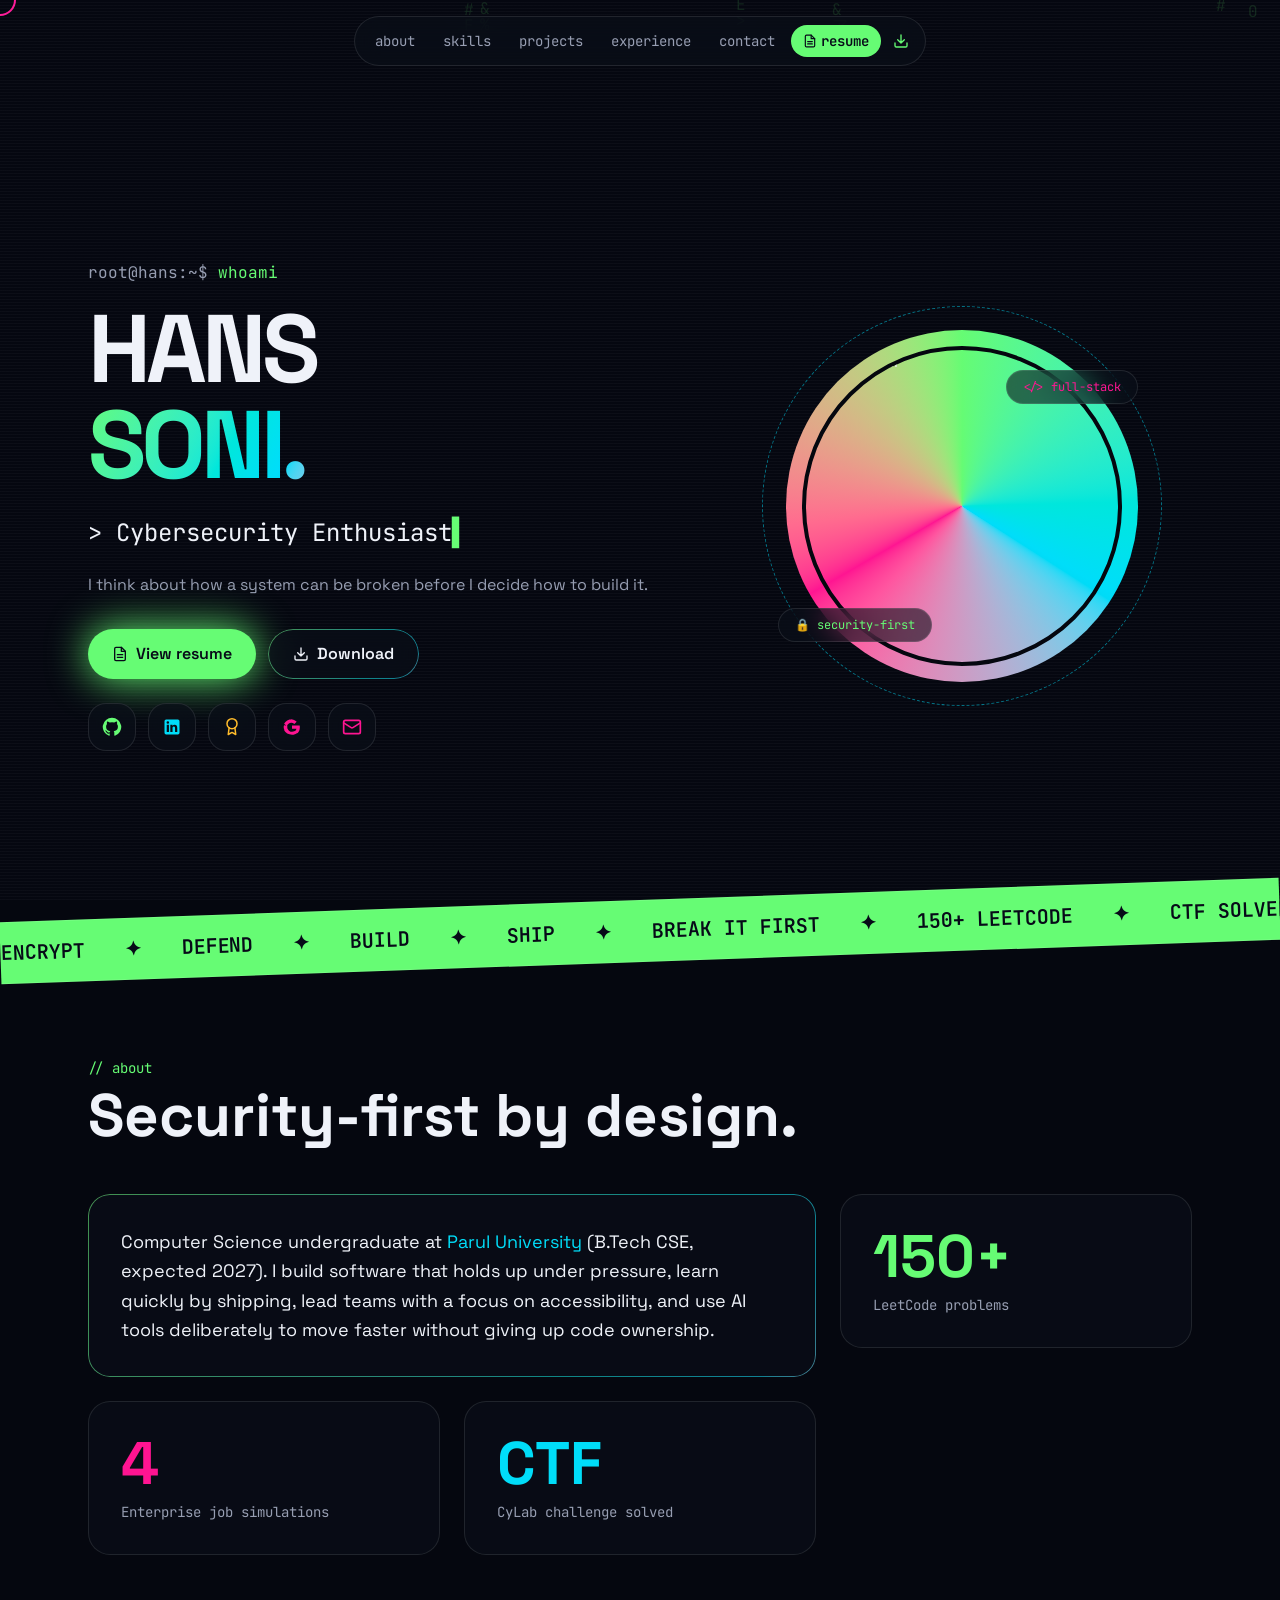
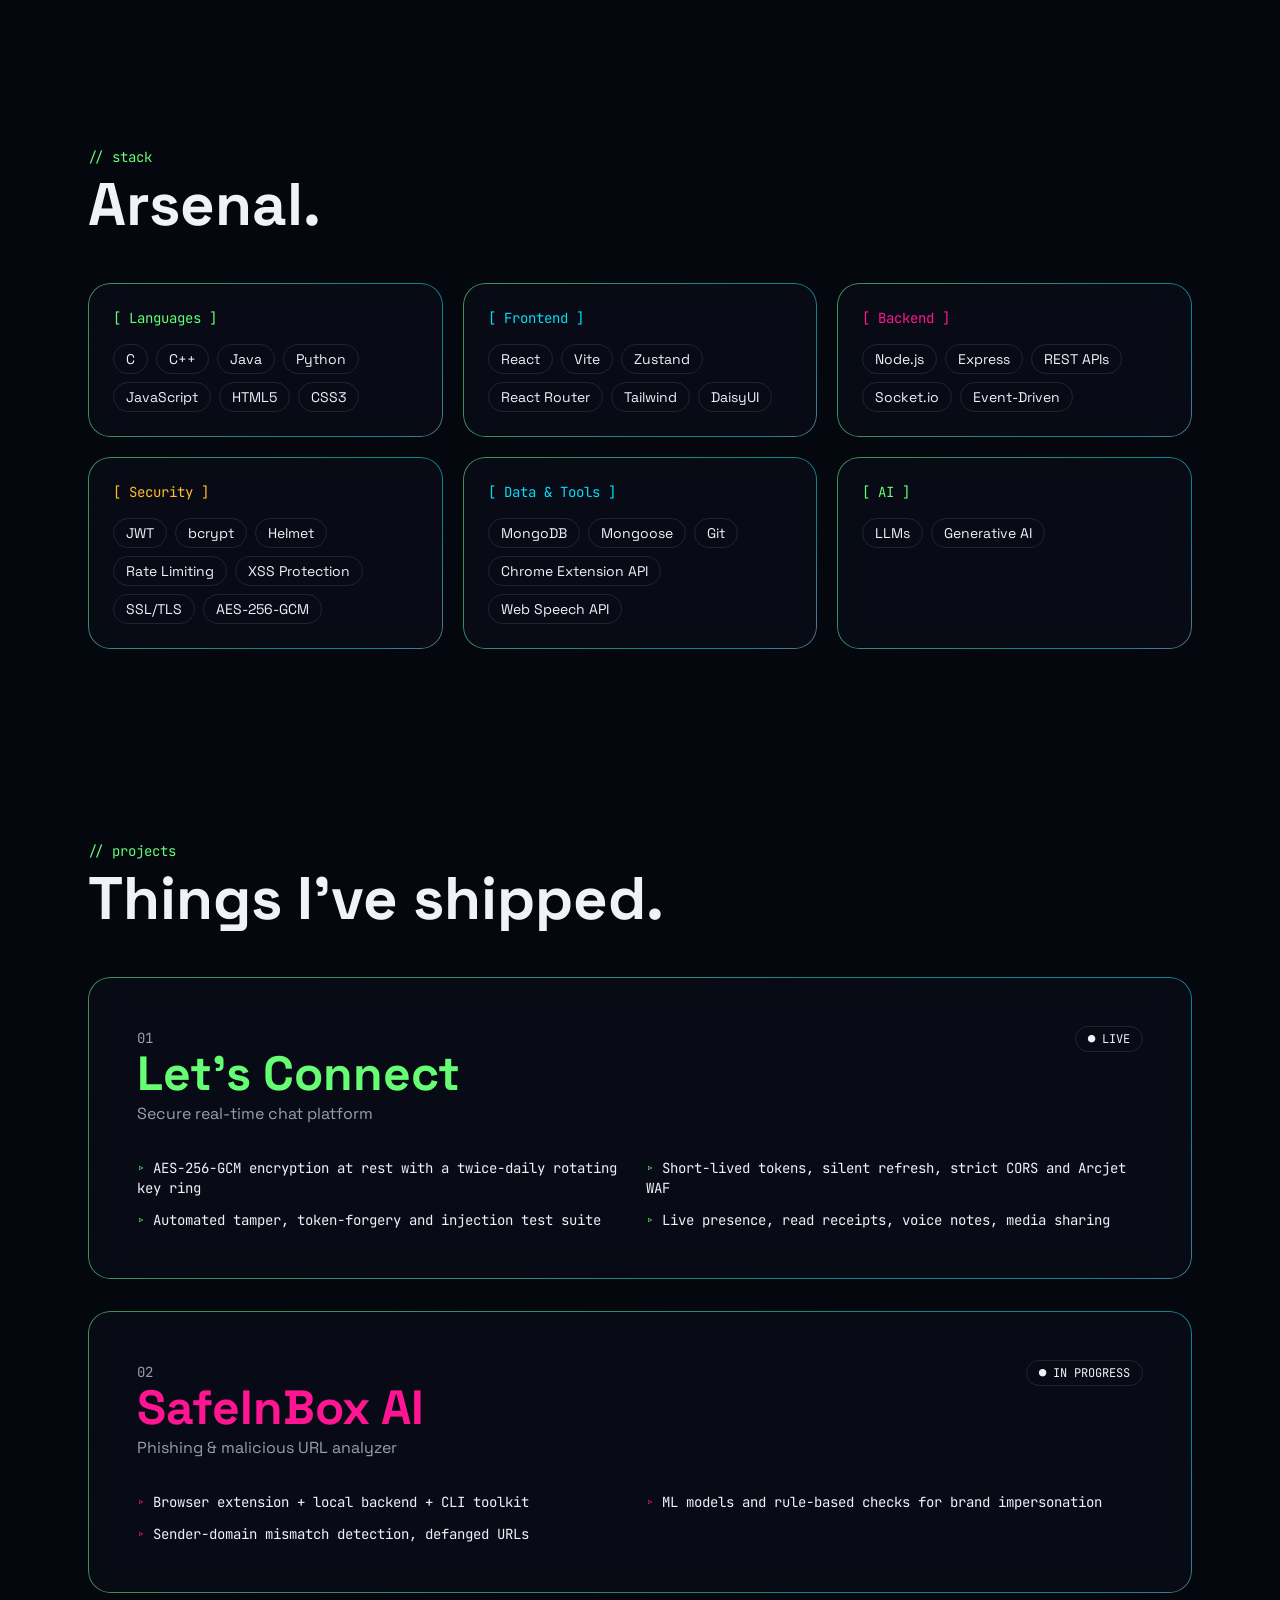
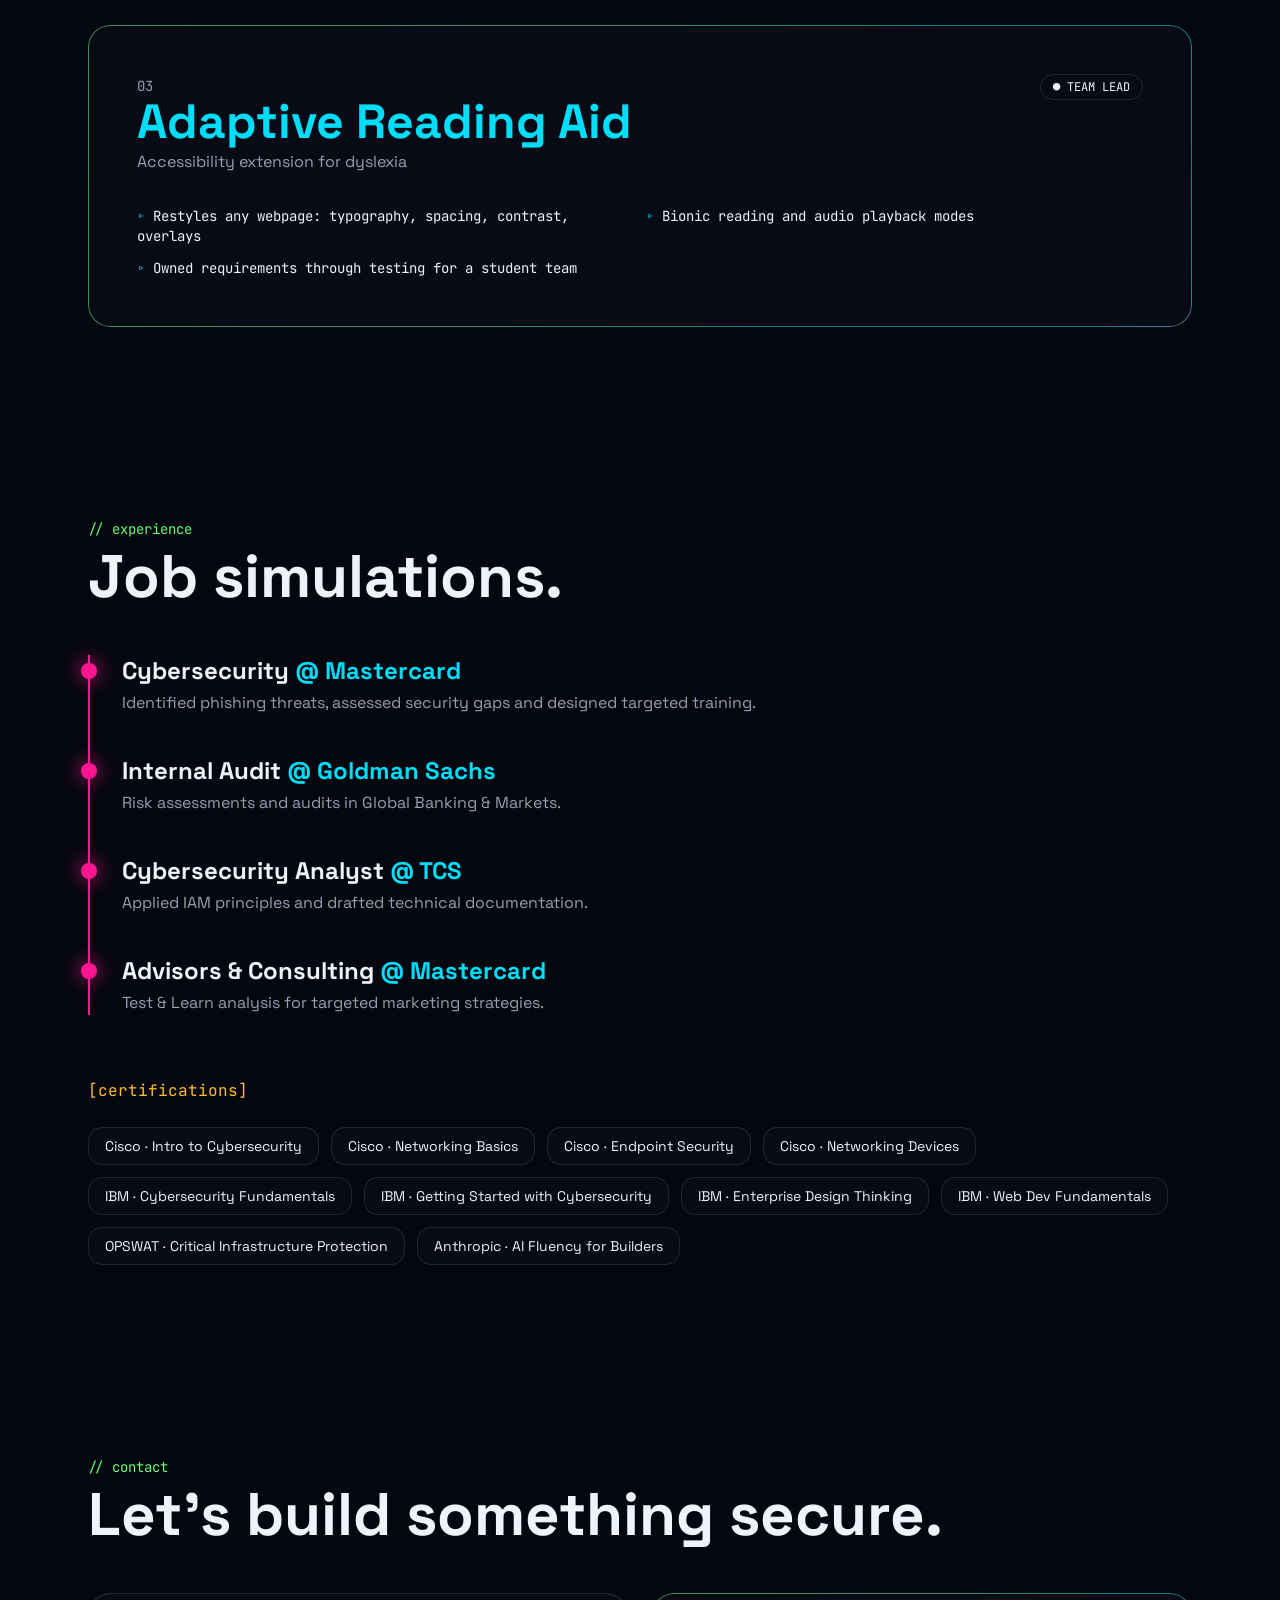
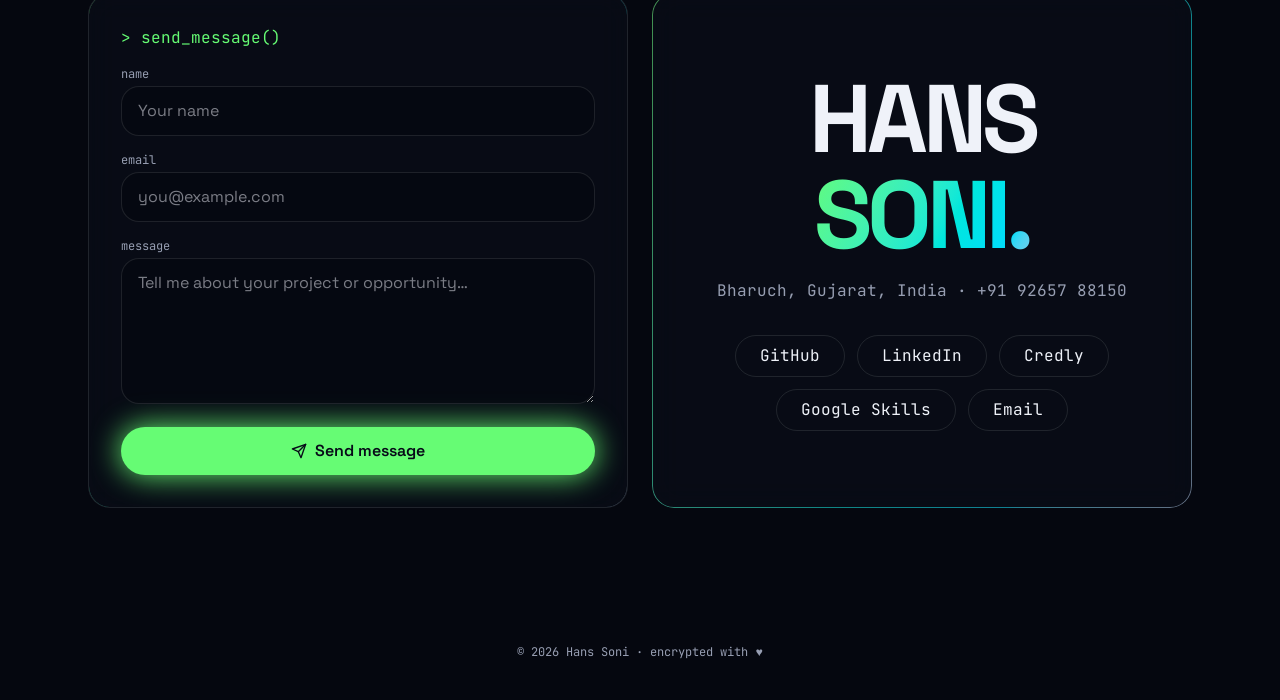
==== index.html @ f594a71a "Update portfolio and profile links Co-authored-by: Copilot <223556219+Copilot@users.noreply.github.c" ====
<!DOCTYPE html>
<html lang="en" class="dark">
<head>
  <meta charset="UTF-8">
  <meta name="viewport" content="width=device-width, initial-scale=1">
  <title>Hans Soni — Cybersecurity &amp; Software Engineer</title>
  <meta name="description" content="Hans Soni: security-first software engineer building secure real-time apps, phishing analyzers and accessibility tools.">
  <meta name="author" content="Hans Soni">
  <meta property="og:type" content="website">
  <meta property="og:url" content="https://hans-soni.github.io/">
  <meta property="og:title" content="Hans Soni — Cybersecurity &amp; Software Engineer">
  <meta property="og:description" content="Security-first software engineering portfolio of Hans Soni.">
  <meta property="og:image" content="assets/og-preview.jpg">
  <link rel="canonical" href="https://hans-soni.github.io/">
  <link rel="icon" href="data:image/svg+xml,%3Csvg xmlns='http://www.w3.org/2000/svg' viewBox='0 0 64 64'%3E%3Crect width='64' height='64' rx='8' fill='%23090b0f'/%3E%3Ctext x='32' y='43' text-anchor='middle' font-family='monospace' font-size='30' font-weight='700' fill='%23b7ff32'%3EHS%3C/text%3E%3C/svg%3E">
  <link rel="preconnect" href="https://fonts.googleapis.com">
  <link rel="preconnect" href="https://fonts.gstatic.com" crossorigin>
  <link href="https://fonts.googleapis.com/css2?family=JetBrains+Mono:wght@400;600&amp;family=Space+Grotesk:wght@400;500;700&amp;display=swap" rel="stylesheet">
  <link rel="stylesheet" href="styles.css">
  <link rel="stylesheet" href="custom.css">
</head>
<body>
  <div class="relative min-h-screen">
    <canvas id="matrix-canvas" aria-hidden="true" class="pointer-events-none fixed inset-0 -z-10 opacity-40"></canvas>
    <div aria-hidden="true" class="scanlines pointer-events-none fixed inset-0 -z-10"></div>
    <div id="scroll-progress" aria-hidden="true" class="fixed inset-x-0 top-0 z-50 h-1 origin-left" style="transform: scaleX(0); background: var(--gradient-neon)"></div>

    <nav aria-label="Primary navigation" class="glass fixed left-1/2 top-4 z-40 flex -translate-x-1/2 gap-1 rounded-full px-2 py-2 font-mono text-xs md:text-sm">
      <a class="hidden rounded-full px-3 py-1.5 text-muted-foreground transition hover:bg-primary hover:text-primary-foreground sm:block" href="#about">about</a>
      <a class="hidden rounded-full px-3 py-1.5 text-muted-foreground transition hover:bg-primary hover:text-primary-foreground sm:block" href="#skills">skills</a>
      <a class="hidden rounded-full px-3 py-1.5 text-muted-foreground transition hover:bg-primary hover:text-primary-foreground sm:block" href="#projects">projects</a>
      <a class="hidden rounded-full px-3 py-1.5 text-muted-foreground transition hover:bg-primary hover:text-primary-foreground sm:block" href="#experience">experience</a>
      <a class="hidden rounded-full px-3 py-1.5 text-muted-foreground transition hover:bg-primary hover:text-primary-foreground sm:block" href="#contact">contact</a>
      <a href="assets/Hans_Soni_Resume.pdf" target="_blank" rel="noreferrer" class="flex items-center gap-1 rounded-full bg-primary px-3 py-1.5 font-semibold text-primary-foreground">
        <svg aria-hidden="true" viewBox="0 0 24 24" class="h-3.5 w-3.5" fill="none" stroke="currentColor" stroke-width="2" stroke-linecap="round" stroke-linejoin="round"><path d="M14 2H6a2 2 0 0 0-2 2v16a2 2 0 0 0 2 2h12a2 2 0 0 0 2-2V8z"></path><path d="M14 2v6h6M8 13h8M8 17h8"></path></svg>
        resume
      </a>
      <a href="assets/Hans_Soni_Resume.pdf" download="Hans_Soni_Resume.pdf" aria-label="Download resume" class="grid place-items-center rounded-full px-2 text-neon-lime">
        <svg aria-hidden="true" viewBox="0 0 24 24" class="h-4 w-4" fill="none" stroke="currentColor" stroke-width="2" stroke-linecap="round" stroke-linejoin="round"><path d="M21 15v4a2 2 0 0 1-2 2H5a2 2 0 0 1-2-2v-4"></path><path d="m7 10 5 5 5-5M12 15V3"></path></svg>
      </a>
    </nav>

    <header id="home" class="relative mx-auto grid min-h-screen max-w-6xl items-center gap-12 px-6 pt-28 md:grid-cols-[1.3fr_1fr]">
      <div class="relative order-2 md:order-1">
        <p class="font-mono text-neon-lime"><span class="text-muted-foreground">root@hans:~$</span> whoami</p>
        <h1 class="animate-glitch mt-4 text-6xl font-bold leading-none tracking-tighter md:text-8xl">HANS<br><span class="text-neon"><span id="scramble-name">SONI.</span></span></h1>
        <p class="mt-6 font-mono text-lg md:text-2xl">&gt; <span id="typed-role"></span><span class="animate-blink text-neon-lime">▌</span></p>
        <p class="mt-6 max-w-xl text-muted-foreground">I think about how a system can be broken before I decide how to build it.</p>
        <div class="mt-8 flex flex-wrap gap-3">
          <a href="assets/Hans_Soni_Resume.pdf" target="_blank" rel="noreferrer" class="inline-flex items-center gap-2 rounded-full bg-primary px-6 py-3 font-semibold text-primary-foreground shadow-[0_0_40px_var(--neon-lime)] transition hover:scale-105">
            <svg aria-hidden="true" viewBox="0 0 24 24" class="h-4 w-4" fill="none" stroke="currentColor" stroke-width="2" stroke-linecap="round" stroke-linejoin="round"><path d="M14 2H6a2 2 0 0 0-2 2v16a2 2 0 0 0 2 2h12a2 2 0 0 0 2-2V8z"></path><path d="M14 2v6h6M8 13h8M8 17h8"></path></svg>
            View resume
          </a>
          <a href="assets/Hans_Soni_Resume.pdf" download="Hans_Soni_Resume.pdf" class="neon-border glass inline-flex items-center gap-2 rounded-full px-6 py-3 font-semibold transition hover:scale-105">
            <svg aria-hidden="true" viewBox="0 0 24 24" class="h-4 w-4" fill="none" stroke="currentColor" stroke-width="2" stroke-linecap="round" stroke-linejoin="round"><path d="M21 15v4a2 2 0 0 1-2 2H5a2 2 0 0 1-2-2v-4"></path><path d="m7 10 5 5 5-5M12 15V3"></path></svg>
            Download
          </a>
        </div>
        <div class="mt-6 flex gap-3" aria-label="Social links">
          <a href="https://github.com/Hans-Soni" target="_blank" rel="noopener noreferrer" aria-label="GitHub" class="glass grid h-12 w-12 place-items-center rounded-2xl transition hover:shadow-[0_0_25px_currentColor] text-neon-lime">
            <svg aria-hidden="true" viewBox="0 0 24 24" class="h-5 w-5" fill="currentColor"><path d="M12 .9a11.1 11.1 0 0 0-3.51 21.63c.56.1.76-.24.76-.54v-2.08c-3.1.67-3.76-1.32-3.76-1.32-.5-1.28-1.23-1.62-1.23-1.62-1.01-.7.08-.69.08-.69 1.12.08 1.71 1.15 1.71 1.15.99 1.7 2.6 1.21 3.23.93.1-.72.39-1.21.7-1.49-2.47-.28-5.06-1.23-5.06-5.5 0-1.22.44-2.22 1.15-3-.12-.28-.5-1.42.11-2.96 0 0 .94-.3 3.05 1.15a10.6 10.6 0 0 1 5.55 0c2.11-1.45 3.04-1.15 3.04-1.15.61 1.54.23 2.68.12 2.96.72.78 1.15 1.78 1.15 3.01 0 4.28-2.6 5.21-5.08 5.49.4.35.75 1.02.75 2.06v3.06c0 .3.2.65.77.54A11.1 11.1 0 0 0 12 .9Z"></path></svg>
          </a>
          <a href="https://www.linkedin.com/in/hans-soni-59b294352" target="_blank" rel="noopener noreferrer" aria-label="LinkedIn" class="glass grid h-12 w-12 place-items-center rounded-2xl transition hover:shadow-[0_0_25px_currentColor] text-neon-cyan">
            <svg aria-hidden="true" viewBox="0 0 24 24" class="h-5 w-5" fill="currentColor"><path d="M19 3H5a2 2 0 0 0-2 2v14a2 2 0 0 0 2 2h14a2 2 0 0 0 2-2V5a2 2 0 0 0-2-2ZM8.34 18H5.67V9.4h2.67ZM7 8.23a1.55 1.55 0 1 1 0-3.1 1.55 1.55 0 0 1 0 3.1ZM18.34 18h-2.67v-4.18c0-1-.02-2.3-1.4-2.3-1.4 0-1.62 1.1-1.62 2.23V18H9.98V9.4h2.56v1.17h.04a2.8 2.8 0 0 1 2.52-1.39c2.7 0 3.2 1.78 3.2 4.1Z"></path></svg>
          </a>
          <a href="https://www.credly.com/users/hans-soni/badges/credly" target="_blank" rel="noopener noreferrer" aria-label="Credly" class="glass grid h-12 w-12 place-items-center rounded-2xl transition hover:shadow-[0_0_25px_currentColor] text-neon-amber">
            <svg aria-hidden="true" viewBox="0 0 24 24" class="h-5 w-5" fill="none" stroke="currentColor" stroke-width="1.8" stroke-linecap="round" stroke-linejoin="round"><circle cx="12" cy="8" r="6"></circle><path d="m8.5 13-1 8 4.5-2.5 4.5 2.5-1-8"></path></svg>
          </a>
          <a href="https://www.skills.google/public_profiles/e68808c6-c66b-4b9d-bb3f-3aa6d3e7564f" target="_blank" rel="noopener noreferrer" aria-label="Google Skills" class="glass grid h-12 w-12 place-items-center rounded-2xl transition hover:shadow-[0_0_25px_currentColor] text-neon-pink">
            <svg aria-hidden="true" viewBox="0 0 24 24" class="h-5 w-5" fill="currentColor"><path d="M12 10.2v3.9h5.4c-.2 1.2-.9 2.2-1.9 2.9l3.1 2.4c1.8-1.7 2.8-4.2 2.8-7.2 0-.7-.1-1.4-.2-2H12Zm-6.1 3.2-.7.5-2.7 2.1C4.2 19.1 7.8 21.3 12 21.3c2.5 0 4.6-.8 6.2-2.1l-3.1-2.4c-.9.6-1.9 1-3.1 1-2.4 0-4.5-1.6-5.2-3.8l-.9-.6Zm-3.4-3.4A9.2 9.2 0 0 0 2 12c0 1.5.4 2.9 1.1 4.1l3.4-2.6a5.5 5.5 0 0 1 0-3L2.5 10Zm9.5-7.3c-4.2 0-7.8 2.2-9.5 5.5l3.4 2.6c.8-2.2 2.8-3.8 5.2-3.8 1.4 0 2.7.5 3.7 1.5l2.8-2.8c-1.8-1.8-4.2-3-7.1-3Z"></path></svg>
          </a>
          <a href="mailto:hanssureshsoni@gmail.com" aria-label="Email" class="glass grid h-12 w-12 place-items-center rounded-2xl transition hover:shadow-[0_0_25px_currentColor] text-neon-pink">
            <svg aria-hidden="true" viewBox="0 0 24 24" class="h-5 w-5" fill="none" stroke="currentColor" stroke-width="2" stroke-linecap="round" stroke-linejoin="round"><path d="m22 7-8.99 5.73a2 2 0 0 1-2.01 0L2 7"></path><rect x="2" y="4" width="20" height="16" rx="2"></rect></svg>
          </a>
        </div>
      </div>

      <div class="relative order-1 mx-auto md:order-2">
        <div aria-hidden="true" class="absolute -inset-4 rounded-full" style="background: conic-gradient(var(--neon-lime), var(--neon-cyan), var(--neon-pink), var(--neon-lime))"></div>
        <div aria-hidden="true" class="absolute -inset-10 rounded-full border border-dashed border-neon-cyan opacity-50"></div>
        <img src="assets/hans-soni.png" alt="Hans Soni" width="460" height="460" class="relative h-60 w-60 rounded-full border-4 border-background object-cover md:h-80 md:w-80">
        <span class="glass absolute -left-6 bottom-6 rounded-full px-4 py-2 font-mono text-xs text-neon-lime">🔒 security-first</span>
        <span class="glass absolute -right-4 top-6 rounded-full px-4 py-2 font-mono text-xs text-neon-pink">&lt;/&gt; full-stack</span>
      </div>
    </header>

    <div aria-label="Skills ticker" class="-rotate-2 overflow-hidden border-y border-border bg-primary py-4 text-primary-foreground">
      <div class="animate-marquee flex w-max gap-10 whitespace-nowrap font-mono text-xl font-semibold">
        <span>ENCRYPT</span><span>✦</span><span>DEFEND</span><span>✦</span><span>BUILD</span><span>✦</span><span>SHIP</span><span>✦</span><span>BREAK IT FIRST</span><span>✦</span><span>150+ LEETCODE</span><span>✦</span><span>CTF SOLVER</span><span>✦</span>
        <span>ENCRYPT</span><span>✦</span><span>DEFEND</span><span>✦</span><span>BUILD</span><span>✦</span><span>SHIP</span><span>✦</span><span>BREAK IT FIRST</span><span>✦</span><span>150+ LEETCODE</span><span>✦</span><span>CTF SOLVER</span><span>✦</span>
      </div>
    </div>

    <section id="about" class="mx-auto max-w-6xl px-6 py-24">
      <div class="reveal"><p class="font-mono text-sm text-neon-lime">// about</p><h2 class="mt-2 text-4xl font-bold md:text-6xl">Security-first by design.</h2></div>
      <div class="mt-12 grid gap-6 md:grid-cols-3">
        <div class="reveal md:col-span-2"><div class="glass neon-border h-full rounded-3xl p-8 text-lg leading-relaxed">Computer Science undergraduate at <span class="text-neon-cyan">Parul University</span> (B.Tech CSE, expected 2027). I build software that holds up under pressure, learn quickly by shipping, lead teams with a focus on accessibility, and use AI tools deliberately to move faster without giving up code ownership.</div></div>
        <div class="reveal"><div class="glass rounded-3xl p-8"><div class="text-6xl font-bold text-neon-lime">150+</div><div class="mt-2 font-mono text-sm text-muted-foreground">LeetCode problems</div></div></div>
        <div class="reveal"><div class="glass rounded-3xl p-8"><div class="text-6xl font-bold text-neon-pink">4</div><div class="mt-2 font-mono text-sm text-muted-foreground">Enterprise job simulations</div></div></div>
        <div class="reveal"><div class="glass rounded-3xl p-8"><div class="text-6xl font-bold text-neon-cyan">CTF</div><div class="mt-2 font-mono text-sm text-muted-foreground">CyLab challenge solved</div></div></div>
      </div>
    </section>

    <section id="skills" class="mx-auto max-w-6xl px-6 py-24">
      <div class="reveal"><p class="font-mono text-sm text-neon-lime">// stack</p><h2 class="mt-2 text-4xl font-bold md:text-6xl">Arsenal.</h2></div>
      <div class="mt-12 grid gap-5 md:grid-cols-2 lg:grid-cols-3">
        <article class="reveal glass neon-border h-full rounded-3xl p-6"><h3 class="font-mono text-sm text-neon-lime">[ Languages ]</h3><div class="mt-4 flex flex-wrap gap-2"><span class="rounded-full border border-border px-3 py-1 text-sm">C</span><span class="rounded-full border border-border px-3 py-1 text-sm">C++</span><span class="rounded-full border border-border px-3 py-1 text-sm">Java</span><span class="rounded-full border border-border px-3 py-1 text-sm">Python</span><span class="rounded-full border border-border px-3 py-1 text-sm">JavaScript</span><span class="rounded-full border border-border px-3 py-1 text-sm">HTML5</span><span class="rounded-full border border-border px-3 py-1 text-sm">CSS3</span></div></article>
        <article class="reveal glass neon-border h-full rounded-3xl p-6"><h3 class="font-mono text-sm text-neon-cyan">[ Frontend ]</h3><div class="mt-4 flex flex-wrap gap-2"><span class="rounded-full border border-border px-3 py-1 text-sm">React</span><span class="rounded-full border border-border px-3 py-1 text-sm">Vite</span><span class="rounded-full border border-border px-3 py-1 text-sm">Zustand</span><span class="rounded-full border border-border px-3 py-1 text-sm">React Router</span><span class="rounded-full border border-border px-3 py-1 text-sm">Tailwind</span><span class="rounded-full border border-border px-3 py-1 text-sm">DaisyUI</span></div></article>
        <article class="reveal glass neon-border h-full rounded-3xl p-6"><h3 class="font-mono text-sm text-neon-pink">[ Backend ]</h3><div class="mt-4 flex flex-wrap gap-2"><span class="rounded-full border border-border px-3 py-1 text-sm">Node.js</span><span class="rounded-full border border-border px-3 py-1 text-sm">Express</span><span class="rounded-full border border-border px-3 py-1 text-sm">REST APIs</span><span class="rounded-full border border-border px-3 py-1 text-sm">Socket.io</span><span class="rounded-full border border-border px-3 py-1 text-sm">Event-Driven</span></div></article>
        <article class="reveal glass neon-border h-full rounded-3xl p-6"><h3 class="font-mono text-sm text-neon-amber">[ Security ]</h3><div class="mt-4 flex flex-wrap gap-2"><span class="rounded-full border border-border px-3 py-1 text-sm">JWT</span><span class="rounded-full border border-border px-3 py-1 text-sm">bcrypt</span><span class="rounded-full border border-border px-3 py-1 text-sm">Helmet</span><span class="rounded-full border border-border px-3 py-1 text-sm">Rate Limiting</span><span class="rounded-full border border-border px-3 py-1 text-sm">XSS Protection</span><span class="rounded-full border border-border px-3 py-1 text-sm">SSL/TLS</span><span class="rounded-full border border-border px-3 py-1 text-sm">AES-256-GCM</span></div></article>
        <article class="reveal glass neon-border h-full rounded-3xl p-6"><h3 class="font-mono text-sm text-neon-cyan">[ Data &amp; Tools ]</h3><div class="mt-4 flex flex-wrap gap-2"><span class="rounded-full border border-border px-3 py-1 text-sm">MongoDB</span><span class="rounded-full border border-border px-3 py-1 text-sm">Mongoose</span><span class="rounded-full border border-border px-3 py-1 text-sm">Git</span><span class="rounded-full border border-border px-3 py-1 text-sm">Chrome Extension API</span><span class="rounded-full border border-border px-3 py-1 text-sm">Web Speech API</span></div></article>
        <article class="reveal glass neon-border h-full rounded-3xl p-6"><h3 class="font-mono text-sm text-neon-lime">[ AI ]</h3><div class="mt-4 flex flex-wrap gap-2"><span class="rounded-full border border-border px-3 py-1 text-sm">LLMs</span><span class="rounded-full border border-border px-3 py-1 text-sm">Generative AI</span></div></article>
      </div>
    </section>

    <section id="projects" class="mx-auto max-w-6xl px-6 py-24">
      <div class="reveal"><p class="font-mono text-sm text-neon-lime">// projects</p><h2 class="mt-2 text-4xl font-bold md:text-6xl">Things I've shipped.</h2></div>
      <div class="mt-12 space-y-8">
        <article class="reveal glass neon-border group rounded-3xl p-8 md:p-12">
          <div class="flex flex-wrap items-baseline justify-between gap-4"><div><span class="font-mono text-sm text-muted-foreground">01</span><h3 class="text-4xl font-bold md:text-5xl text-neon-lime">Let's Connect</h3><p class="mt-1 text-muted-foreground">Secure real-time chat platform</p></div><span class="rounded-full border border-border px-3 py-1 font-mono text-xs">● LIVE</span></div>
          <ul class="mt-8 grid gap-3 md:grid-cols-2"><li class="font-mono text-sm"><span class="text-neon-lime">▹ </span>AES-256-GCM encryption at rest with a twice-daily rotating key ring</li><li class="font-mono text-sm"><span class="text-neon-lime">▹ </span>Short-lived tokens, silent refresh, strict CORS and Arcjet WAF</li><li class="font-mono text-sm"><span class="text-neon-lime">▹ </span>Automated tamper, token-forgery and injection test suite</li><li class="font-mono text-sm"><span class="text-neon-lime">▹ </span>Live presence, read receipts, voice notes, media sharing</li></ul>
        </article>
        <article class="reveal glass neon-border group rounded-3xl p-8 md:p-12">
          <div class="flex flex-wrap items-baseline justify-between gap-4"><div><span class="font-mono text-sm text-muted-foreground">02</span><h3 class="text-4xl font-bold md:text-5xl text-neon-pink">SafeInBox AI</h3><p class="mt-1 text-muted-foreground">Phishing &amp; malicious URL analyzer</p></div><span class="rounded-full border border-border px-3 py-1 font-mono text-xs">● IN PROGRESS</span></div>
          <ul class="mt-8 grid gap-3 md:grid-cols-2"><li class="font-mono text-sm"><span class="text-neon-pink">▹ </span>Browser extension + local backend + CLI toolkit</li><li class="font-mono text-sm"><span class="text-neon-pink">▹ </span>ML models and rule-based checks for brand impersonation</li><li class="font-mono text-sm"><span class="text-neon-pink">▹ </span>Sender-domain mismatch detection, defanged URLs</li></ul>
        </article>
        <article class="reveal glass neon-border group rounded-3xl p-8 md:p-12">
          <div class="flex flex-wrap items-baseline justify-between gap-4"><div><span class="font-mono text-sm text-muted-foreground">03</span><h3 class="text-4xl font-bold md:text-5xl text-neon-cyan">Adaptive Reading Aid</h3><p class="mt-1 text-muted-foreground">Accessibility extension for dyslexia</p></div><span class="rounded-full border border-border px-3 py-1 font-mono text-xs">● TEAM LEAD</span></div>
          <ul class="mt-8 grid gap-3 md:grid-cols-2"><li class="font-mono text-sm"><span class="text-neon-cyan">▹ </span>Restyles any webpage: typography, spacing, contrast, overlays</li><li class="font-mono text-sm"><span class="text-neon-cyan">▹ </span>Bionic reading and audio playback modes</li><li class="font-mono text-sm"><span class="text-neon-cyan">▹ </span>Owned requirements through testing for a student team</li></ul>
        </article>
      </div>
    </section>

    <section id="experience" class="mx-auto max-w-6xl px-6 py-24">
      <div class="reveal"><p class="font-mono text-sm text-neon-lime">// experience</p><h2 class="mt-2 text-4xl font-bold md:text-6xl">Job simulations.</h2></div>
      <div class="mt-12">
        <div class="relative border-l-2 border-neon-pink pl-8">
          <article class="reveal relative mb-10"><span aria-hidden="true" class="absolute -left-[41px] top-2 h-4 w-4 rounded-full bg-neon-pink shadow-[0_0_20px_var(--neon-pink)]"></span><h3 class="text-2xl font-bold">Cybersecurity <span class="text-neon-cyan">@ Mastercard</span></h3><p class="mt-1 text-muted-foreground">Identified phishing threats, assessed security gaps and designed targeted training.</p></article>
          <article class="reveal relative mb-10"><span aria-hidden="true" class="absolute -left-[41px] top-2 h-4 w-4 rounded-full bg-neon-pink shadow-[0_0_20px_var(--neon-pink)]"></span><h3 class="text-2xl font-bold">Internal Audit <span class="text-neon-cyan">@ Goldman Sachs</span></h3><p class="mt-1 text-muted-foreground">Risk assessments and audits in Global Banking &amp; Markets.</p></article>
          <article class="reveal relative mb-10"><span aria-hidden="true" class="absolute -left-[41px] top-2 h-4 w-4 rounded-full bg-neon-pink shadow-[0_0_20px_var(--neon-pink)]"></span><h3 class="text-2xl font-bold">Cybersecurity Analyst <span class="text-neon-cyan">@ TCS</span></h3><p class="mt-1 text-muted-foreground">Applied IAM principles and drafted technical documentation.</p></article>
          <article class="reveal relative mb-10"><span aria-hidden="true" class="absolute -left-[41px] top-2 h-4 w-4 rounded-full bg-neon-pink shadow-[0_0_20px_var(--neon-pink)]"></span><h3 class="text-2xl font-bold">Advisors &amp; Consulting <span class="text-neon-cyan">@ Mastercard</span></h3><p class="mt-1 text-muted-foreground">Test &amp; Learn analysis for targeted marketing strategies.</p></article>
        </div>
        <h3 class="reveal mb-6 mt-16 font-mono text-neon-amber">[certifications]</h3>
        <div class="flex flex-wrap gap-3">
          <span class="reveal glass rounded-xl px-4 py-2 text-sm">Cisco · Intro to Cybersecurity</span>
          <span class="reveal glass rounded-xl px-4 py-2 text-sm">Cisco · Networking Basics</span>
          <span class="reveal glass rounded-xl px-4 py-2 text-sm">Cisco · Endpoint Security</span>
          <span class="reveal glass rounded-xl px-4 py-2 text-sm">Cisco · Networking Devices</span>
          <span class="reveal glass rounded-xl px-4 py-2 text-sm">IBM · Cybersecurity Fundamentals</span>
          <span class="reveal glass rounded-xl px-4 py-2 text-sm">IBM · Getting Started with Cybersecurity</span>
          <span class="reveal glass rounded-xl px-4 py-2 text-sm">IBM · Enterprise Design Thinking</span>
          <span class="reveal glass rounded-xl px-4 py-2 text-sm">IBM · Web Dev Fundamentals</span>
          <span class="reveal glass rounded-xl px-4 py-2 text-sm">OPSWAT · Critical Infrastructure Protection</span>
          <span class="reveal glass rounded-xl px-4 py-2 text-sm">Anthropic · AI Fluency for Builders</span>
        </div>
      </div>
    </section>

    <section id="contact" class="mx-auto max-w-6xl px-6 py-24">
      <div class="reveal"><p class="font-mono text-sm text-neon-lime">// contact</p><h2 class="mt-2 text-4xl font-bold md:text-6xl">Let's build something secure.</h2></div>
      <div class="mt-12 grid gap-6 md:grid-cols-2">
        <form id="contact-form" novalidate class="reveal glass neon-border relative overflow-hidden rounded-3xl p-8 text-left">
          <div class="space-y-4">
            <h3 class="font-mono text-neon-lime">&gt; send_message()</h3>
            <div><label for="name" class="mb-1 block font-mono text-xs text-muted-foreground">name</label><input id="name" name="name" type="text" maxlength="100" autocomplete="name" placeholder="Your name" class="w-full rounded-2xl border border-border bg-background/60 px-4 py-3 outline-none transition focus:border-neon-lime focus:shadow-[0_0_20px_color-mix(in_oklab,var(--neon-lime)_35%,transparent)]"><p data-error-for="name" class="mt-1 text-sm text-destructive" hidden></p></div>
            <div><label for="email" class="mb-1 block font-mono text-xs text-muted-foreground">email</label><input id="email" name="email" type="email" maxlength="255" autocomplete="email" placeholder="you@example.com" class="w-full rounded-2xl border border-border bg-background/60 px-4 py-3 outline-none transition focus:border-neon-lime focus:shadow-[0_0_20px_color-mix(in_oklab,var(--neon-lime)_35%,transparent)]"><p data-error-for="email" class="mt-1 text-sm text-destructive" hidden></p></div>
            <div><label for="message" class="mb-1 block font-mono text-xs text-muted-foreground">message</label><textarea id="message" name="message" rows="5" maxlength="2000" placeholder="Tell me about your project or opportunity…" class="w-full rounded-2xl border border-border bg-background/60 px-4 py-3 outline-none transition focus:border-neon-lime focus:shadow-[0_0_20px_color-mix(in_oklab,var(--neon-lime)_35%,transparent)]"></textarea><p data-error-for="message" class="mt-1 text-sm text-destructive" hidden></p></div>
            <p id="contact-status" class="text-sm text-destructive" role="status" aria-live="polite" hidden></p>
            <button type="submit" class="flex w-full items-center justify-center gap-2 rounded-full bg-primary px-6 py-3 font-semibold text-primary-foreground shadow-[0_0_30px_var(--neon-lime)] transition hover:scale-[1.03] disabled:opacity-60">
              <svg aria-hidden="true" viewBox="0 0 24 24" class="h-4 w-4" fill="none" stroke="currentColor" stroke-width="2" stroke-linecap="round" stroke-linejoin="round"><path d="m22 2-7 20-4-9-9-4Z"></path><path d="M22 2 11 13"></path></svg>
              <span>Send message</span>
            </button>
          </div>
            <div id="contact-success" class="flex min-h-80 flex-col items-center justify-center gap-4 text-center" hidden>
              <svg aria-hidden="true" viewBox="0 0 24 24" class="h-16 w-16 text-neon-lime" fill="none" stroke="currentColor" stroke-width="2" stroke-linecap="round" stroke-linejoin="round"><path d="M20 6 9 17l-5-5"></path><circle cx="12" cy="12" r="10"></circle></svg>
              <h3 class="text-2xl font-bold">Message sent!</h3>
              <p class="text-muted-foreground">Thanks — I'll get back to you soon.</p>
              <button type="button" id="send-another" class="font-mono text-sm text-neon-cyan underline">send another</button>
            </div>
        </form>
        <div class="reveal glass neon-border flex h-full flex-col justify-center rounded-3xl p-10 text-center">
          <a href="mailto:hanssureshsoni@gmail.com" class="animate-glitch text-6xl font-bold leading-none tracking-tighter md:text-8xl">HANS<br><span class="text-neon">SONI.</span></a>
          <p class="mt-4 font-mono text-muted-foreground">Bharuch, Gujarat, India · +91 92657 88150</p>
          <div class="mt-8 flex flex-wrap justify-center gap-3" aria-label="Social profiles">
            <a href="https://github.com/Hans-Soni" target="_blank" rel="noopener noreferrer" class="rounded-full border border-border px-6 py-2 font-mono transition hover:bg-primary hover:text-primary-foreground">GitHub</a>
            <a href="https://www.linkedin.com/in/hans-soni-59b294352" target="_blank" rel="noopener noreferrer" class="rounded-full border border-border px-6 py-2 font-mono transition hover:bg-primary hover:text-primary-foreground">LinkedIn</a>
            <a href="https://www.credly.com/users/hans-soni/badges/credly" target="_blank" rel="noopener noreferrer" class="rounded-full border border-border px-6 py-2 font-mono transition hover:bg-primary hover:text-primary-foreground">Credly</a>
            <a href="https://www.skills.google/public_profiles/e68808c6-c66b-4b9d-bb3f-3aa6d3e7564f" target="_blank" rel="noopener noreferrer" class="rounded-full border border-border px-6 py-2 font-mono transition hover:bg-primary hover:text-primary-foreground">Google Skills</a>
            <a href="mailto:hanssureshsoni@gmail.com" class="rounded-full border border-border px-6 py-2 font-mono transition hover:bg-primary hover:text-primary-foreground">Email</a>
          </div>
        </div>
      </div>
    </section>

    <footer class="py-10 text-center font-mono text-xs text-muted-foreground">© 2026 Hans Soni · encrypted with ♥</footer>
    <div id="custom-cursor" aria-hidden="true" class="pointer-events-none fixed left-0 top-0 z-50 -ml-4 -mt-4 hidden h-8 w-8 rounded-full border-2 border-neon-pink mix-blend-screen md:block"></div>
  </div>
  <script src="script.js"></script>
</body>
</html>
---- custom.css ----
.reveal {
  opacity: 0;
  filter: blur(8px);
  transform: translateY(40px);
  transition: opacity .7s ease, filter .7s ease, transform .7s ease;
}

.reveal.is-visible {
  opacity: 1;
  filter: blur(0);
  transform: translateY(0);
}

#custom-cursor {
  transition: transform .12s ease-out;
}

.tilt-card {
  transform: perspective(900px);
  transform-style: preserve-3d;
  transition: transform .18s ease-out;
}

#contact-status[data-state="success"] {
  color: var(--neon-lime);
}

@media (prefers-reduced-motion: reduce) {
  *,
  *::before,
  *::after {
    animation-duration: .01ms !important;
    animation-iteration-count: 1 !important;
    scroll-behavior: auto !important;
    transition-duration: .01ms !important;
  }

  .reveal {
    opacity: 1;
    filter: none;
    transform: none;
  }

  .tilt-card {
    transform: none !important;
  }
}
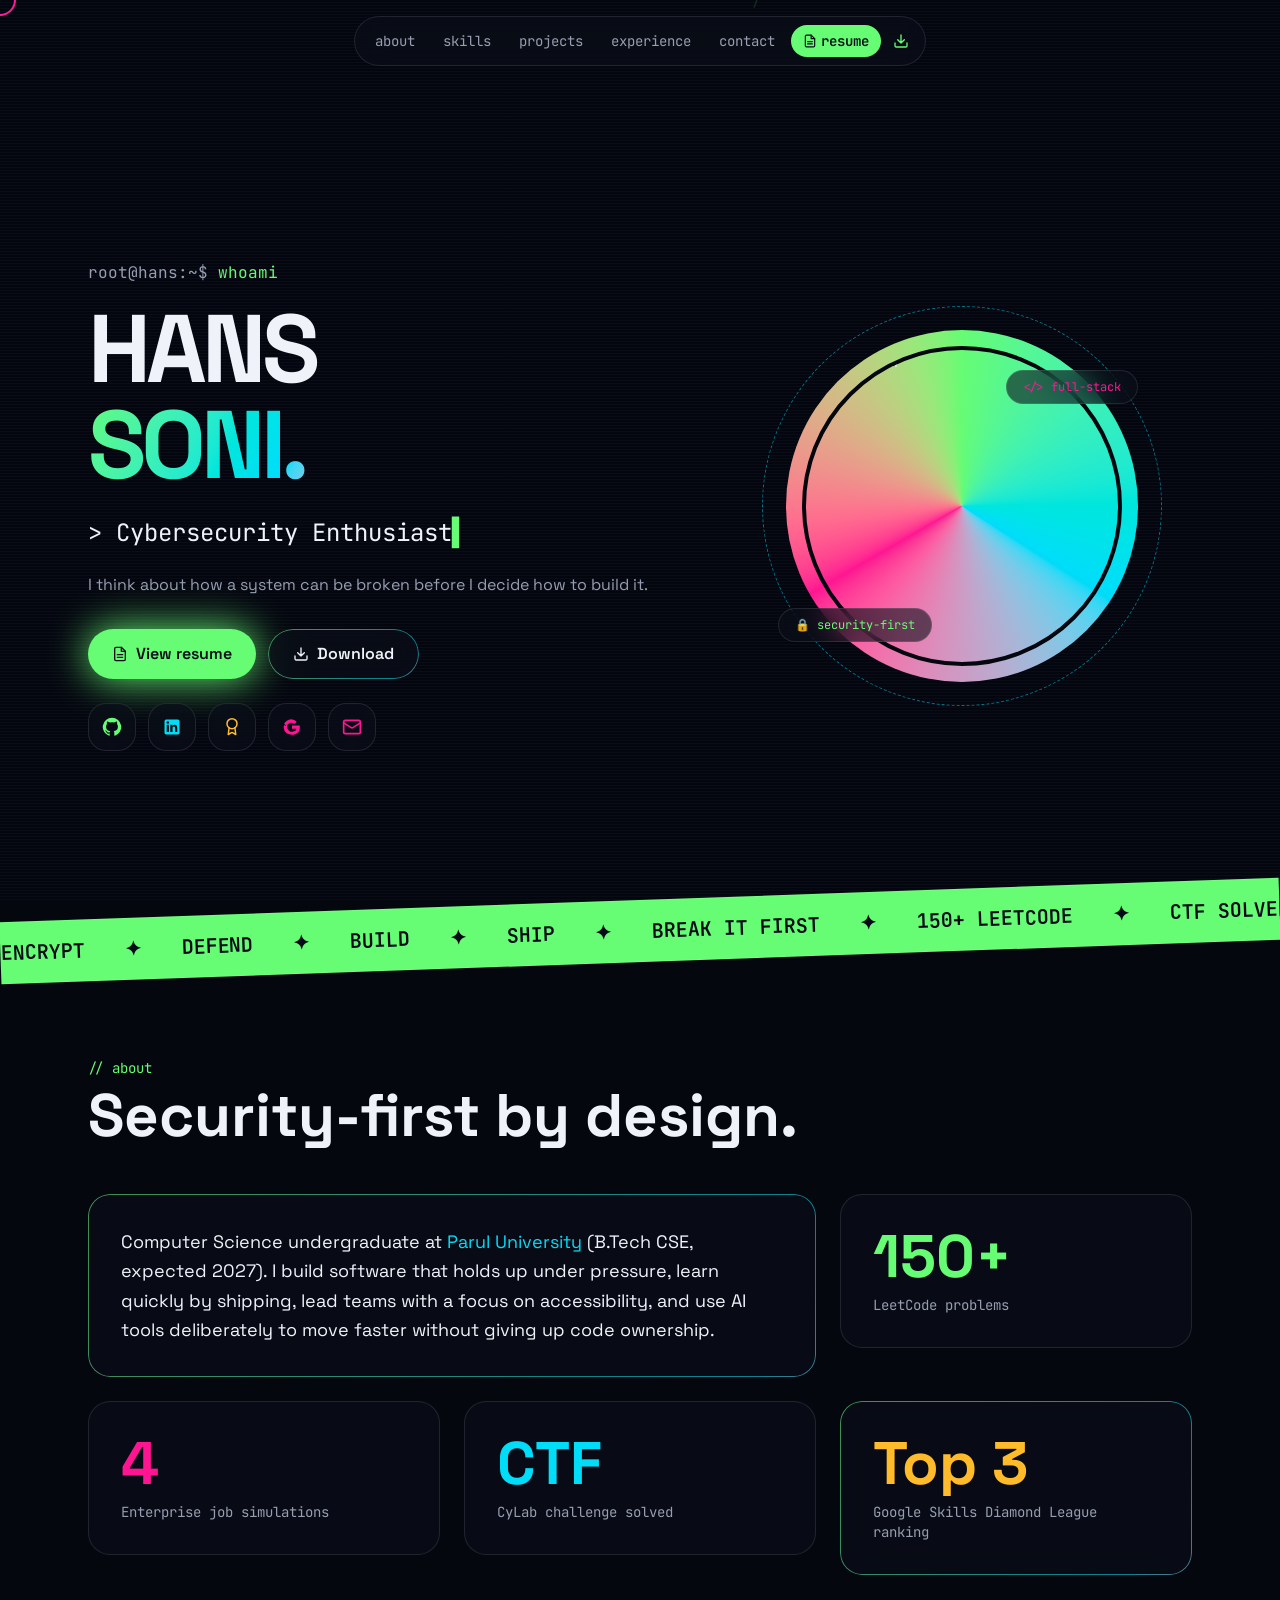
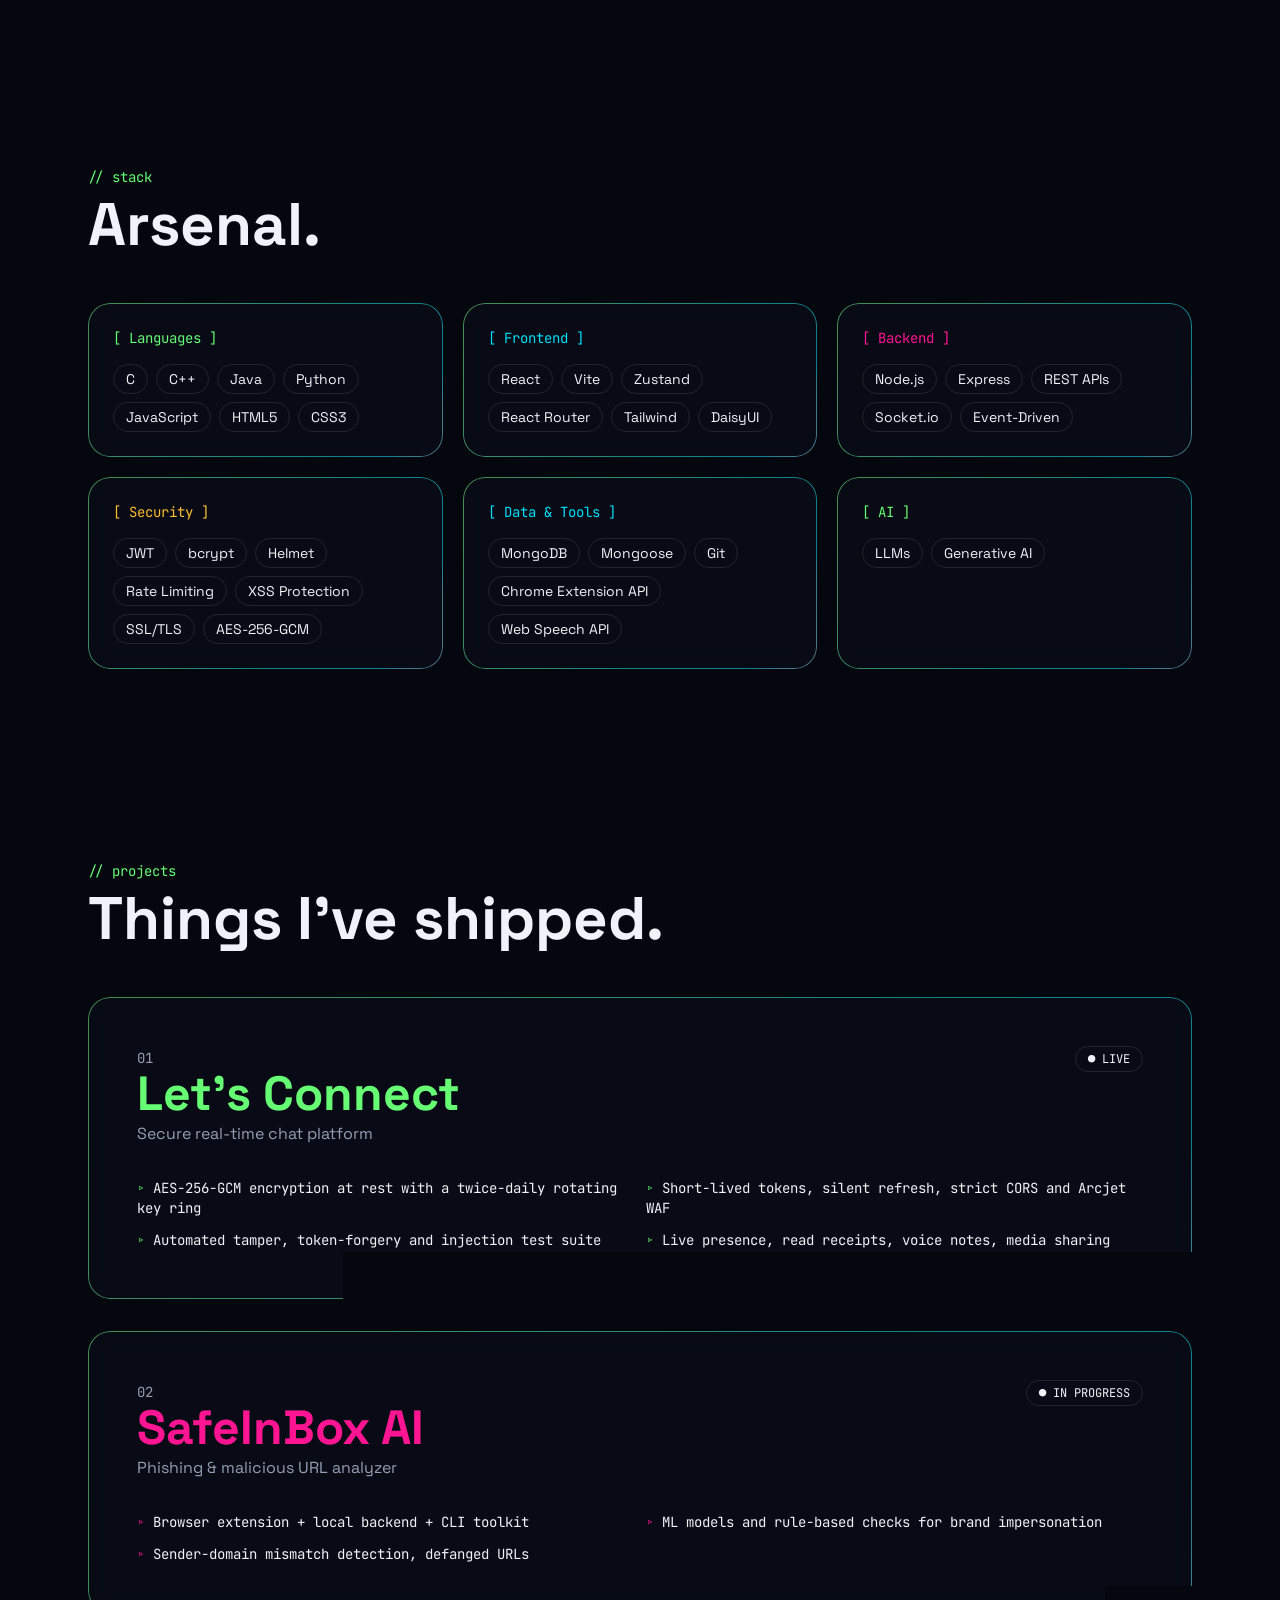
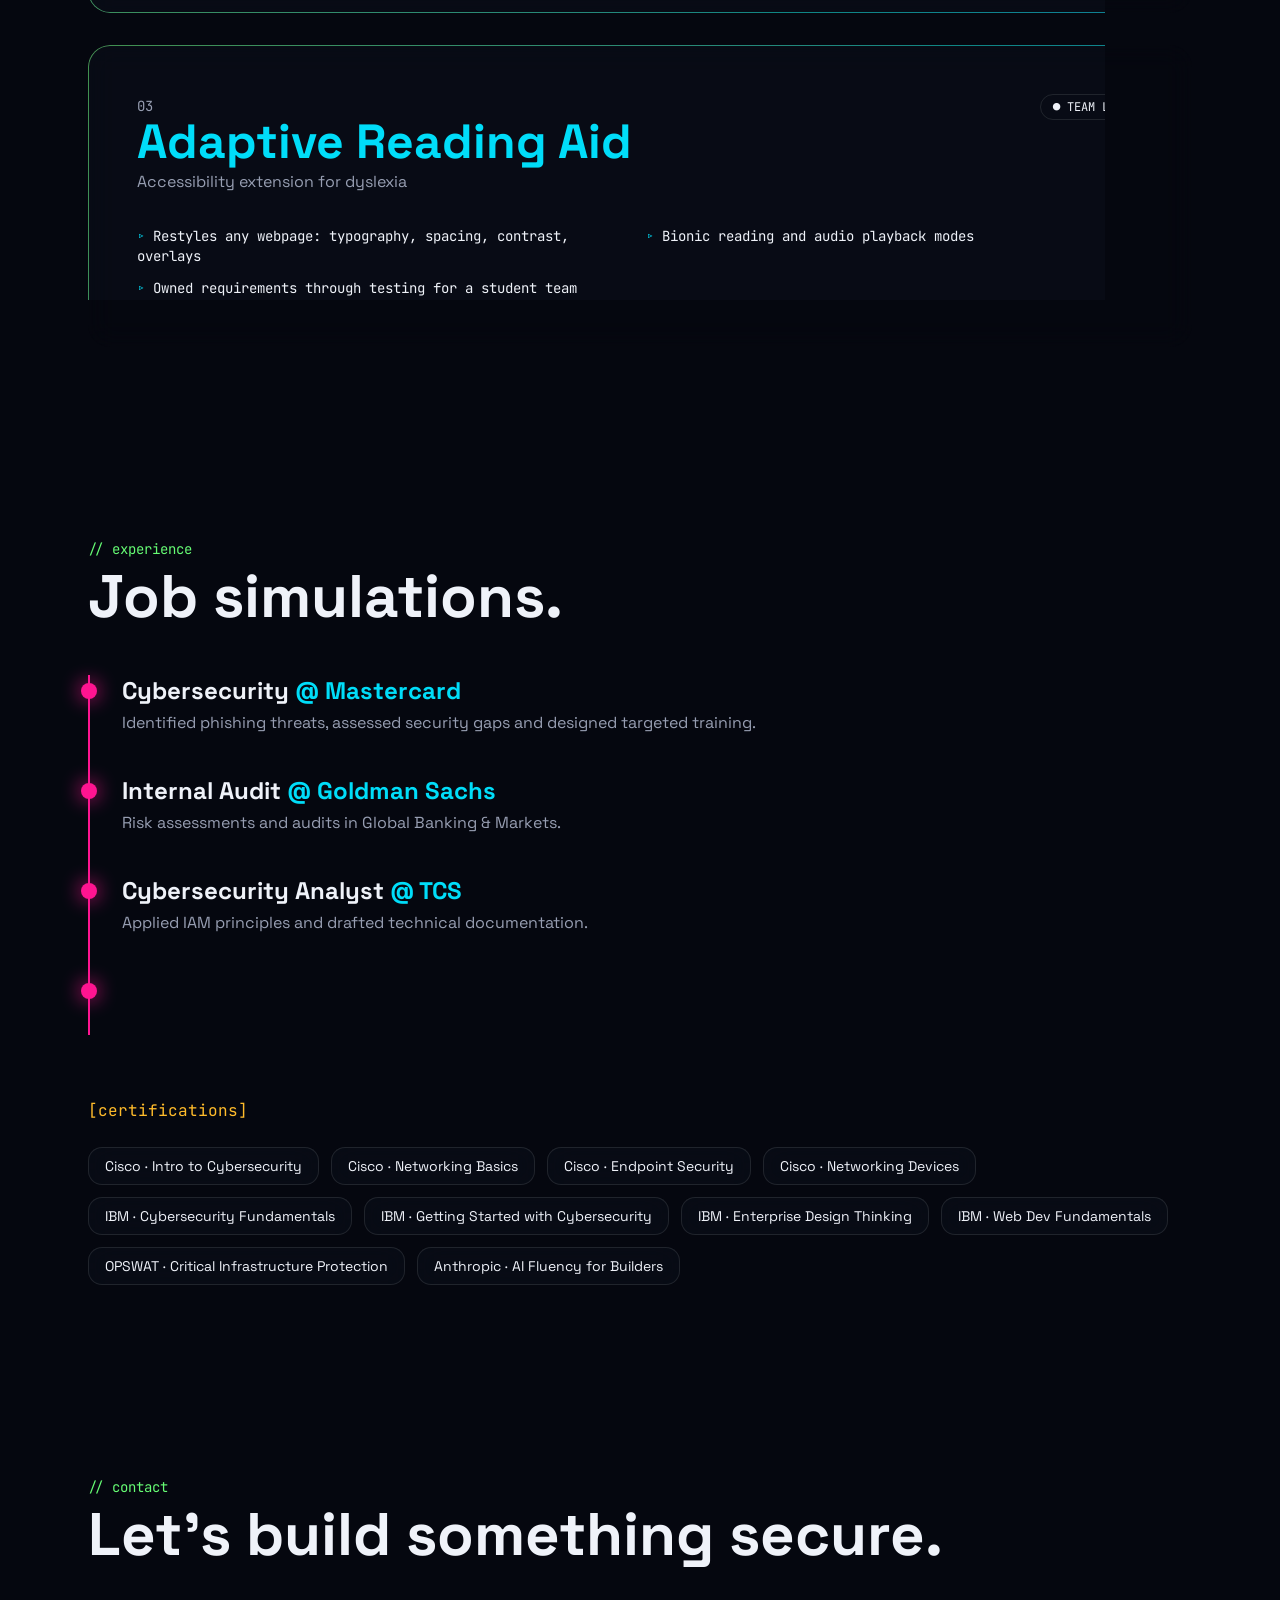
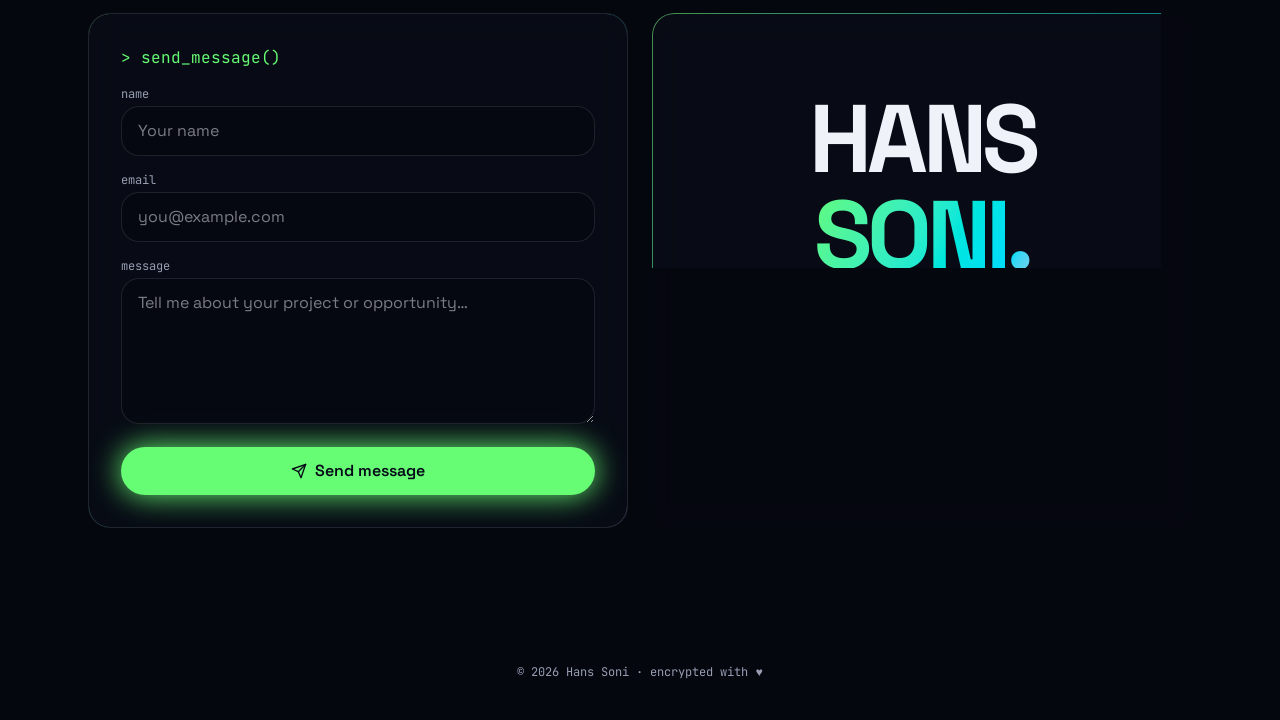
==== commit ba37ad14: "Refresh portfolio pages and documentation Co-authored-by: Copilot <223556219+Copilot@users.noreply.g" ====
--- a/index.html
+++ b/index.html
@@ -98,6 +98,10 @@
         <div class="reveal"><div class="glass rounded-3xl p-8"><div class="text-6xl font-bold text-neon-lime">150+</div><div class="mt-2 font-mono text-sm text-muted-foreground">LeetCode problems</div></div></div>
         <div class="reveal"><div class="glass rounded-3xl p-8"><div class="text-6xl font-bold text-neon-pink">4</div><div class="mt-2 font-mono text-sm text-muted-foreground">Enterprise job simulations</div></div></div>
         <div class="reveal"><div class="glass rounded-3xl p-8"><div class="text-6xl font-bold text-neon-cyan">CTF</div><div class="mt-2 font-mono text-sm text-muted-foreground">CyLab challenge solved</div></div></div>
+        <a href="https://www.skills.google/public_profiles/e68808c6-c66b-4b9d-bb3f-3aa6d3e7564f" target="_blank" rel="noopener noreferrer" class="reveal glass neon-border block h-full rounded-3xl p-8 transition hover:scale-[1.02]" aria-label="View my Google Skills profile and Diamond League ranking">
+          <div class="text-6xl font-bold text-neon-amber">Top 3</div>
+          <div class="mt-2 font-mono text-sm text-muted-foreground">Google Skills Diamond League ranking</div>
+        </a>
       </div>
     </section>
 
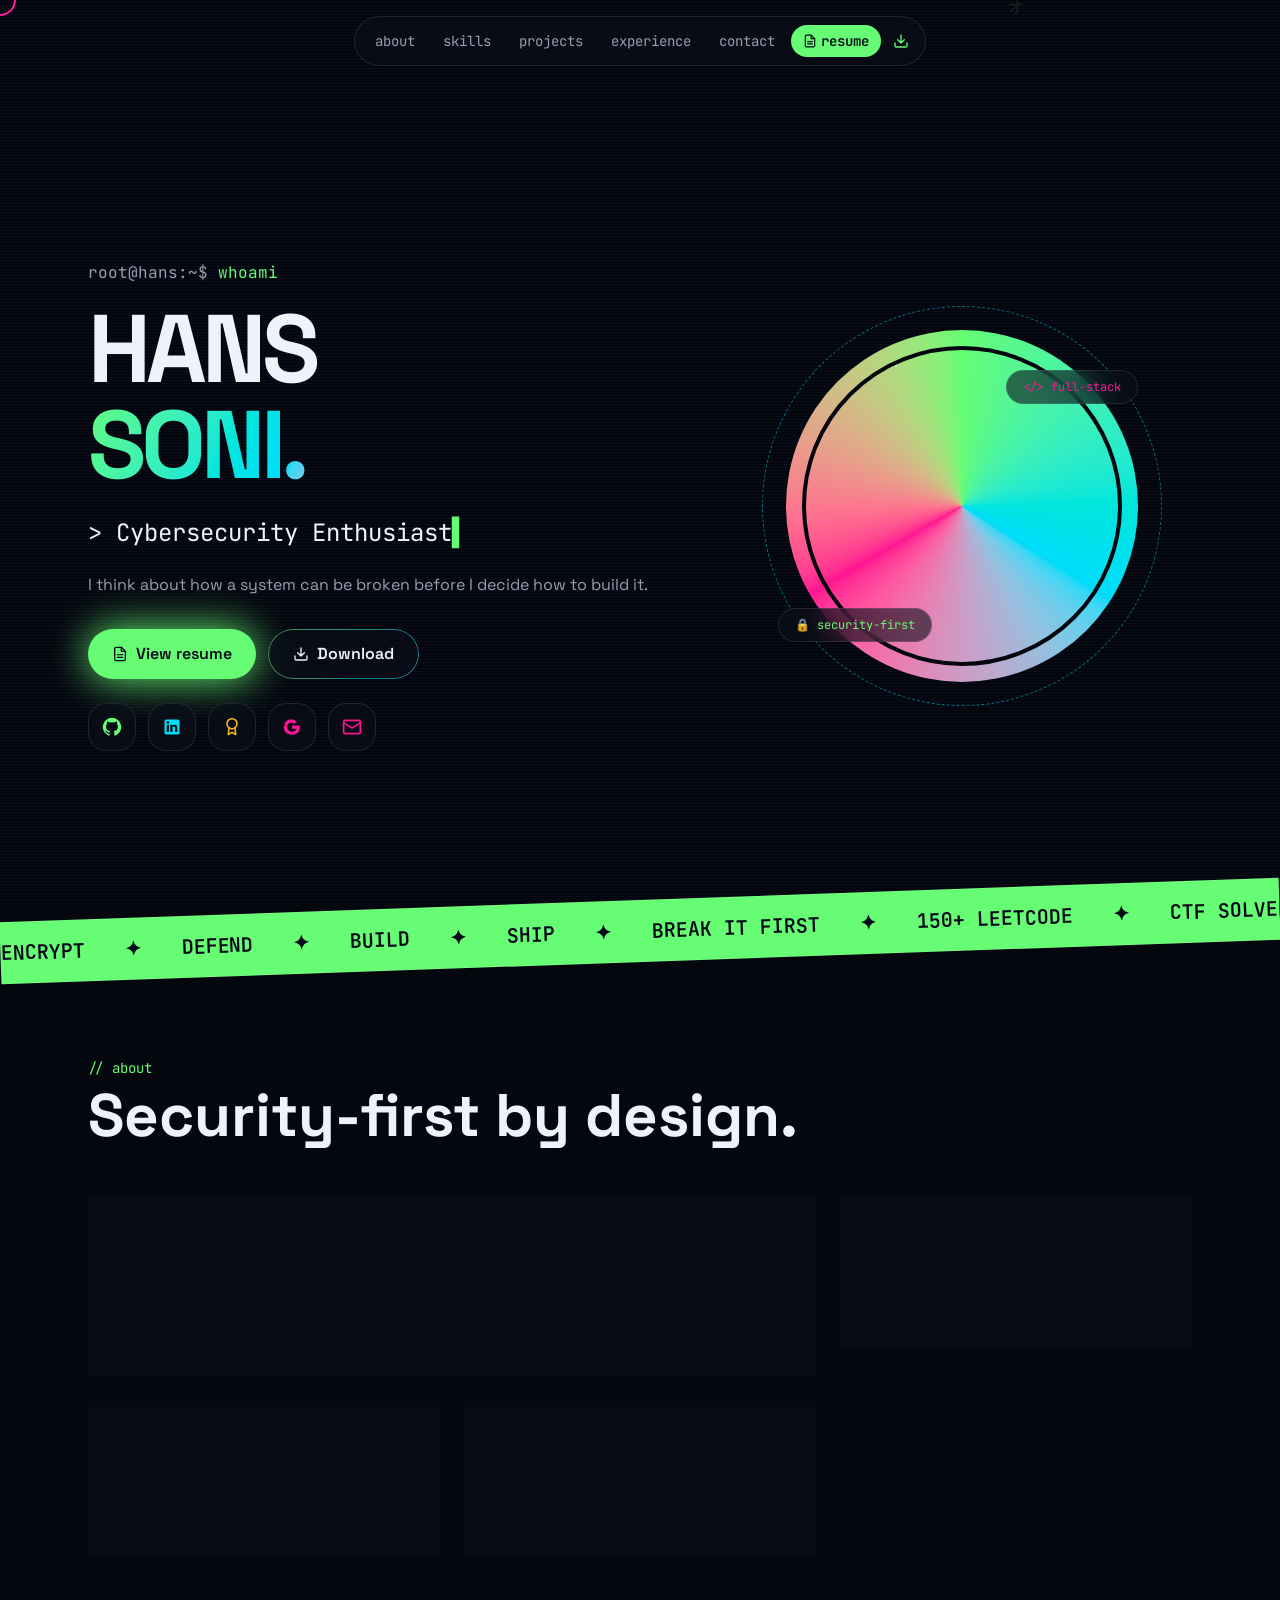
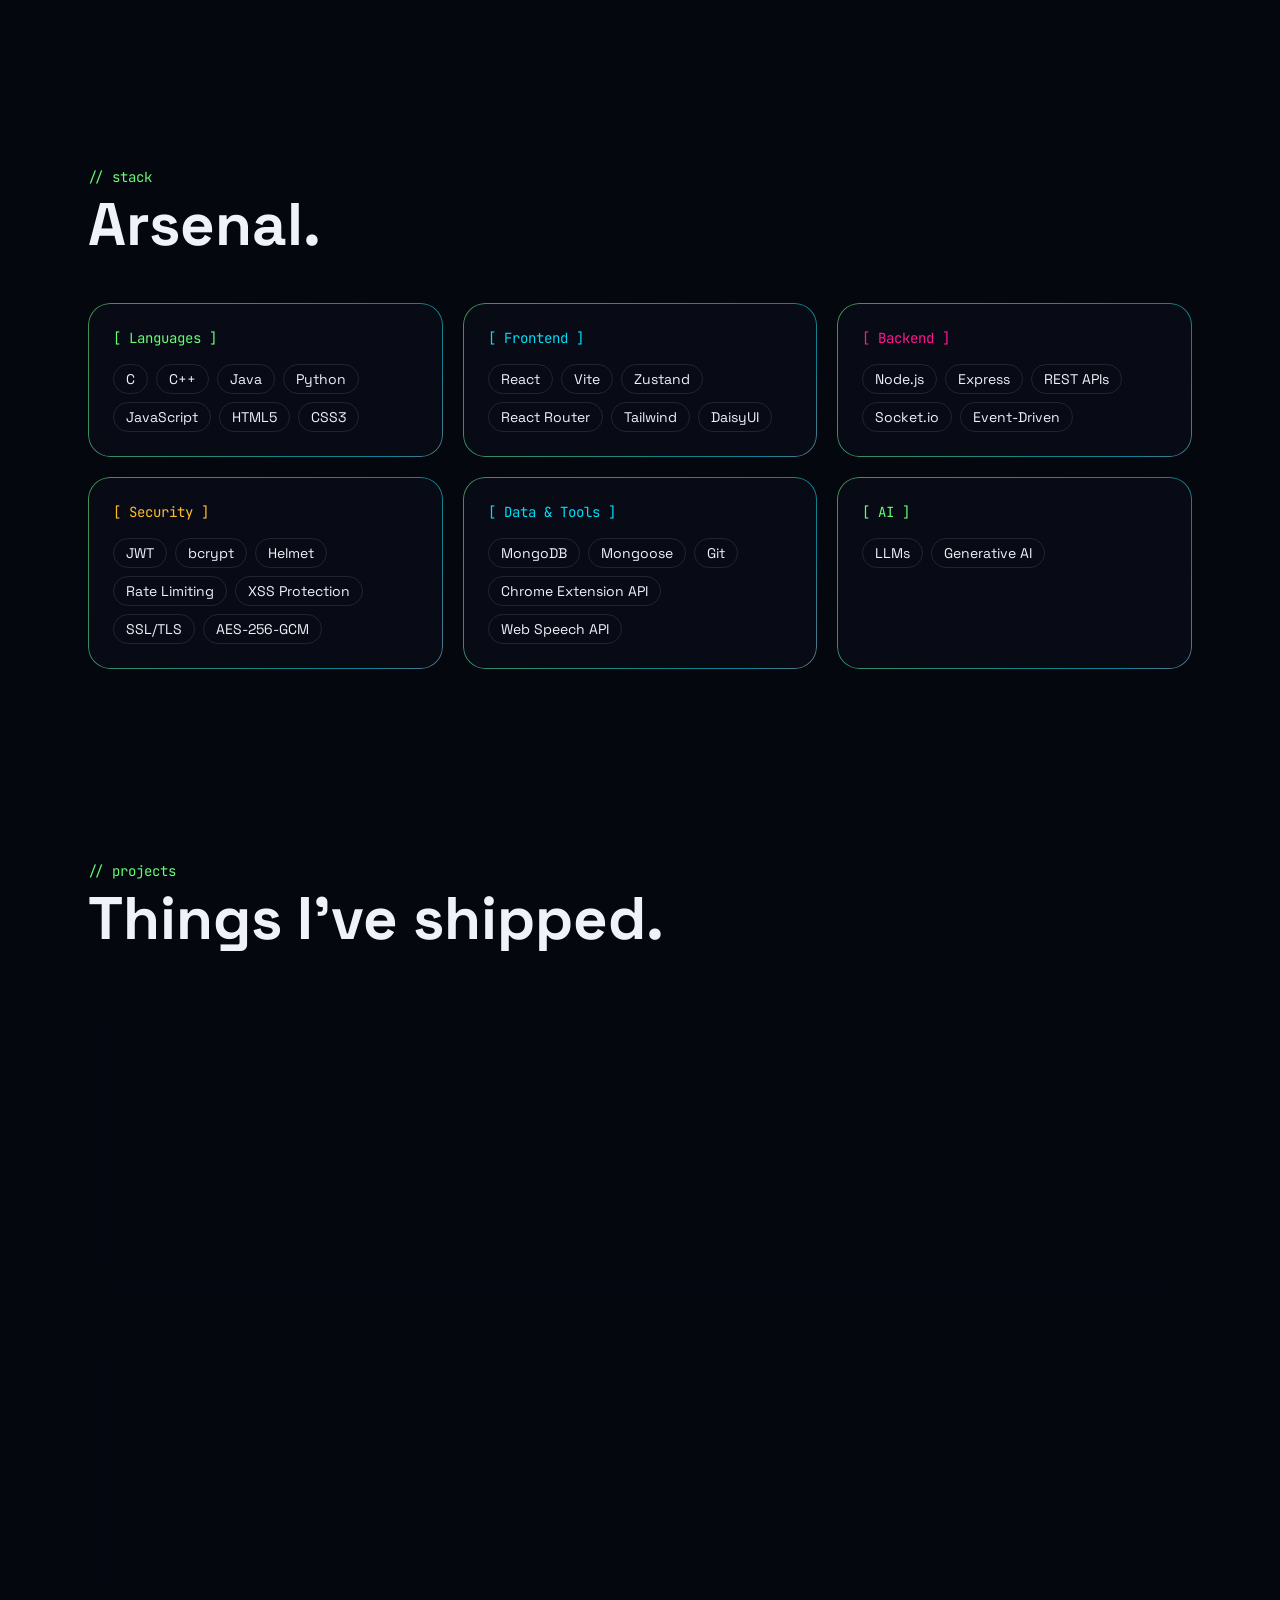
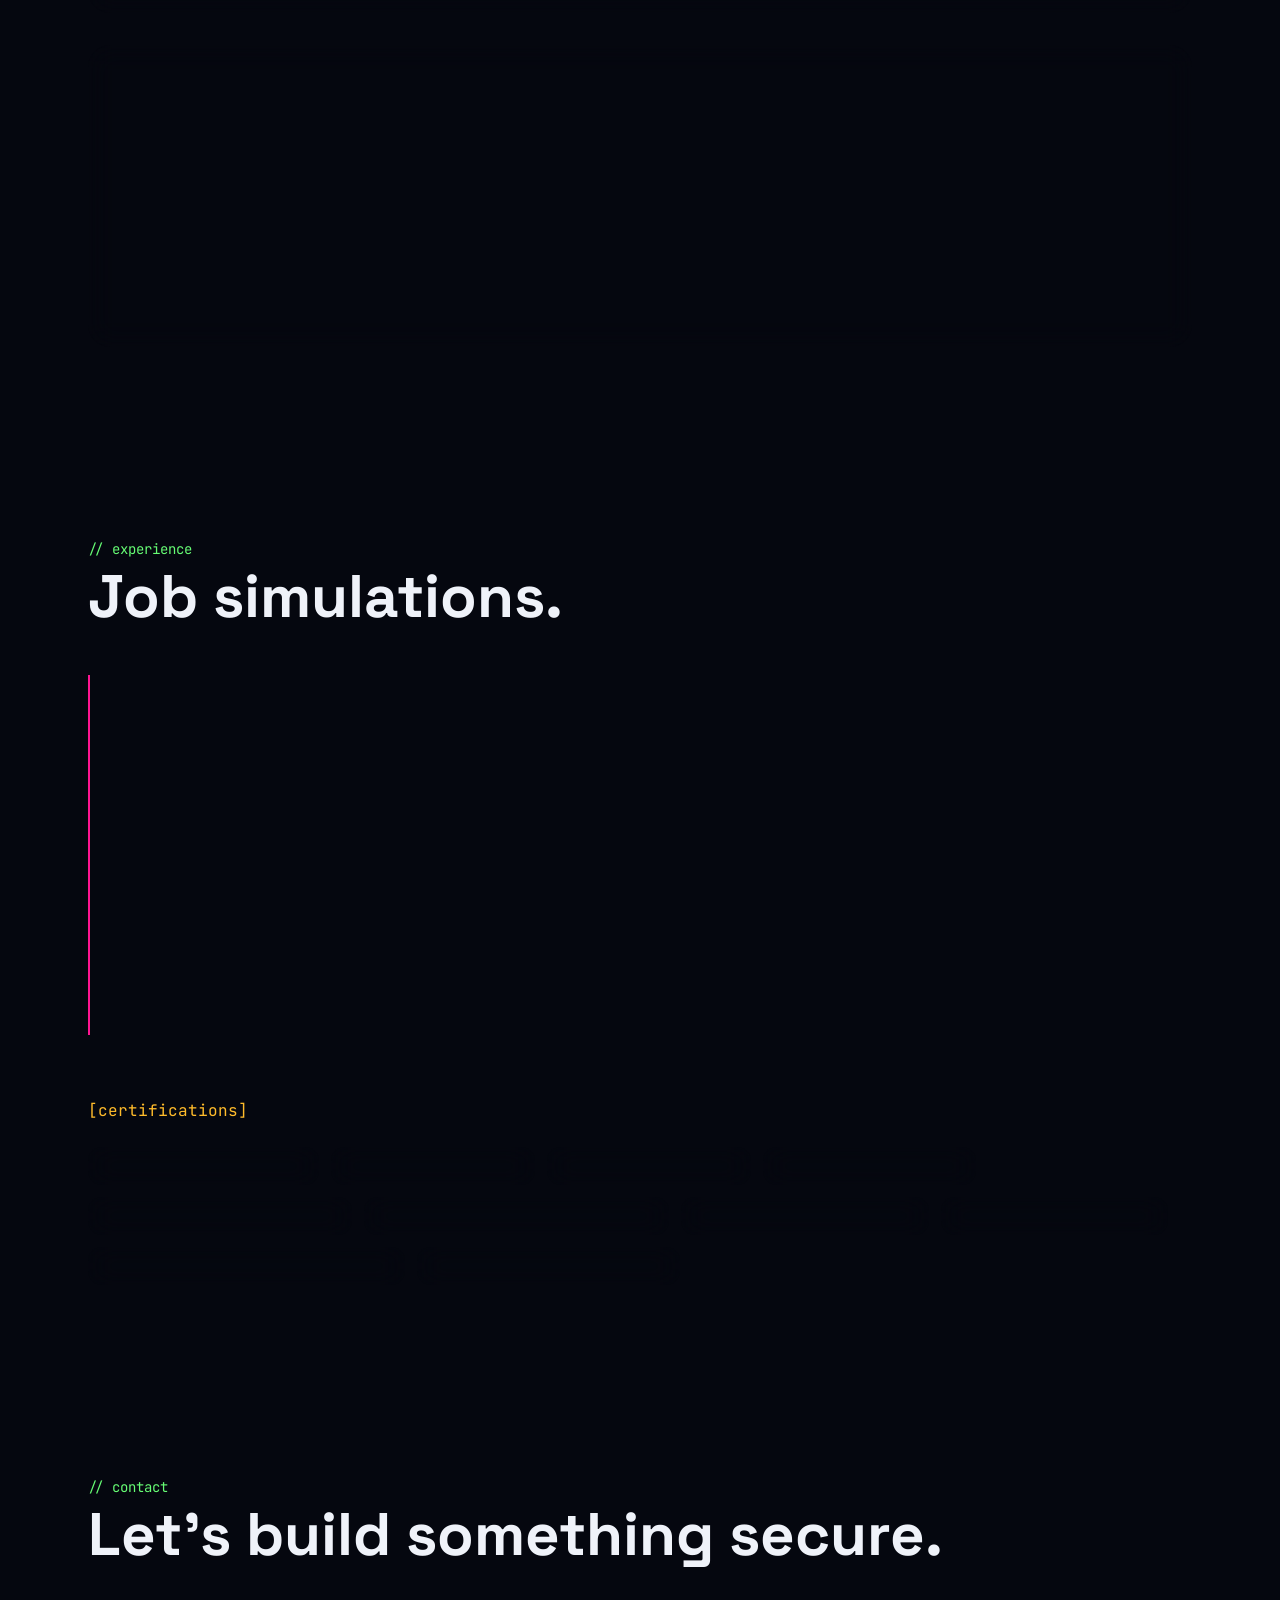
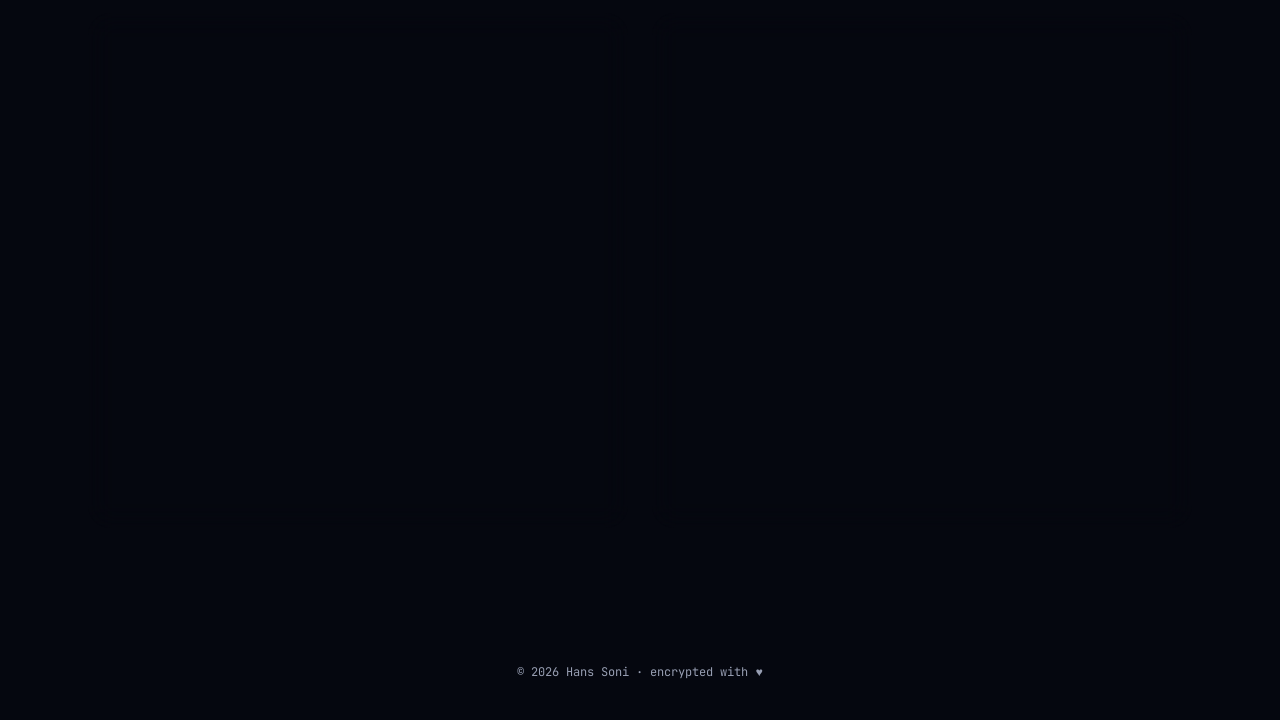
==== commit 676560fe: "Open contact form as email draft Co-authored-by: Copilot <223556219+Copilot@users.noreply.github.com" ====
--- a/index.html
+++ b/index.html
@@ -169,18 +169,12 @@
             <div><label for="name" class="mb-1 block font-mono text-xs text-muted-foreground">name</label><input id="name" name="name" type="text" maxlength="100" autocomplete="name" placeholder="Your name" class="w-full rounded-2xl border border-border bg-background/60 px-4 py-3 outline-none transition focus:border-neon-lime focus:shadow-[0_0_20px_color-mix(in_oklab,var(--neon-lime)_35%,transparent)]"><p data-error-for="name" class="mt-1 text-sm text-destructive" hidden></p></div>
             <div><label for="email" class="mb-1 block font-mono text-xs text-muted-foreground">email</label><input id="email" name="email" type="email" maxlength="255" autocomplete="email" placeholder="you@example.com" class="w-full rounded-2xl border border-border bg-background/60 px-4 py-3 outline-none transition focus:border-neon-lime focus:shadow-[0_0_20px_color-mix(in_oklab,var(--neon-lime)_35%,transparent)]"><p data-error-for="email" class="mt-1 text-sm text-destructive" hidden></p></div>
             <div><label for="message" class="mb-1 block font-mono text-xs text-muted-foreground">message</label><textarea id="message" name="message" rows="5" maxlength="2000" placeholder="Tell me about your project or opportunity…" class="w-full rounded-2xl border border-border bg-background/60 px-4 py-3 outline-none transition focus:border-neon-lime focus:shadow-[0_0_20px_color-mix(in_oklab,var(--neon-lime)_35%,transparent)]"></textarea><p data-error-for="message" class="mt-1 text-sm text-destructive" hidden></p></div>
-            <p id="contact-status" class="text-sm text-destructive" role="status" aria-live="polite" hidden></p>
-            <button type="submit" class="flex w-full items-center justify-center gap-2 rounded-full bg-primary px-6 py-3 font-semibold text-primary-foreground shadow-[0_0_30px_var(--neon-lime)] transition hover:scale-[1.03] disabled:opacity-60">
+            <p id="contact-status" class="text-sm text-neon-cyan" role="status" aria-live="polite" hidden></p>
+            <button type="submit" class="flex w-full items-center justify-center gap-2 rounded-full bg-primary px-6 py-3 font-semibold text-primary-foreground shadow-[0_0_30px_var(--neon-lime)] transition hover:scale-[1.03]">
               <svg aria-hidden="true" viewBox="0 0 24 24" class="h-4 w-4" fill="none" stroke="currentColor" stroke-width="2" stroke-linecap="round" stroke-linejoin="round"><path d="m22 2-7 20-4-9-9-4Z"></path><path d="M22 2 11 13"></path></svg>
-              <span>Send message</span>
+              <span>Open email draft</span>
             </button>
           </div>
-            <div id="contact-success" class="flex min-h-80 flex-col items-center justify-center gap-4 text-center" hidden>
-              <svg aria-hidden="true" viewBox="0 0 24 24" class="h-16 w-16 text-neon-lime" fill="none" stroke="currentColor" stroke-width="2" stroke-linecap="round" stroke-linejoin="round"><path d="M20 6 9 17l-5-5"></path><circle cx="12" cy="12" r="10"></circle></svg>
-              <h3 class="text-2xl font-bold">Message sent!</h3>
-              <p class="text-muted-foreground">Thanks — I'll get back to you soon.</p>
-              <button type="button" id="send-another" class="font-mono text-sm text-neon-cyan underline">send another</button>
-            </div>
         </form>
         <div class="reveal glass neon-border flex h-full flex-col justify-center rounded-3xl p-10 text-center">
           <a href="mailto:hanssureshsoni@gmail.com" class="animate-glitch text-6xl font-bold leading-none tracking-tighter md:text-8xl">HANS<br><span class="text-neon">SONI.</span></a>
--- a/custom.css
+++ b/custom.css
@@ -21,10 +21,6 @@
   transition: transform .18s ease-out;
 }
 
-#contact-status[data-state="success"] {
-  color: var(--neon-lime);
-}
-
 @media (prefers-reduced-motion: reduce) {
   *,
   *::before,
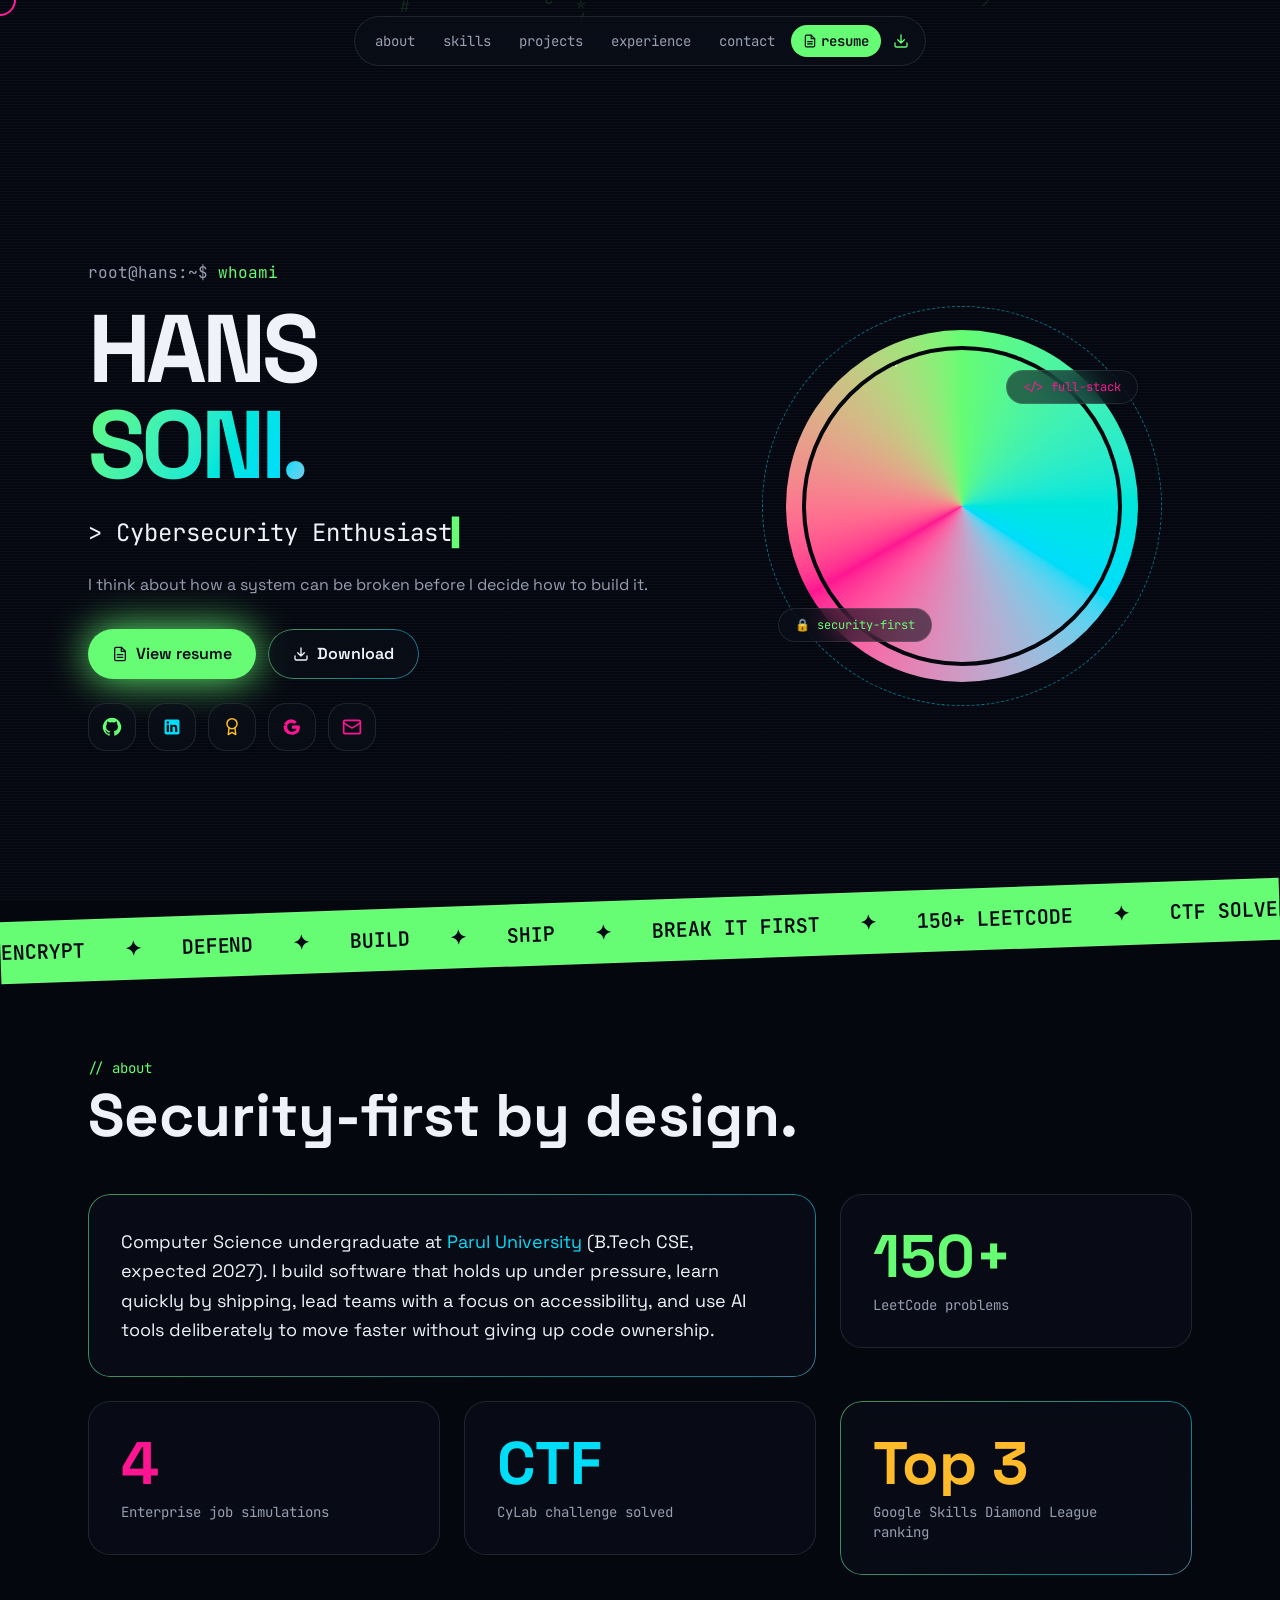
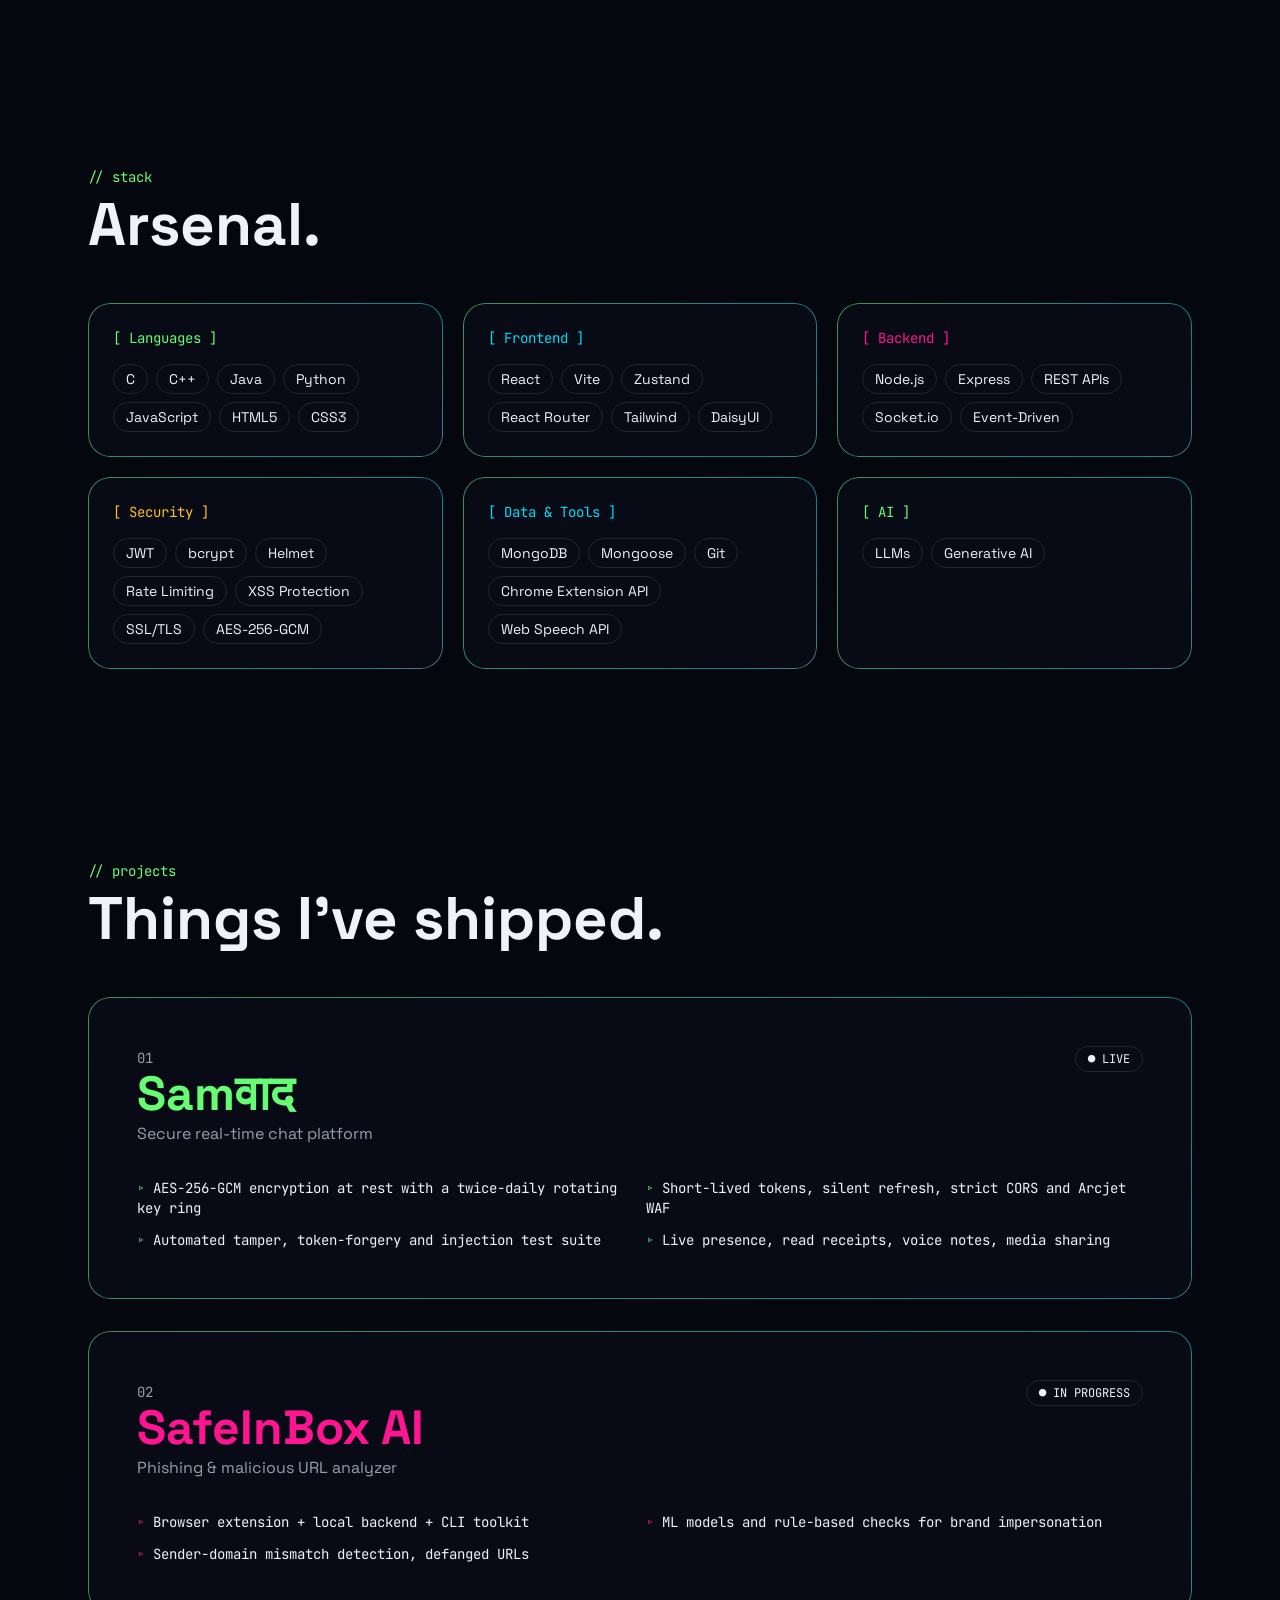
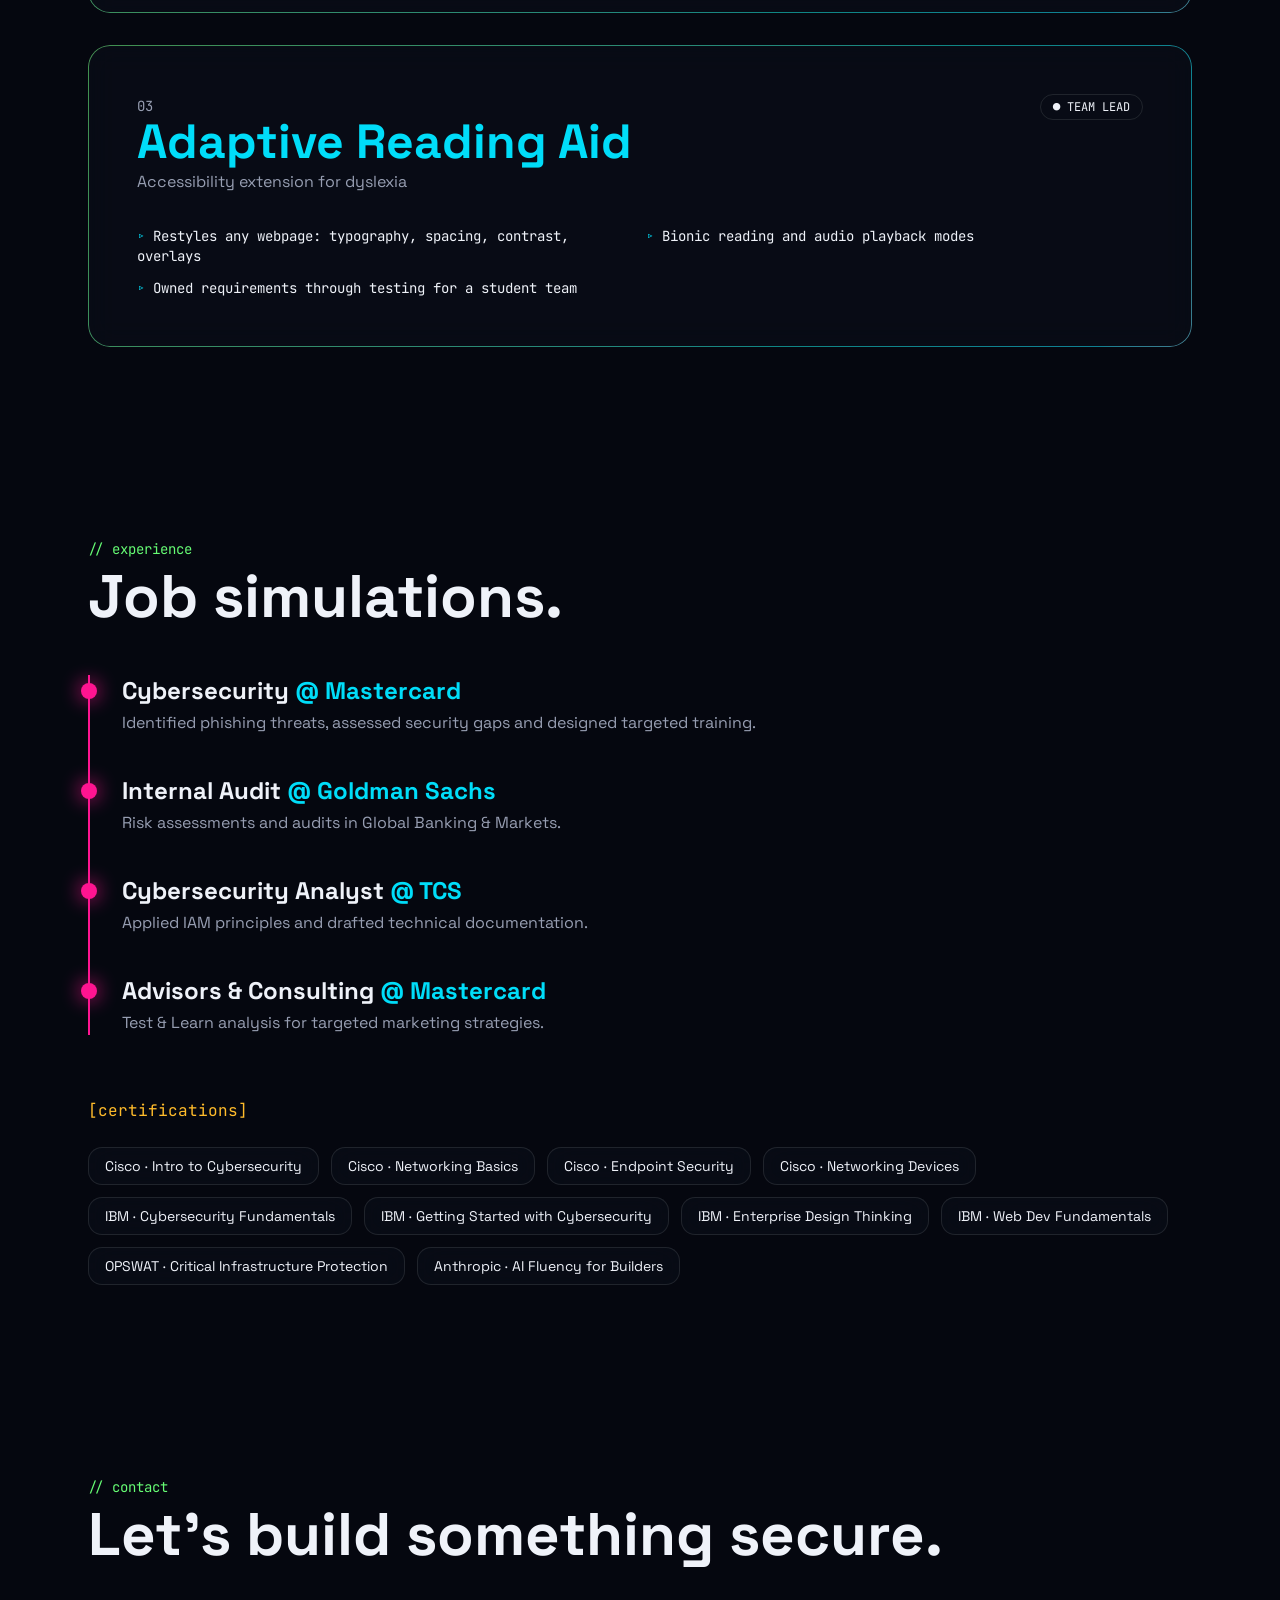
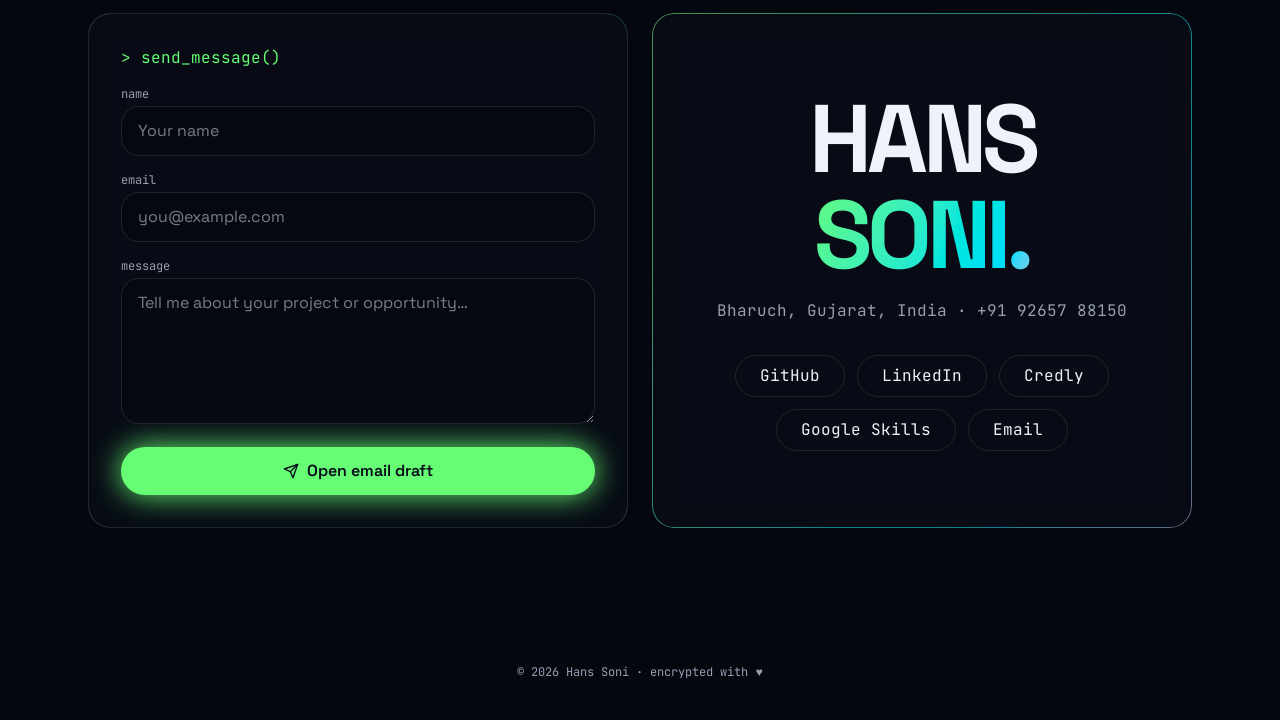
==== commit 952d0e49: "Update project title from 'Let's Connect' to 'Samवाद'" ====
--- a/index.html
+++ b/index.html
@@ -121,7 +121,7 @@
       <div class="reveal"><p class="font-mono text-sm text-neon-lime">// projects</p><h2 class="mt-2 text-4xl font-bold md:text-6xl">Things I've shipped.</h2></div>
       <div class="mt-12 space-y-8">
         <article class="reveal glass neon-border group rounded-3xl p-8 md:p-12">
-          <div class="flex flex-wrap items-baseline justify-between gap-4"><div><span class="font-mono text-sm text-muted-foreground">01</span><h3 class="text-4xl font-bold md:text-5xl text-neon-lime">Let's Connect</h3><p class="mt-1 text-muted-foreground">Secure real-time chat platform</p></div><span class="rounded-full border border-border px-3 py-1 font-mono text-xs">● LIVE</span></div>
+          <div class="flex flex-wrap items-baseline justify-between gap-4"><div><span class="font-mono text-sm text-muted-foreground">01</span><h3 class="text-4xl font-bold md:text-5xl text-neon-lime">Samवाद</h3><p class="mt-1 text-muted-foreground">Secure real-time chat platform</p></div><span class="rounded-full border border-border px-3 py-1 font-mono text-xs">● LIVE</span></div>
           <ul class="mt-8 grid gap-3 md:grid-cols-2"><li class="font-mono text-sm"><span class="text-neon-lime">▹ </span>AES-256-GCM encryption at rest with a twice-daily rotating key ring</li><li class="font-mono text-sm"><span class="text-neon-lime">▹ </span>Short-lived tokens, silent refresh, strict CORS and Arcjet WAF</li><li class="font-mono text-sm"><span class="text-neon-lime">▹ </span>Automated tamper, token-forgery and injection test suite</li><li class="font-mono text-sm"><span class="text-neon-lime">▹ </span>Live presence, read receipts, voice notes, media sharing</li></ul>
         </article>
         <article class="reveal glass neon-border group rounded-3xl p-8 md:p-12">
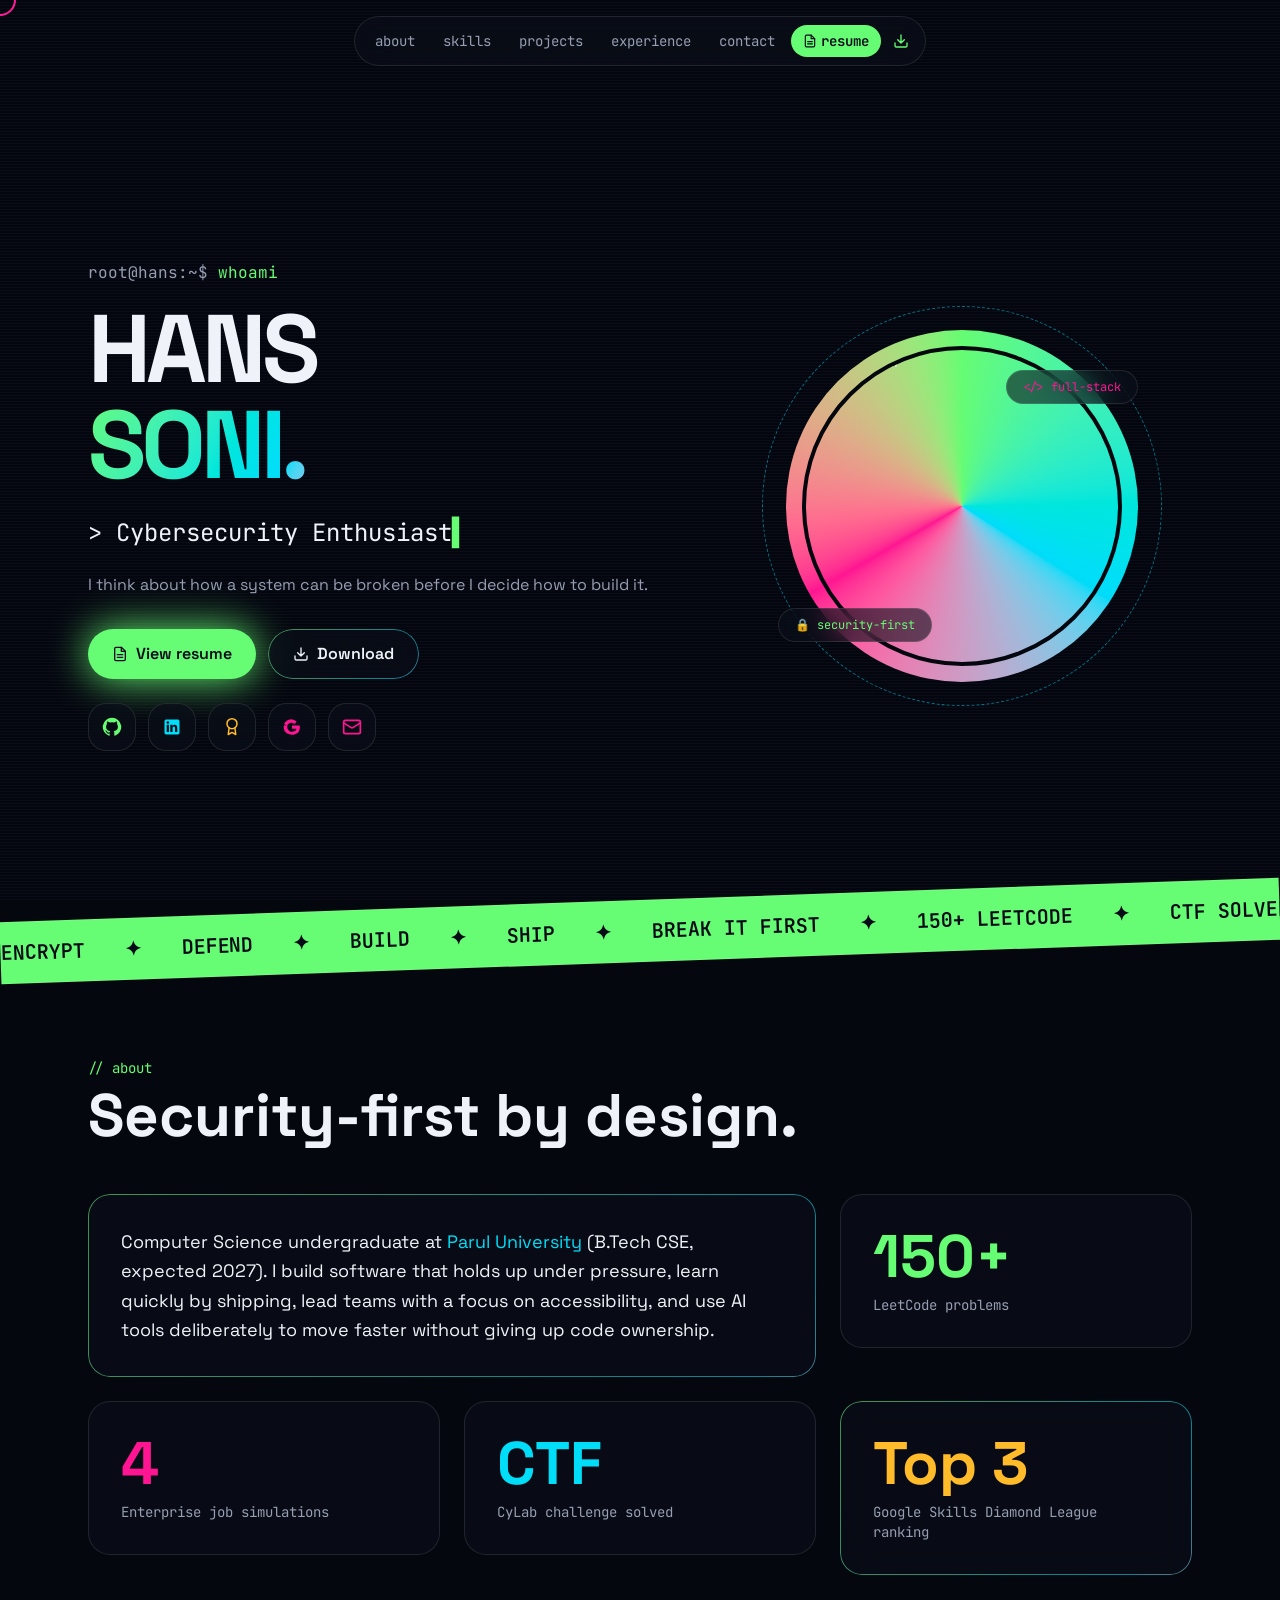
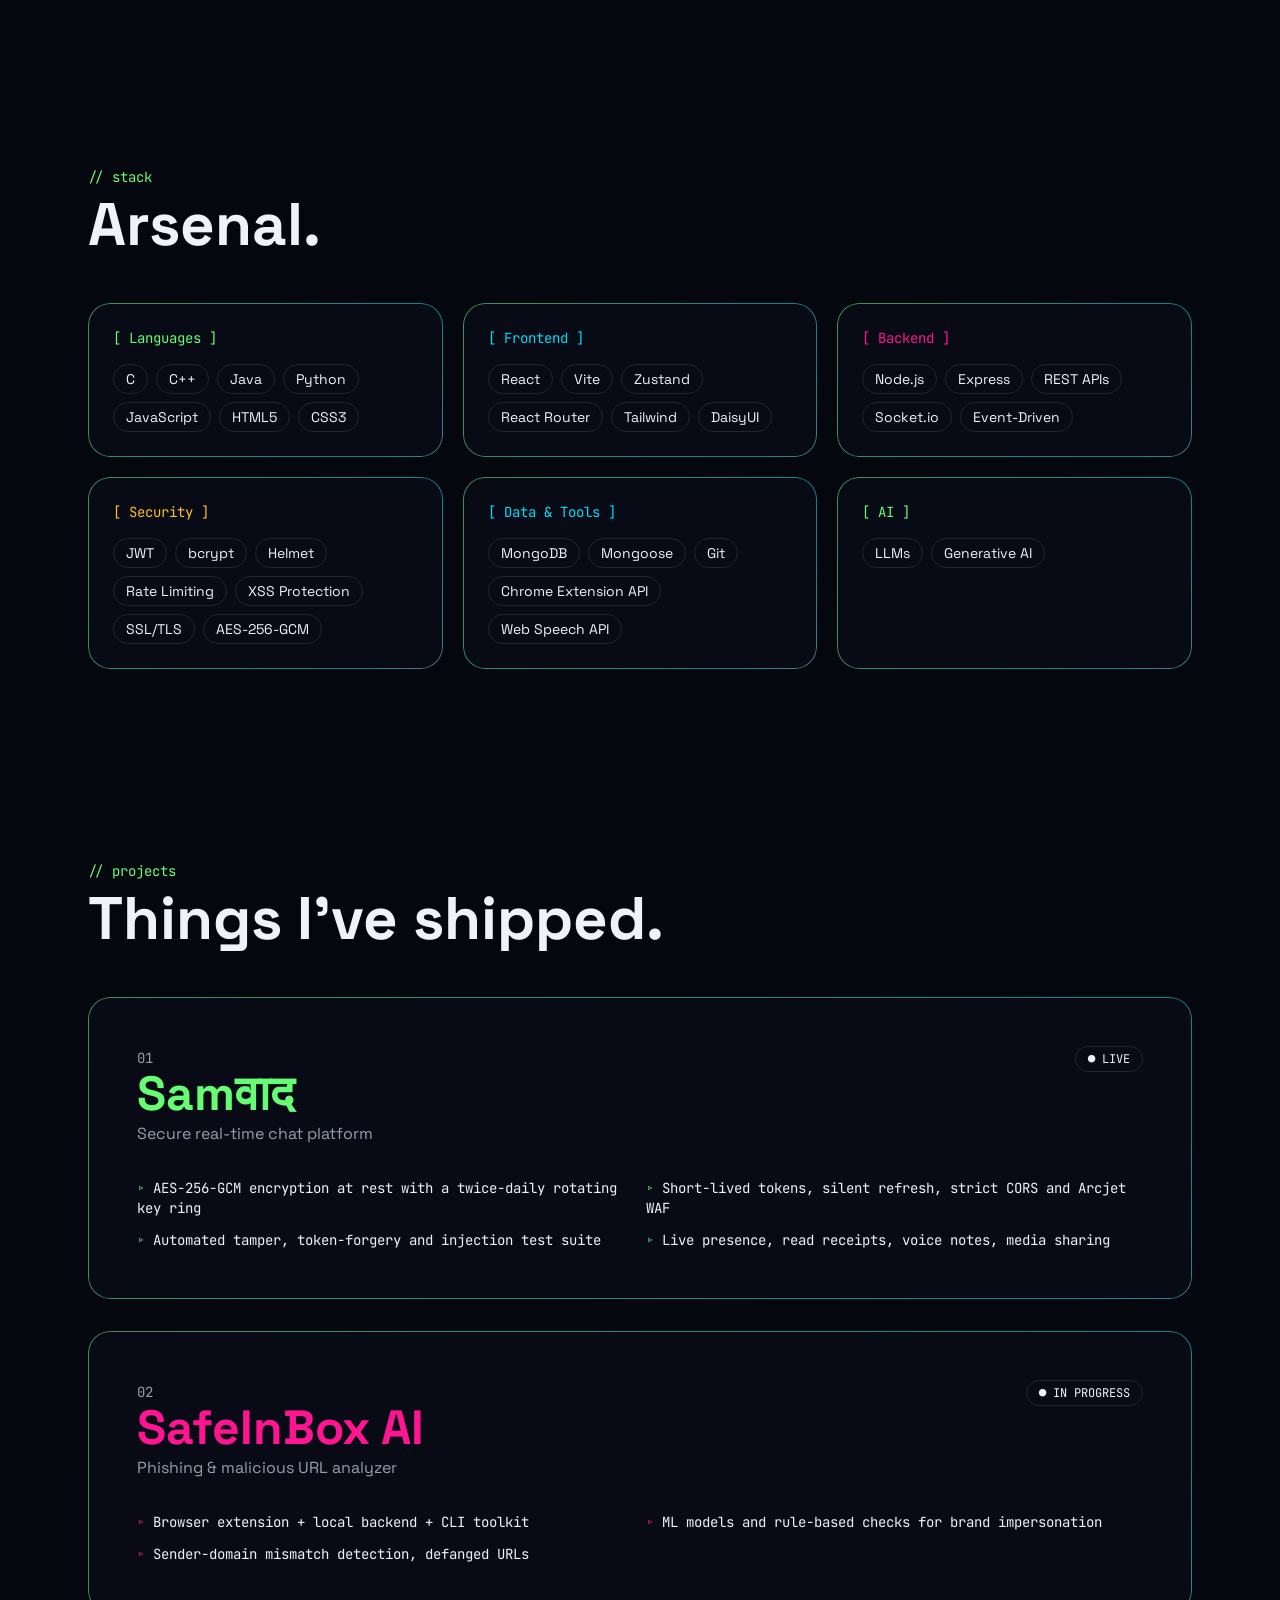
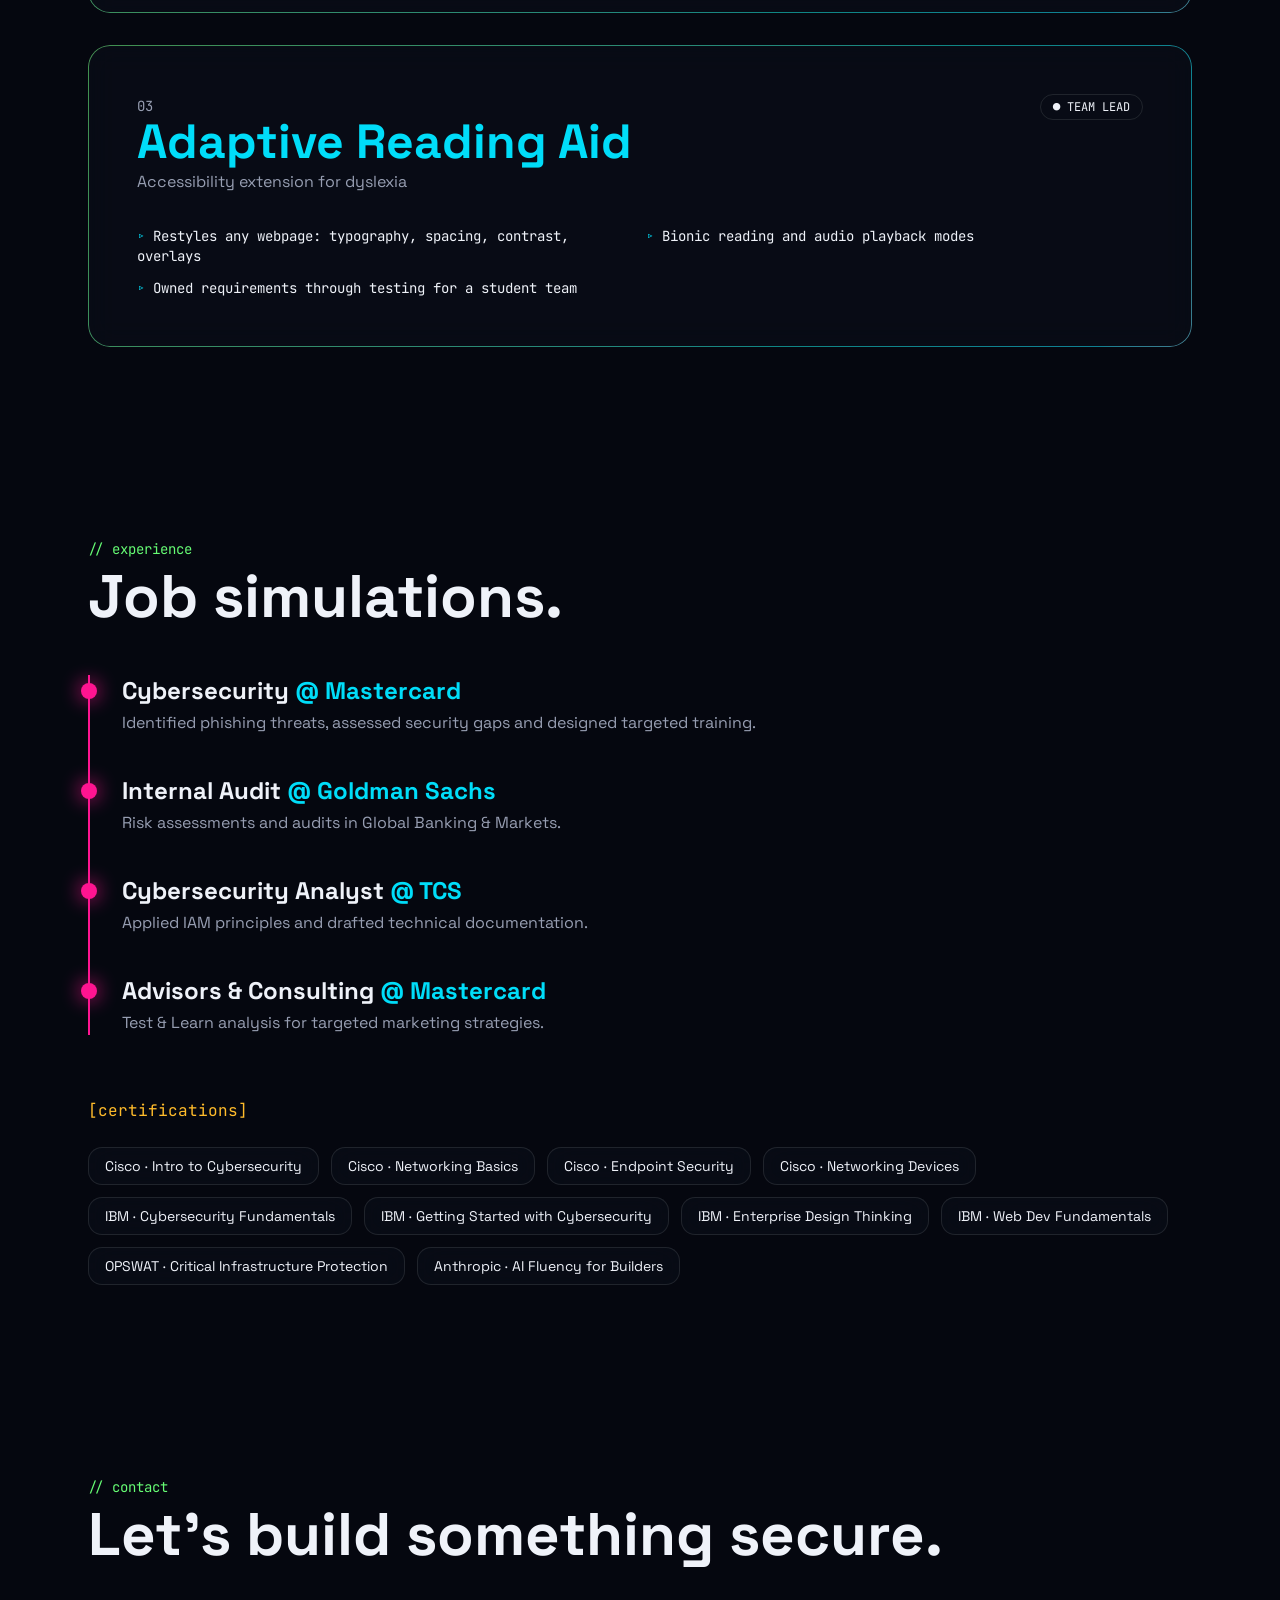
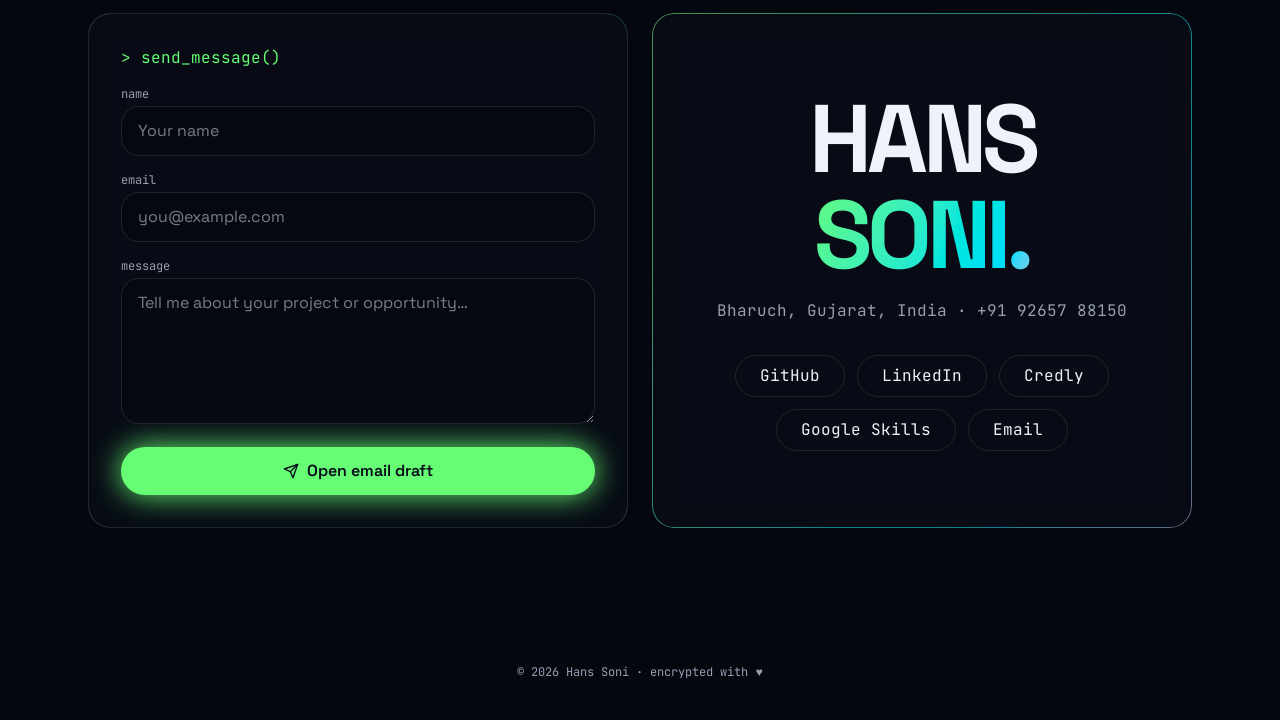
==== commit ee18fbf4: "Link Samvad project and add mobile navigation Co-authored-by: Copilot <223556219+Copilot@users.norep" ====
--- a/index.html
+++ b/index.html
@@ -25,19 +25,37 @@
     <div aria-hidden="true" class="scanlines pointer-events-none fixed inset-0 -z-10"></div>
     <div id="scroll-progress" aria-hidden="true" class="fixed inset-x-0 top-0 z-50 h-1 origin-left" style="transform: scaleX(0); background: var(--gradient-neon)"></div>
 
-    <nav aria-label="Primary navigation" class="glass fixed left-1/2 top-4 z-40 flex -translate-x-1/2 gap-1 rounded-full px-2 py-2 font-mono text-xs md:text-sm">
-      <a class="hidden rounded-full px-3 py-1.5 text-muted-foreground transition hover:bg-primary hover:text-primary-foreground sm:block" href="#about">about</a>
-      <a class="hidden rounded-full px-3 py-1.5 text-muted-foreground transition hover:bg-primary hover:text-primary-foreground sm:block" href="#skills">skills</a>
-      <a class="hidden rounded-full px-3 py-1.5 text-muted-foreground transition hover:bg-primary hover:text-primary-foreground sm:block" href="#projects">projects</a>
-      <a class="hidden rounded-full px-3 py-1.5 text-muted-foreground transition hover:bg-primary hover:text-primary-foreground sm:block" href="#experience">experience</a>
-      <a class="hidden rounded-full px-3 py-1.5 text-muted-foreground transition hover:bg-primary hover:text-primary-foreground sm:block" href="#contact">contact</a>
-      <a href="assets/Hans_Soni_Resume.pdf" target="_blank" rel="noreferrer" class="flex items-center gap-1 rounded-full bg-primary px-3 py-1.5 font-semibold text-primary-foreground">
-        <svg aria-hidden="true" viewBox="0 0 24 24" class="h-3.5 w-3.5" fill="none" stroke="currentColor" stroke-width="2" stroke-linecap="round" stroke-linejoin="round"><path d="M14 2H6a2 2 0 0 0-2 2v16a2 2 0 0 0 2 2h12a2 2 0 0 0 2-2V8z"></path><path d="M14 2v6h6M8 13h8M8 17h8"></path></svg>
-        resume
-      </a>
-      <a href="assets/Hans_Soni_Resume.pdf" download="Hans_Soni_Resume.pdf" aria-label="Download resume" class="grid place-items-center rounded-full px-2 text-neon-lime">
-        <svg aria-hidden="true" viewBox="0 0 24 24" class="h-4 w-4" fill="none" stroke="currentColor" stroke-width="2" stroke-linecap="round" stroke-linejoin="round"><path d="M21 15v4a2 2 0 0 1-2 2H5a2 2 0 0 1-2-2v-4"></path><path d="m7 10 5 5 5-5M12 15V3"></path></svg>
-      </a>
+    <nav aria-label="Primary navigation" class="primary-navigation fixed z-40 font-mono text-xs md:text-sm">
+      <div class="desktop-navigation glass flex gap-1 rounded-full px-2 py-2">
+        <a class="rounded-full px-3 py-1.5 text-muted-foreground transition hover:bg-primary hover:text-primary-foreground" href="#about">about</a>
+        <a class="rounded-full px-3 py-1.5 text-muted-foreground transition hover:bg-primary hover:text-primary-foreground" href="#skills">skills</a>
+        <a class="rounded-full px-3 py-1.5 text-muted-foreground transition hover:bg-primary hover:text-primary-foreground" href="#projects">projects</a>
+        <a class="rounded-full px-3 py-1.5 text-muted-foreground transition hover:bg-primary hover:text-primary-foreground" href="#experience">experience</a>
+        <a class="rounded-full px-3 py-1.5 text-muted-foreground transition hover:bg-primary hover:text-primary-foreground" href="#contact">contact</a>
+        <a href="assets/Hans_Soni_Resume.pdf" target="_blank" rel="noreferrer" class="flex items-center gap-1 rounded-full bg-primary px-3 py-1.5 font-semibold text-primary-foreground">
+          <svg aria-hidden="true" viewBox="0 0 24 24" class="h-3.5 w-3.5" fill="none" stroke="currentColor" stroke-width="2" stroke-linecap="round" stroke-linejoin="round"><path d="M14 2H6a2 2 0 0 0-2 2v16a2 2 0 0 0 2 2h12a2 2 0 0 0 2-2V8z"></path><path d="M14 2v6h6M8 13h8M8 17h8"></path></svg>
+          resume
+        </a>
+        <a href="assets/Hans_Soni_Resume.pdf" download="Hans_Soni_Resume.pdf" aria-label="Download resume" class="grid place-items-center rounded-full px-2 text-neon-lime">
+          <svg aria-hidden="true" viewBox="0 0 24 24" class="h-4 w-4" fill="none" stroke="currentColor" stroke-width="2" stroke-linecap="round" stroke-linejoin="round"><path d="M21 15v4a2 2 0 0 1-2 2H5a2 2 0 0 1-2-2v-4"></path><path d="m7 10 5 5 5-5M12 15V3"></path></svg>
+        </a>
+      </div>
+      <div class="mobile-navigation">
+        <button id="mobile-menu-toggle" type="button" class="glass grid h-12 w-12 place-items-center rounded-full text-neon-lime" aria-label="Open navigation menu" aria-controls="mobile-navigation-menu" aria-expanded="false">
+          <svg aria-hidden="true" viewBox="0 0 24 24" class="mobile-menu-icon mobile-menu-icon-open h-6 w-6" fill="none" stroke="currentColor" stroke-width="2" stroke-linecap="round"><path d="M4 6h16M4 12h16M4 18h16"></path></svg>
+          <svg aria-hidden="true" viewBox="0 0 24 24" class="mobile-menu-icon mobile-menu-icon-close h-6 w-6" fill="none" stroke="currentColor" stroke-width="2" stroke-linecap="round"><path d="m6 6 12 12M18 6 6 18"></path></svg>
+        </button>
+        <div id="mobile-navigation-menu" class="mobile-navigation-menu glass neon-border rounded-2xl p-2" hidden>
+          <a href="#home">home</a>
+          <a href="#about">about</a>
+          <a href="#skills">skills</a>
+          <a href="#projects">projects</a>
+          <a href="#experience">experience</a>
+          <a href="#contact">contact</a>
+          <a href="assets/Hans_Soni_Resume.pdf" target="_blank" rel="noreferrer">resume</a>
+          <a href="assets/Hans_Soni_Resume.pdf" download="Hans_Soni_Resume.pdf">download resume</a>
+        </div>
+      </div>
     </nav>
 
     <header id="home" class="relative mx-auto grid min-h-screen max-w-6xl items-center gap-12 px-6 pt-28 md:grid-cols-[1.3fr_1fr]">
@@ -120,10 +138,10 @@
     <section id="projects" class="mx-auto max-w-6xl px-6 py-24">
       <div class="reveal"><p class="font-mono text-sm text-neon-lime">// projects</p><h2 class="mt-2 text-4xl font-bold md:text-6xl">Things I've shipped.</h2></div>
       <div class="mt-12 space-y-8">
-        <article class="reveal glass neon-border group rounded-3xl p-8 md:p-12">
-          <div class="flex flex-wrap items-baseline justify-between gap-4"><div><span class="font-mono text-sm text-muted-foreground">01</span><h3 class="text-4xl font-bold md:text-5xl text-neon-lime">Samवाद</h3><p class="mt-1 text-muted-foreground">Secure real-time chat platform</p></div><span class="rounded-full border border-border px-3 py-1 font-mono text-xs">● LIVE</span></div>
+        <a href="https://hans-soni.github.io/Let-s-Connect/" aria-label="Open the Samवाद secure real-time chat project" class="project-card-link reveal glass neon-border group block rounded-3xl p-8 md:p-12">
+          <div class="flex flex-wrap items-baseline justify-between gap-4"><div><span class="font-mono text-sm text-muted-foreground">01</span><h3 class="text-4xl font-bold text-neon-lime md:text-5xl">Samवाद</h3><p class="mt-1 text-muted-foreground">Secure real-time chat platform</p></div><span class="rounded-full border border-border px-3 py-1 font-mono text-xs">● LIVE</span></div>
           <ul class="mt-8 grid gap-3 md:grid-cols-2"><li class="font-mono text-sm"><span class="text-neon-lime">▹ </span>AES-256-GCM encryption at rest with a twice-daily rotating key ring</li><li class="font-mono text-sm"><span class="text-neon-lime">▹ </span>Short-lived tokens, silent refresh, strict CORS and Arcjet WAF</li><li class="font-mono text-sm"><span class="text-neon-lime">▹ </span>Automated tamper, token-forgery and injection test suite</li><li class="font-mono text-sm"><span class="text-neon-lime">▹ </span>Live presence, read receipts, voice notes, media sharing</li></ul>
-        </article>
+        </a>
         <article class="reveal glass neon-border group rounded-3xl p-8 md:p-12">
           <div class="flex flex-wrap items-baseline justify-between gap-4"><div><span class="font-mono text-sm text-muted-foreground">02</span><h3 class="text-4xl font-bold md:text-5xl text-neon-pink">SafeInBox AI</h3><p class="mt-1 text-muted-foreground">Phishing &amp; malicious URL analyzer</p></div><span class="rounded-full border border-border px-3 py-1 font-mono text-xs">● IN PROGRESS</span></div>
           <ul class="mt-8 grid gap-3 md:grid-cols-2"><li class="font-mono text-sm"><span class="text-neon-pink">▹ </span>Browser extension + local backend + CLI toolkit</li><li class="font-mono text-sm"><span class="text-neon-pink">▹ </span>ML models and rule-based checks for brand impersonation</li><li class="font-mono text-sm"><span class="text-neon-pink">▹ </span>Sender-domain mismatch detection, defanged URLs</li></ul>
--- a/custom.css
+++ b/custom.css
@@ -21,6 +21,89 @@
   transition: transform .18s ease-out;
 }
 
+.primary-navigation {
+  top: 1rem;
+  right: 1rem;
+}
+
+.desktop-navigation {
+  display: none;
+}
+
+.mobile-navigation {
+  position: relative;
+}
+
+.mobile-menu-icon-close {
+  display: none;
+}
+
+#mobile-menu-toggle[aria-expanded="true"] .mobile-menu-icon-open {
+  display: none;
+}
+
+#mobile-menu-toggle[aria-expanded="true"] .mobile-menu-icon-close {
+  display: block;
+}
+
+.mobile-navigation-menu {
+  position: absolute;
+  top: calc(100% + .5rem);
+  right: 0;
+  display: flex;
+  max-height: calc(100vh - 5rem);
+  min-width: 12rem;
+  flex-direction: column;
+  gap: .25rem;
+  overflow-y: auto;
+}
+
+.mobile-navigation-menu[hidden] {
+  display: none;
+}
+
+.mobile-navigation-menu a {
+  display: block;
+  border-radius: 9999px;
+  padding: .75rem 1rem;
+  color: var(--muted-foreground);
+  text-decoration: none;
+  transition: background-color .18s ease, color .18s ease;
+}
+
+.mobile-navigation-menu a:hover,
+.mobile-navigation-menu a:focus-visible {
+  background-color: var(--primary);
+  color: var(--primary-foreground);
+  outline: none;
+}
+
+.project-card-link {
+  color: inherit;
+  text-decoration: none;
+}
+
+.project-card-link:focus-visible {
+  outline: 2px solid var(--neon-lime);
+  outline-offset: 3px;
+}
+
+@media (min-width: 1025px) {
+  .primary-navigation {
+    right: auto;
+    left: 50%;
+    transform: translateX(-50%);
+  }
+
+  .desktop-navigation {
+    display: flex;
+  }
+
+  .mobile-navigation {
+    display: none;
+  }
+}
+
 @media (prefers-reduced-motion: reduce) {
   *,
   *::before,
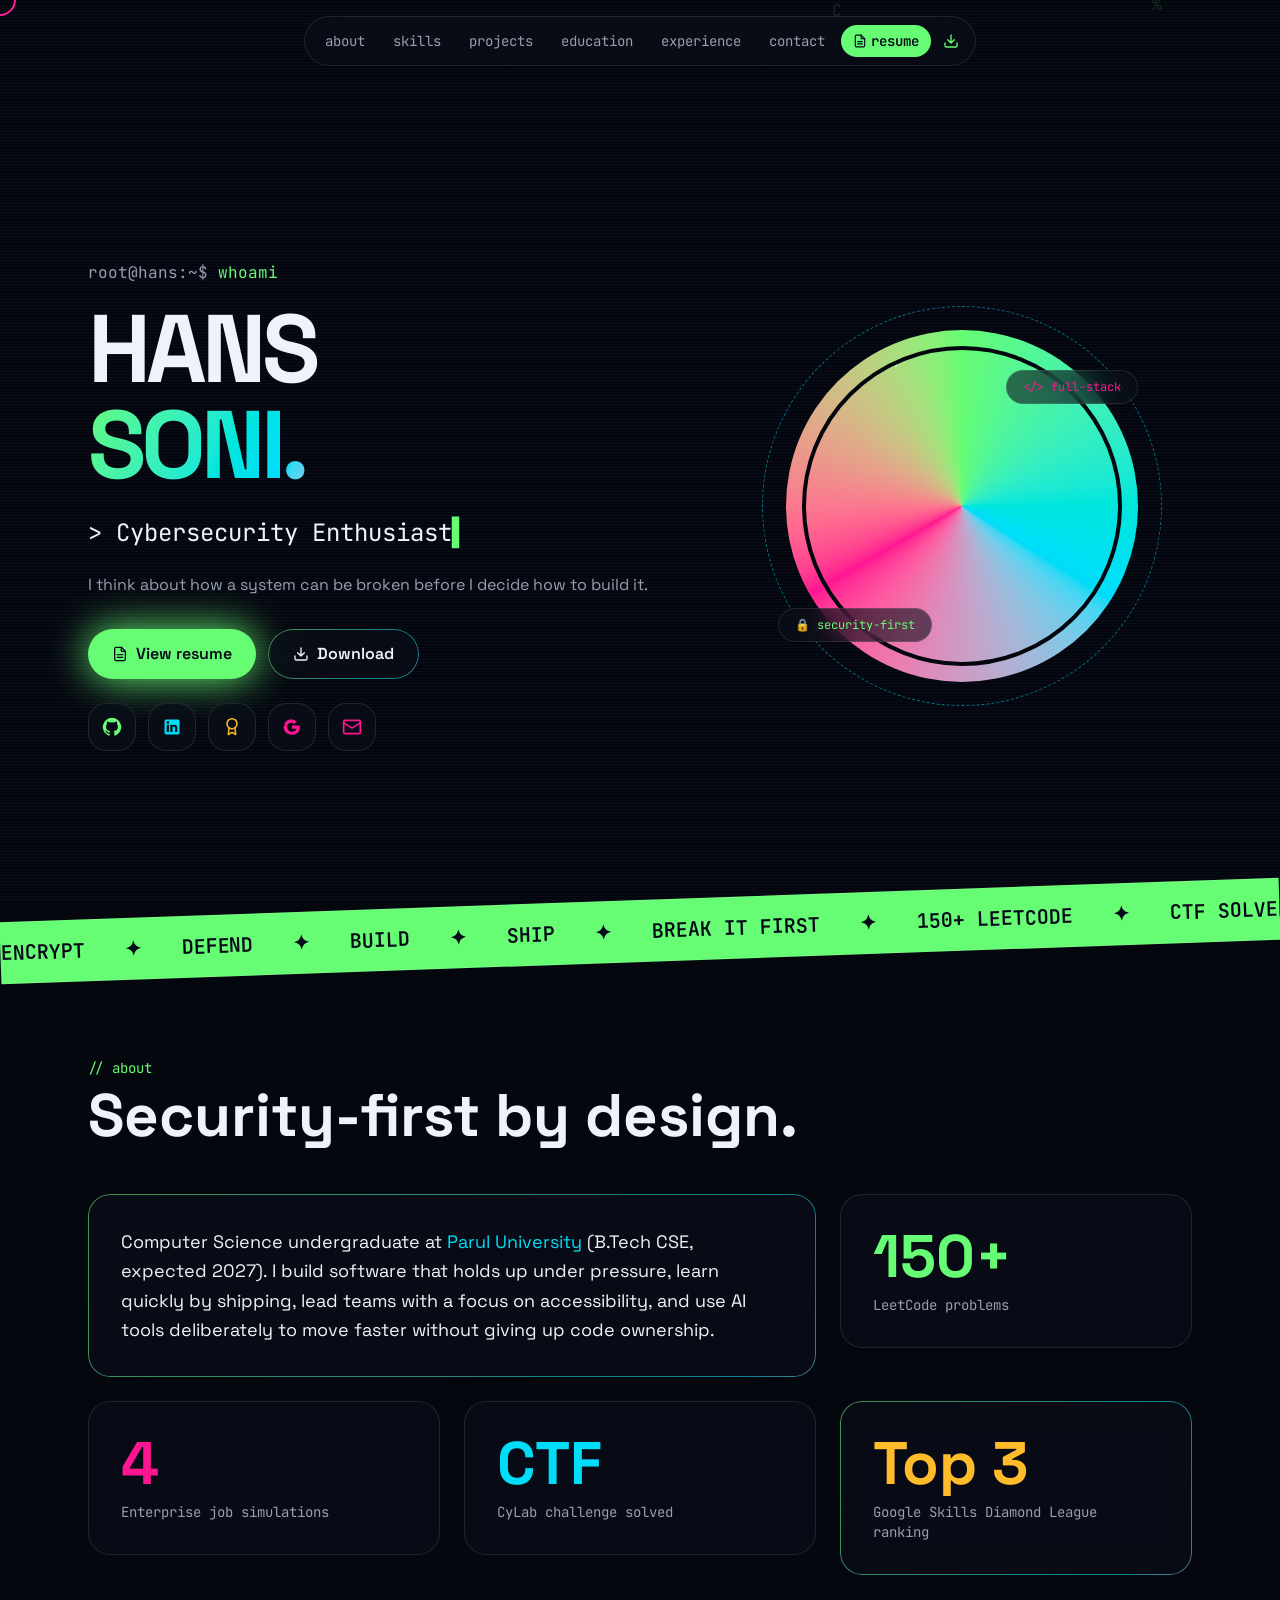
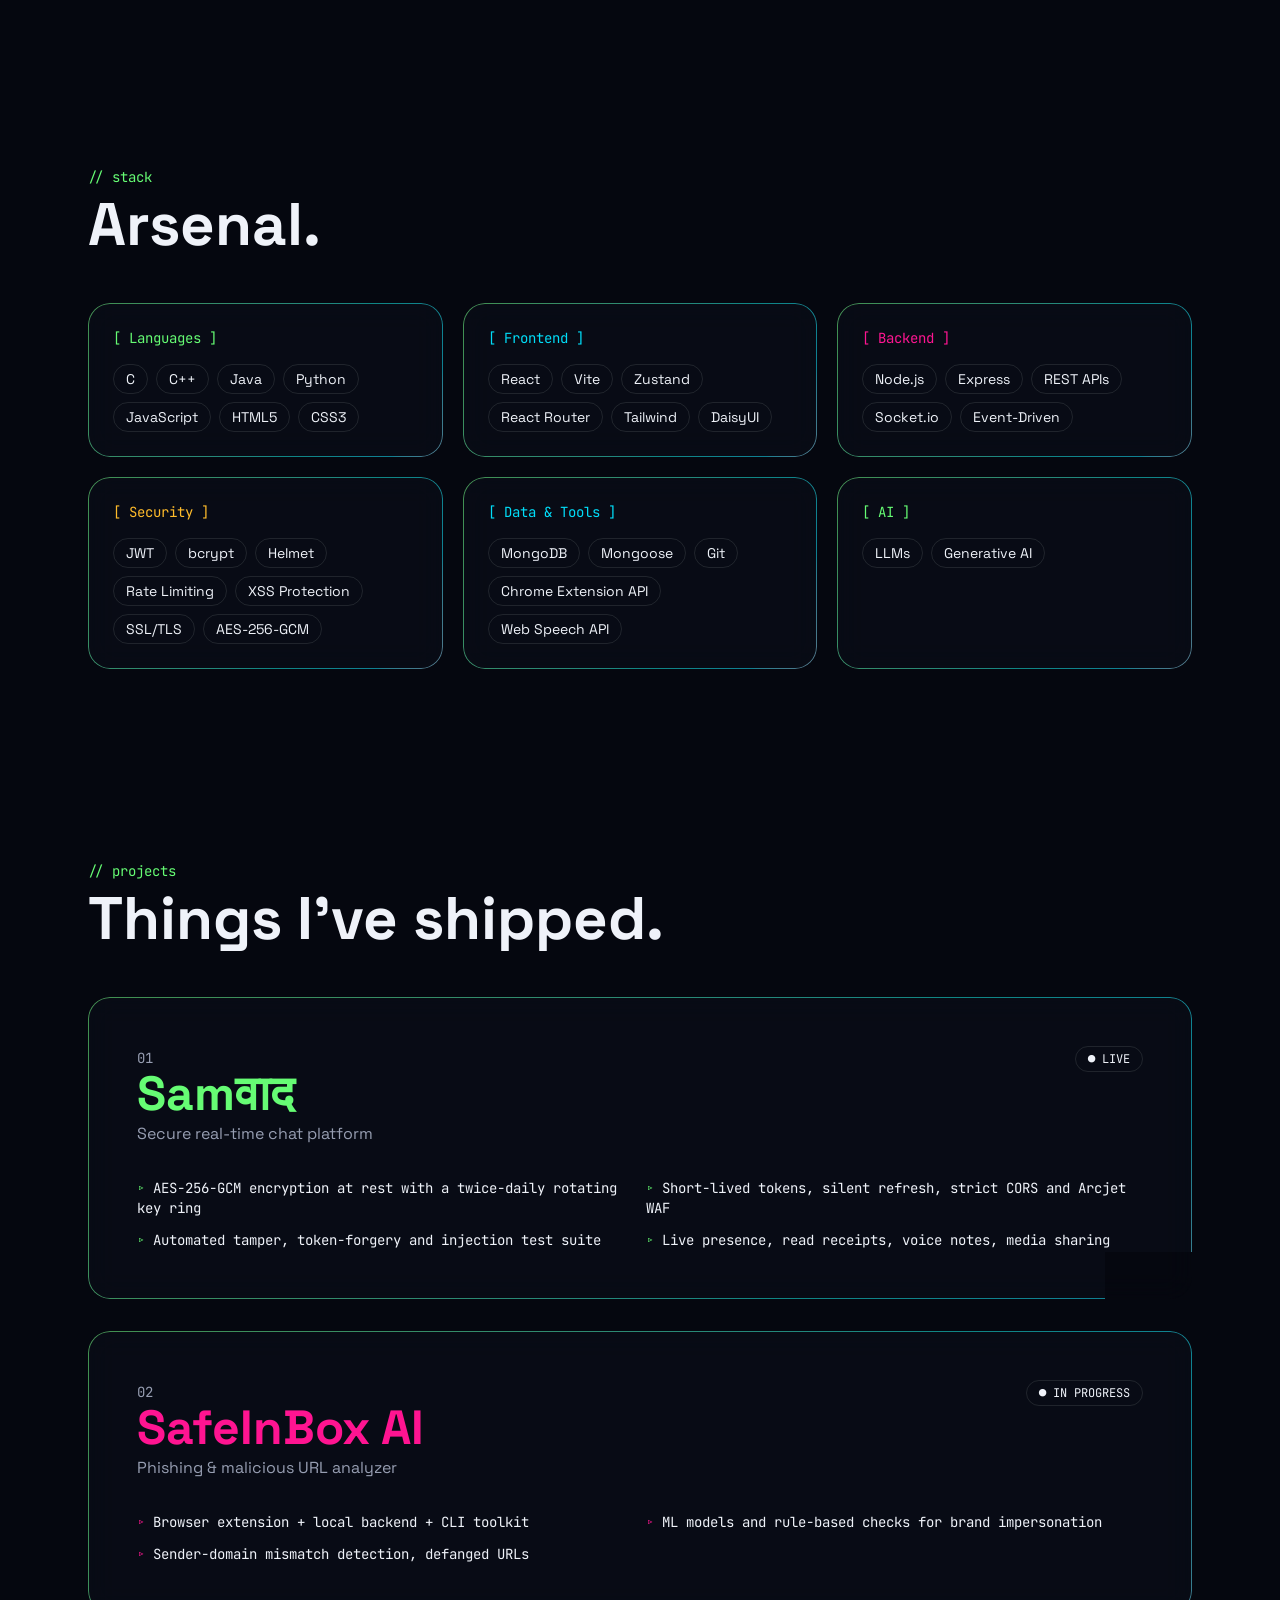
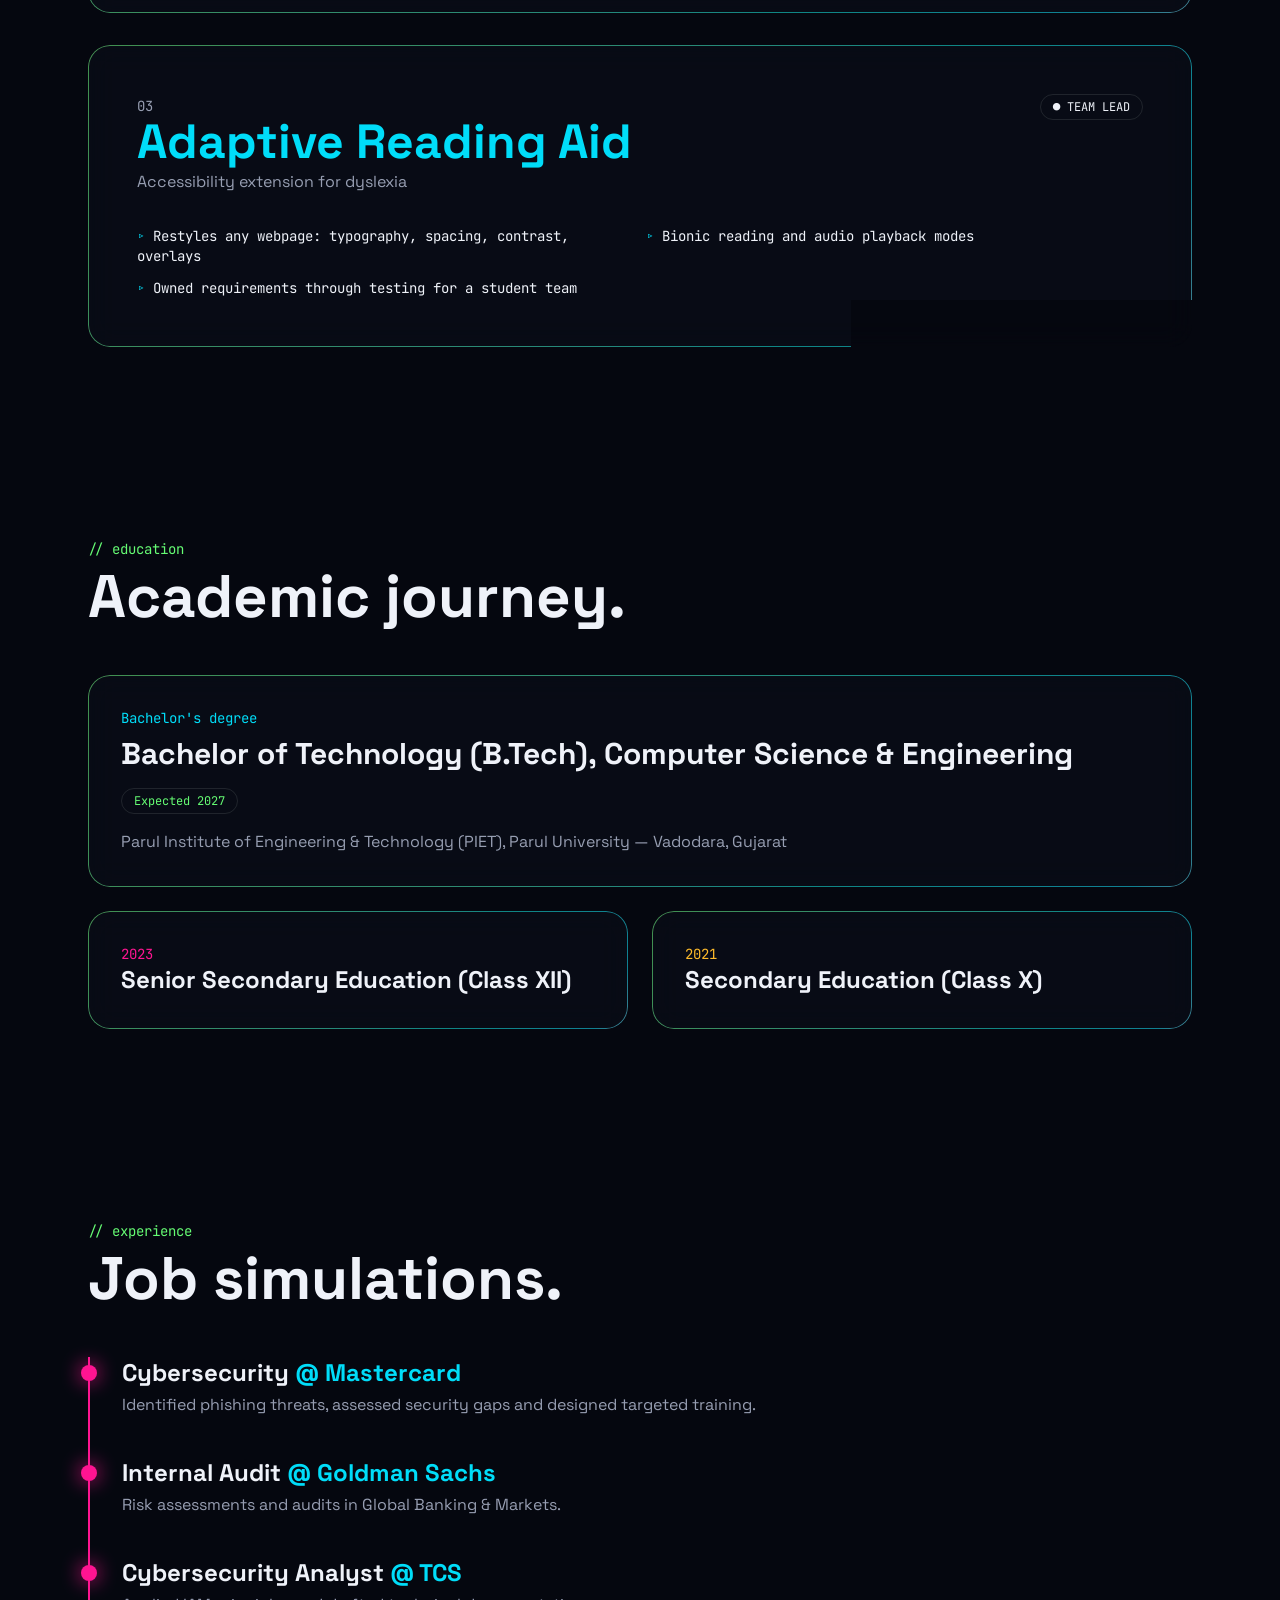
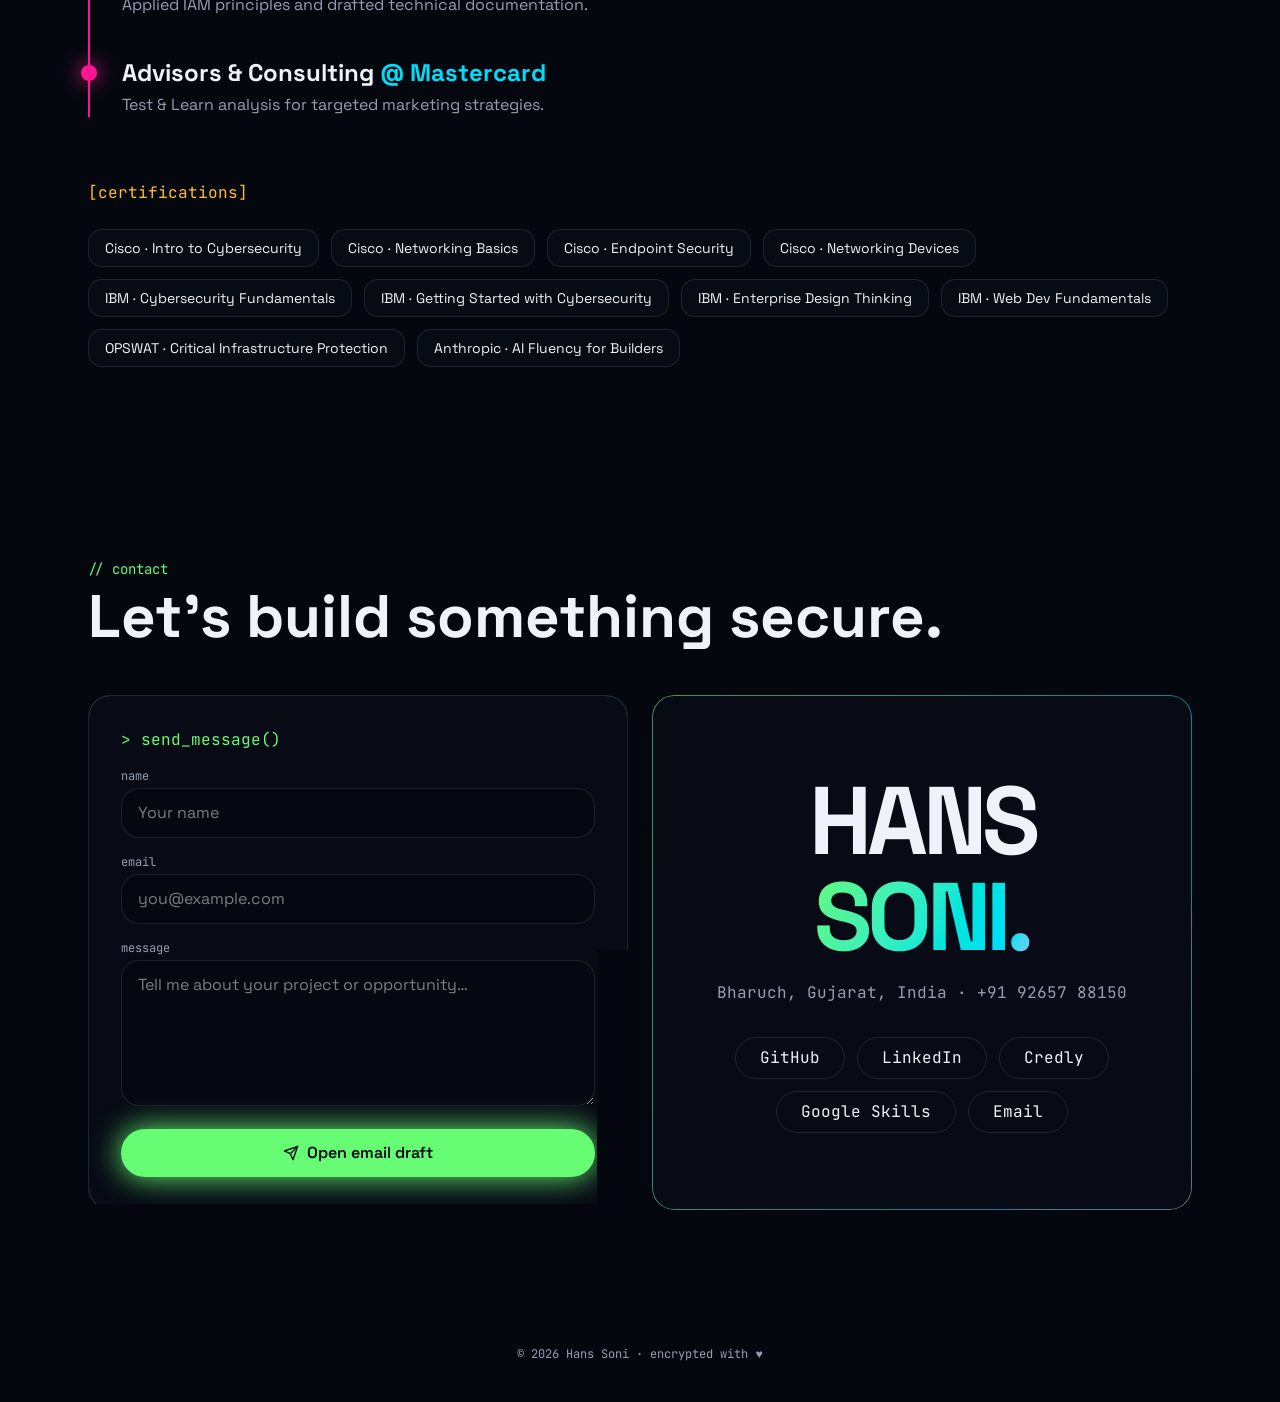
==== commit 818bb24e: "Add education section to portfolio Co-authored-by: Copilot <223556219+Copilot@users.noreply.github.c" ====
--- a/index.html
+++ b/index.html
@@ -30,6 +30,7 @@
         <a class="rounded-full px-3 py-1.5 text-muted-foreground transition hover:bg-primary hover:text-primary-foreground" href="#about">about</a>
         <a class="rounded-full px-3 py-1.5 text-muted-foreground transition hover:bg-primary hover:text-primary-foreground" href="#skills">skills</a>
         <a class="rounded-full px-3 py-1.5 text-muted-foreground transition hover:bg-primary hover:text-primary-foreground" href="#projects">projects</a>
+        <a class="rounded-full px-3 py-1.5 text-muted-foreground transition hover:bg-primary hover:text-primary-foreground" href="#education">education</a>
         <a class="rounded-full px-3 py-1.5 text-muted-foreground transition hover:bg-primary hover:text-primary-foreground" href="#experience">experience</a>
         <a class="rounded-full px-3 py-1.5 text-muted-foreground transition hover:bg-primary hover:text-primary-foreground" href="#contact">contact</a>
         <a href="assets/Hans_Soni_Resume.pdf" target="_blank" rel="noreferrer" class="flex items-center gap-1 rounded-full bg-primary px-3 py-1.5 font-semibold text-primary-foreground">
@@ -50,6 +51,7 @@
           <a href="#about">about</a>
           <a href="#skills">skills</a>
           <a href="#projects">projects</a>
+          <a href="#education">education</a>
           <a href="#experience">experience</a>
           <a href="#contact">contact</a>
           <a href="assets/Hans_Soni_Resume.pdf" target="_blank" rel="noreferrer">resume</a>
@@ -149,6 +151,30 @@
         <article class="reveal glass neon-border group rounded-3xl p-8 md:p-12">
           <div class="flex flex-wrap items-baseline justify-between gap-4"><div><span class="font-mono text-sm text-muted-foreground">03</span><h3 class="text-4xl font-bold md:text-5xl text-neon-cyan">Adaptive Reading Aid</h3><p class="mt-1 text-muted-foreground">Accessibility extension for dyslexia</p></div><span class="rounded-full border border-border px-3 py-1 font-mono text-xs">● TEAM LEAD</span></div>
           <ul class="mt-8 grid gap-3 md:grid-cols-2"><li class="font-mono text-sm"><span class="text-neon-cyan">▹ </span>Restyles any webpage: typography, spacing, contrast, overlays</li><li class="font-mono text-sm"><span class="text-neon-cyan">▹ </span>Bionic reading and audio playback modes</li><li class="font-mono text-sm"><span class="text-neon-cyan">▹ </span>Owned requirements through testing for a student team</li></ul>
+        </article>
+      </div>
+    </section>
+
+    <section id="education" class="mx-auto max-w-6xl px-6 py-24">
+      <div class="reveal"><p class="font-mono text-sm text-neon-lime">// education</p><h2 class="mt-2 text-4xl font-bold md:text-6xl">Academic journey.</h2></div>
+      <div class="mt-12 grid gap-6 md:grid-cols-2">
+        <article class="reveal glass neon-border rounded-3xl p-8 md:col-span-2">
+          <div class="flex flex-wrap items-start justify-between gap-4">
+            <div>
+              <p class="font-mono text-sm text-neon-cyan">Bachelor's degree</p>
+              <h3 class="mt-2 text-2xl font-bold md:text-3xl">Bachelor of Technology (B.Tech), Computer Science &amp; Engineering</h3>
+            </div>
+            <span class="rounded-full border border-neon-lime px-3 py-1 font-mono text-xs text-neon-lime">Expected 2027</span>
+          </div>
+          <p class="mt-4 text-muted-foreground">Parul Institute of Engineering &amp; Technology (PIET), Parul University — Vadodara, Gujarat</p>
+        </article>
+        <article class="reveal glass neon-border rounded-3xl p-8">
+          <p class="font-mono text-sm text-neon-pink">2023</p>
+          <h3 class="mt-3 text-2xl font-bold">Senior Secondary Education (Class XII)</h3>
+        </article>
+        <article class="reveal glass neon-border rounded-3xl p-8">
+          <p class="font-mono text-sm text-neon-amber">2021</p>
+          <h3 class="mt-3 text-2xl font-bold">Secondary Education (Class X)</h3>
         </article>
       </div>
     </section>
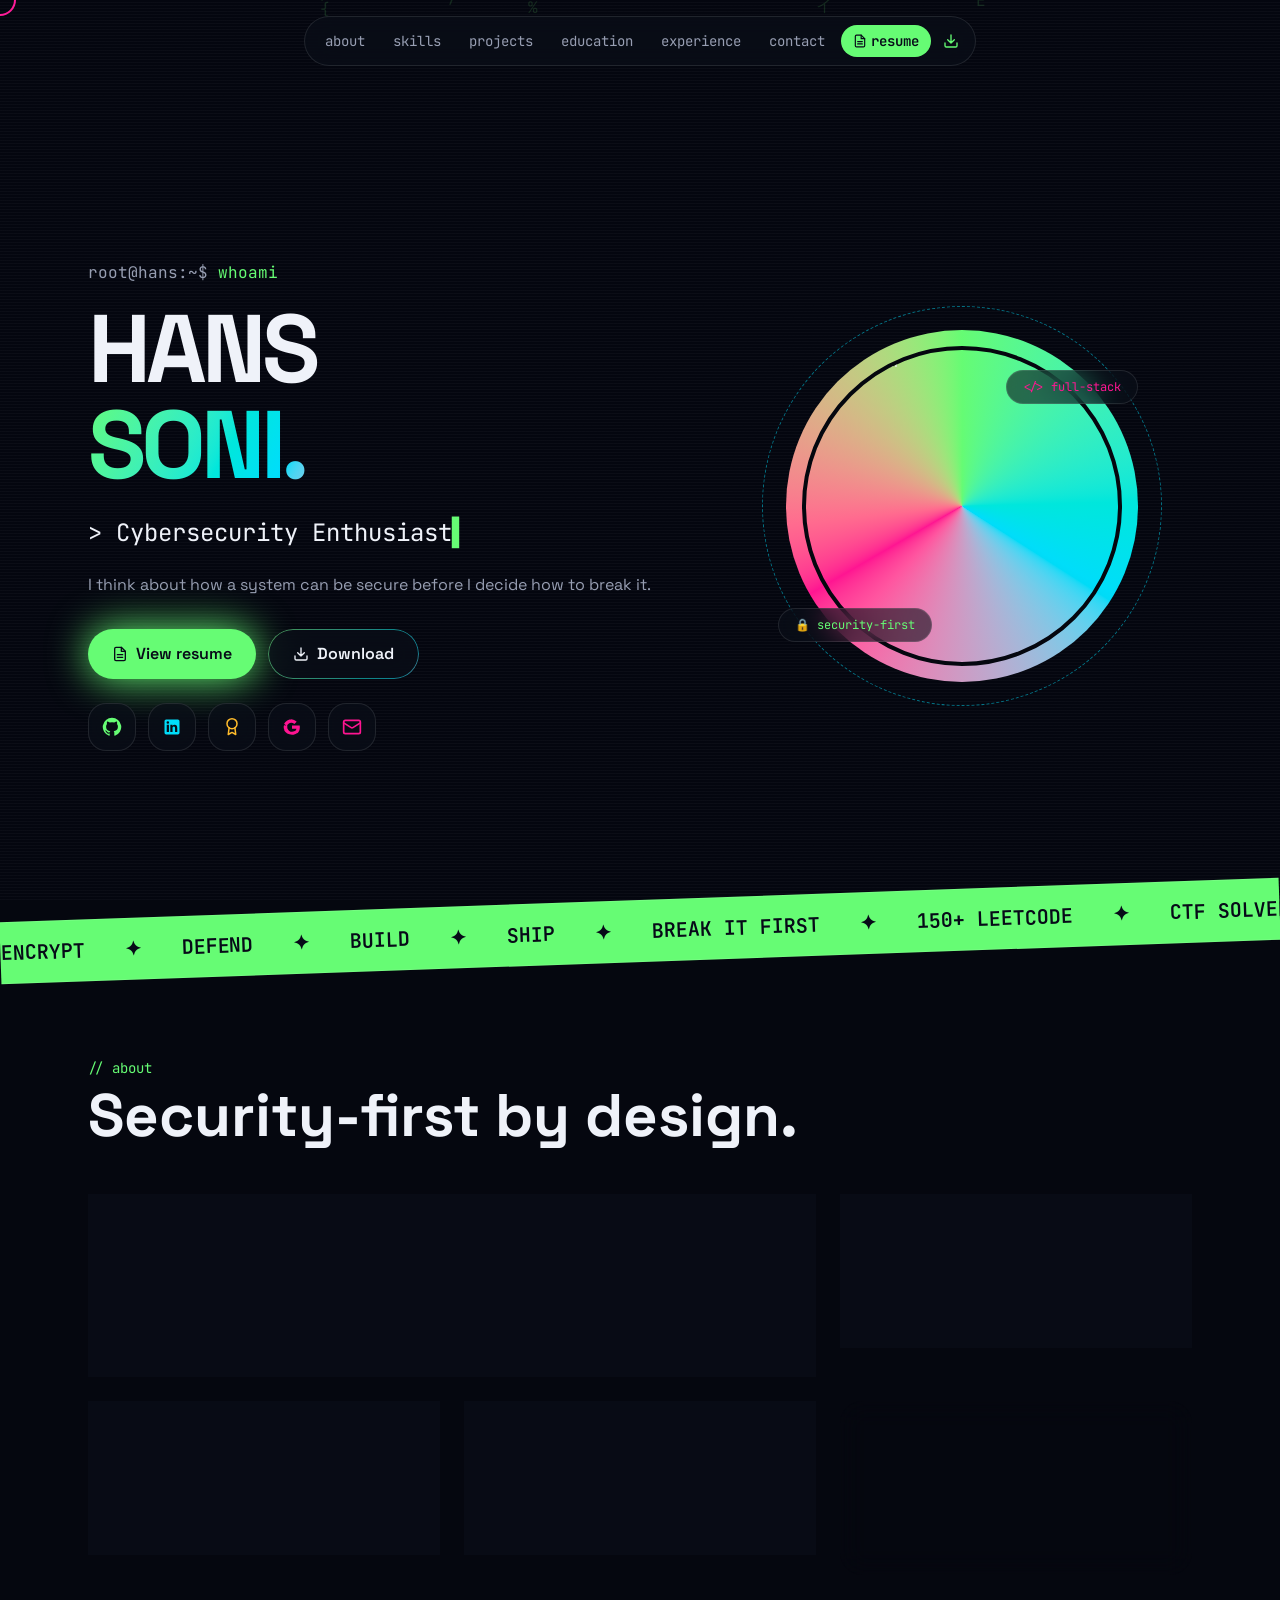
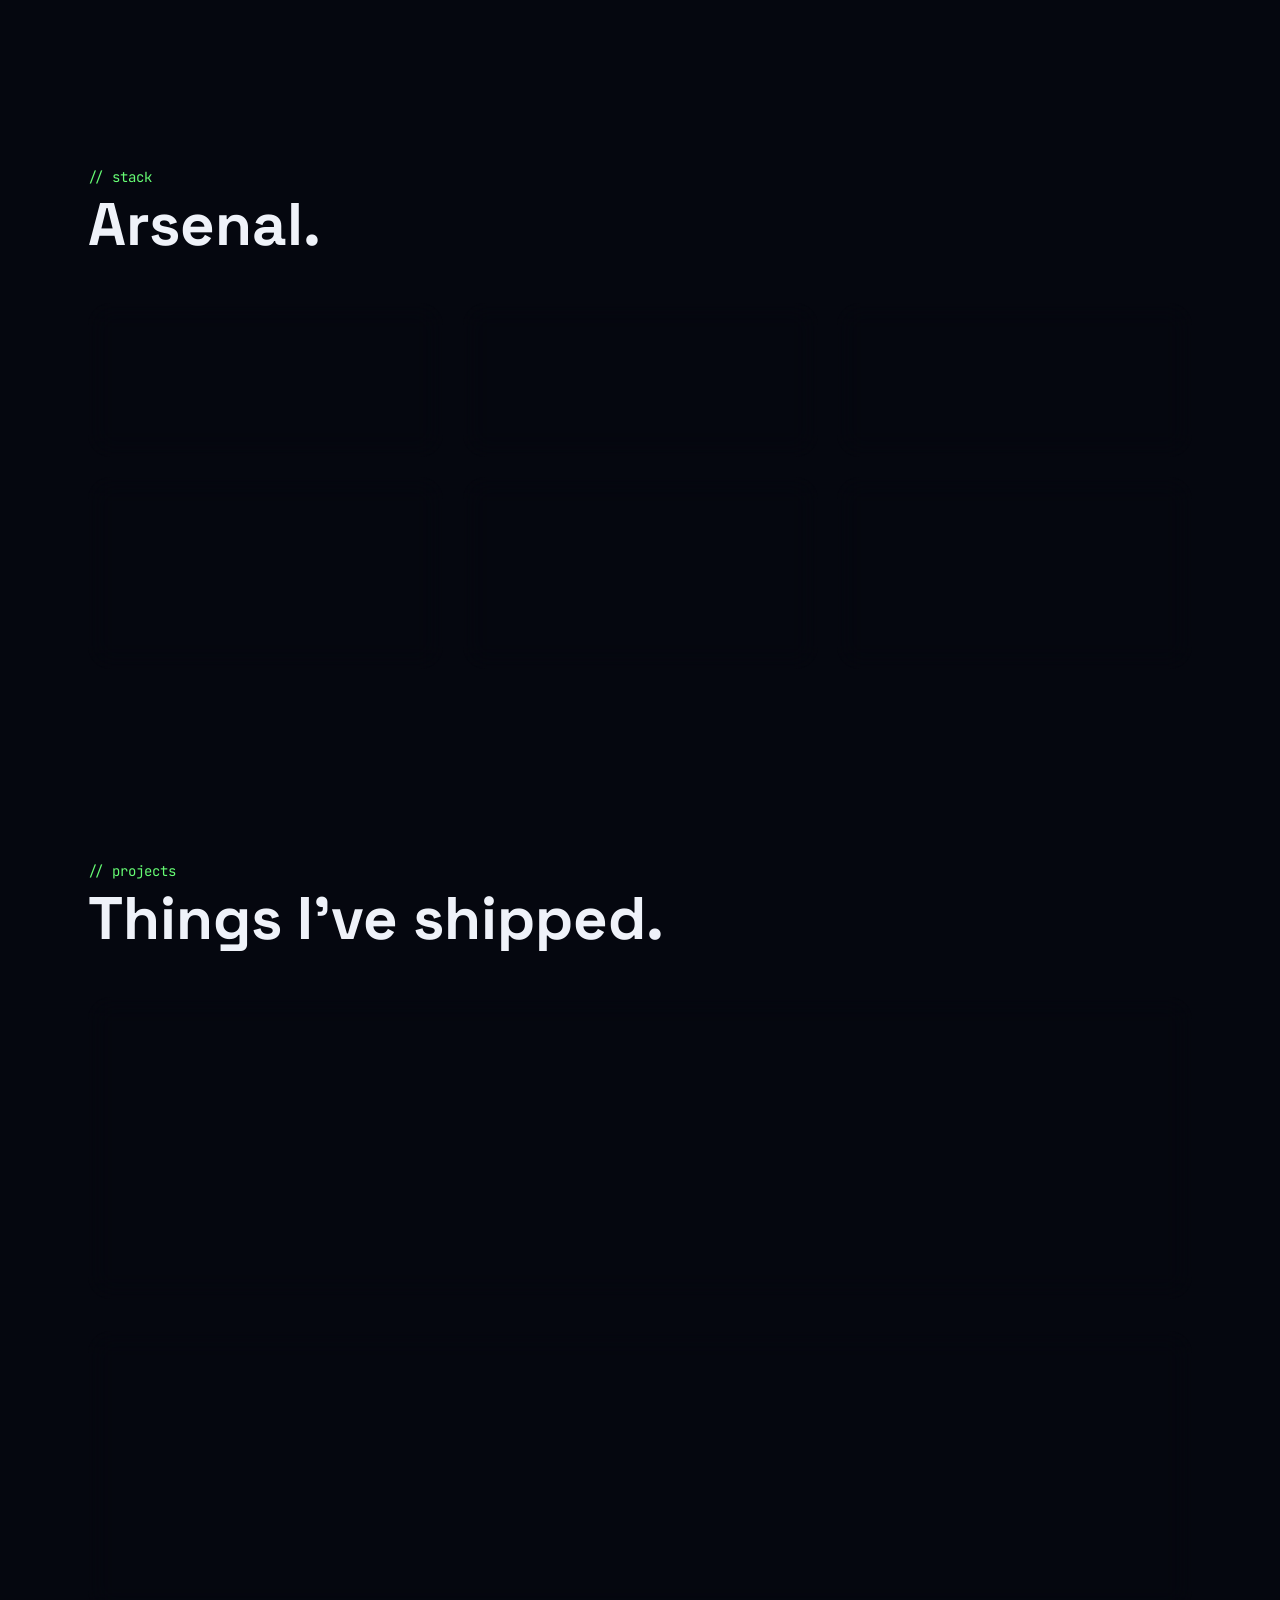
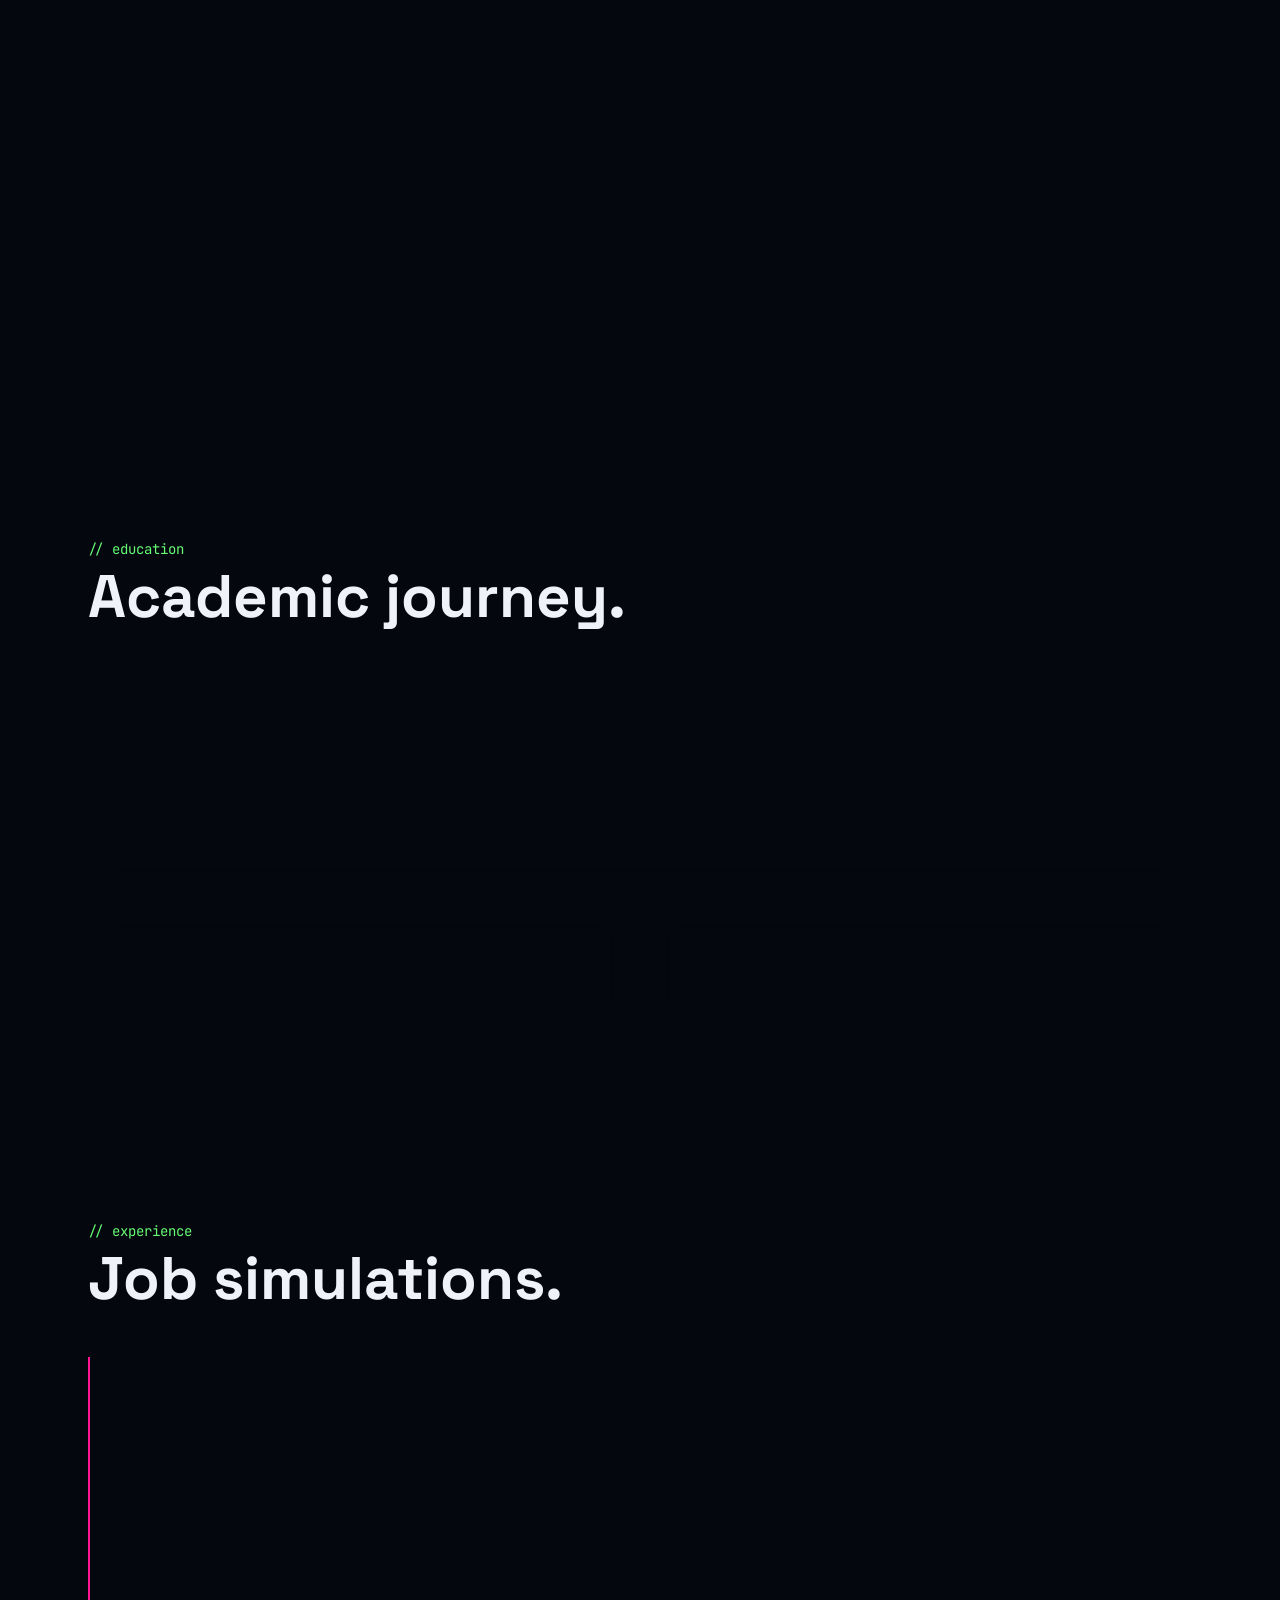
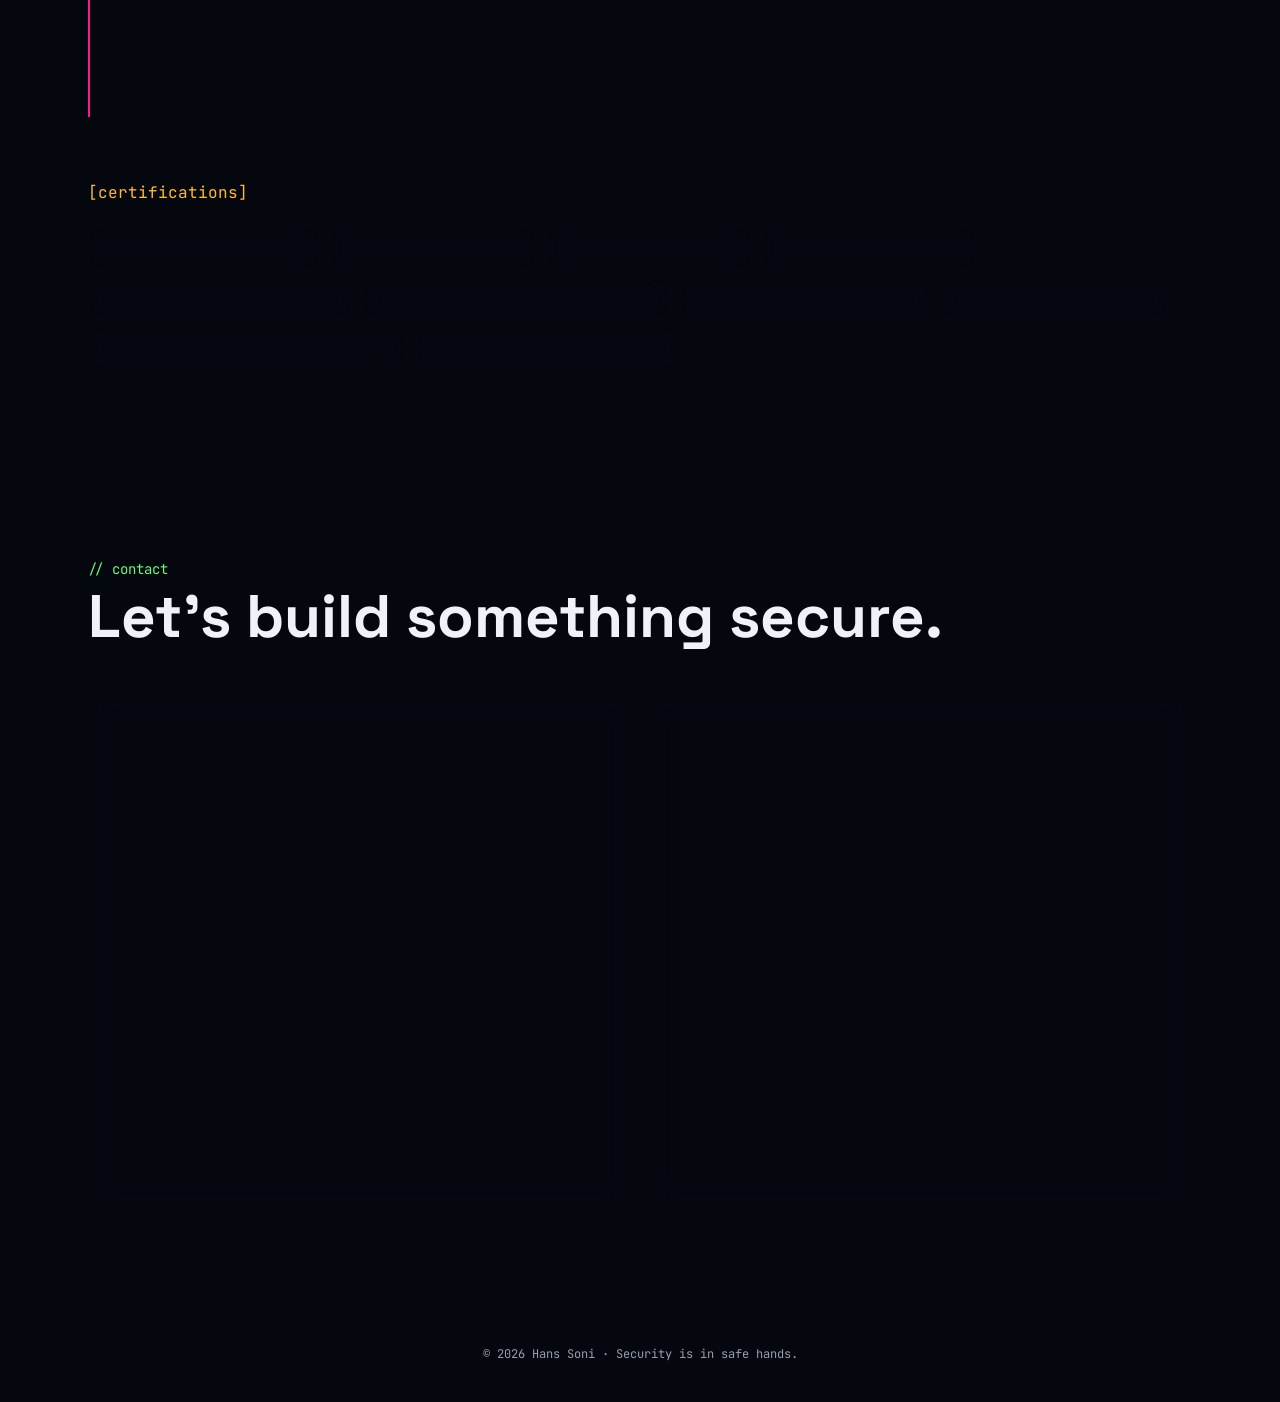
==== commit e9a31e3d: "Update meta description and footer text" ====
--- a/index.html
+++ b/index.html
@@ -4,12 +4,12 @@
   <meta charset="UTF-8">
   <meta name="viewport" content="width=device-width, initial-scale=1">
   <title>Hans Soni — Cybersecurity &amp; Software Engineer</title>
-  <meta name="description" content="Hans Soni: security-first software engineer building secure real-time apps, phishing analyzers and accessibility tools.">
+  <meta name="description" content=" Hans Soni: security-first software engineer building secure real-time apps, phishing analyzers and accessibility tools.">
   <meta name="author" content="Hans Soni">
   <meta property="og:type" content="website">
   <meta property="og:url" content="https://hans-soni.github.io/">
   <meta property="og:title" content="Hans Soni — Cybersecurity &amp; Software Engineer">
-  <meta property="og:description" content="Security-first software engineering portfolio of Hans Soni.">
+  <meta property="og: description" content=" Security-first software engineering portfolio of Hans Soni.">
   <meta property="og:image" content="assets/og-preview.jpg">
   <link rel="canonical" href="https://hans-soni.github.io/">
   <link rel="icon" href="data:image/svg+xml,%3Csvg xmlns='http://www.w3.org/2000/svg' viewBox='0 0 64 64'%3E%3Crect width='64' height='64' rx='8' fill='%23090b0f'/%3E%3Ctext x='32' y='43' text-anchor='middle' font-family='monospace' font-size='30' font-weight='700' fill='%23b7ff32'%3EHS%3C/text%3E%3C/svg%3E">
@@ -65,7 +65,7 @@
         <p class="font-mono text-neon-lime"><span class="text-muted-foreground">root@hans:~$</span> whoami</p>
         <h1 class="animate-glitch mt-4 text-6xl font-bold leading-none tracking-tighter md:text-8xl">HANS<br><span class="text-neon"><span id="scramble-name">SONI.</span></span></h1>
         <p class="mt-6 font-mono text-lg md:text-2xl">&gt; <span id="typed-role"></span><span class="animate-blink text-neon-lime">▌</span></p>
-        <p class="mt-6 max-w-xl text-muted-foreground">I think about how a system can be broken before I decide how to build it.</p>
+        <p class="mt-6 max-w-xl text-muted-foreground">I think about how a system can be secure before I decide how to break it.</p>
         <div class="mt-8 flex flex-wrap gap-3">
           <a href="assets/Hans_Soni_Resume.pdf" target="_blank" rel="noreferrer" class="inline-flex items-center gap-2 rounded-full bg-primary px-6 py-3 font-semibold text-primary-foreground shadow-[0_0_40px_var(--neon-lime)] transition hover:scale-105">
             <svg aria-hidden="true" viewBox="0 0 24 24" class="h-4 w-4" fill="none" stroke="currentColor" stroke-width="2" stroke-linecap="round" stroke-linejoin="round"><path d="M14 2H6a2 2 0 0 0-2 2v16a2 2 0 0 0 2 2h12a2 2 0 0 0 2-2V8z"></path><path d="M14 2v6h6M8 13h8M8 17h8"></path></svg>
@@ -234,7 +234,7 @@
       </div>
     </section>
 
-    <footer class="py-10 text-center font-mono text-xs text-muted-foreground">© 2026 Hans Soni · encrypted with ♥</footer>
+    <footer class="py-10 text-center font-mono text-xs text-muted-foreground">© 2026 Hans Soni · Security is in safe hands.</footer>
     <div id="custom-cursor" aria-hidden="true" class="pointer-events-none fixed left-0 top-0 z-50 -ml-4 -mt-4 hidden h-8 w-8 rounded-full border-2 border-neon-pink mix-blend-screen md:block"></div>
   </div>
   <script src="script.js"></script>
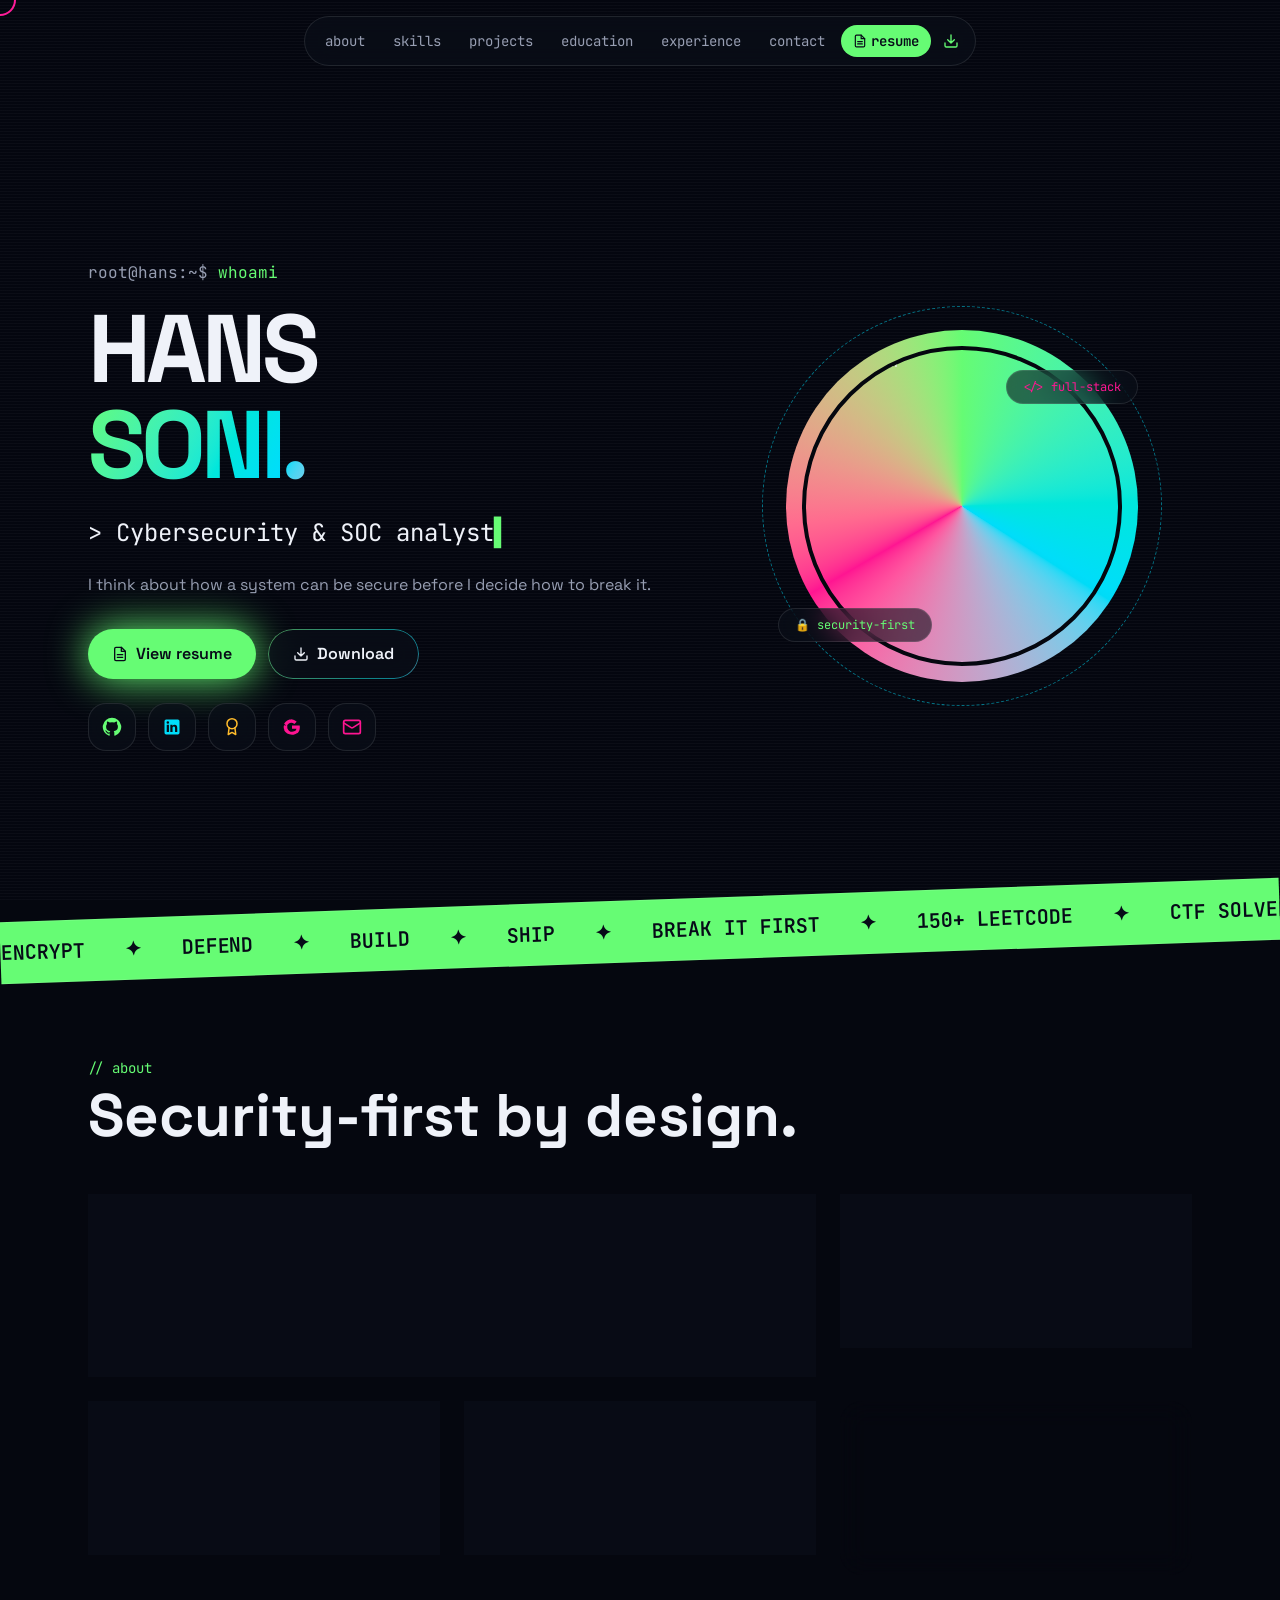
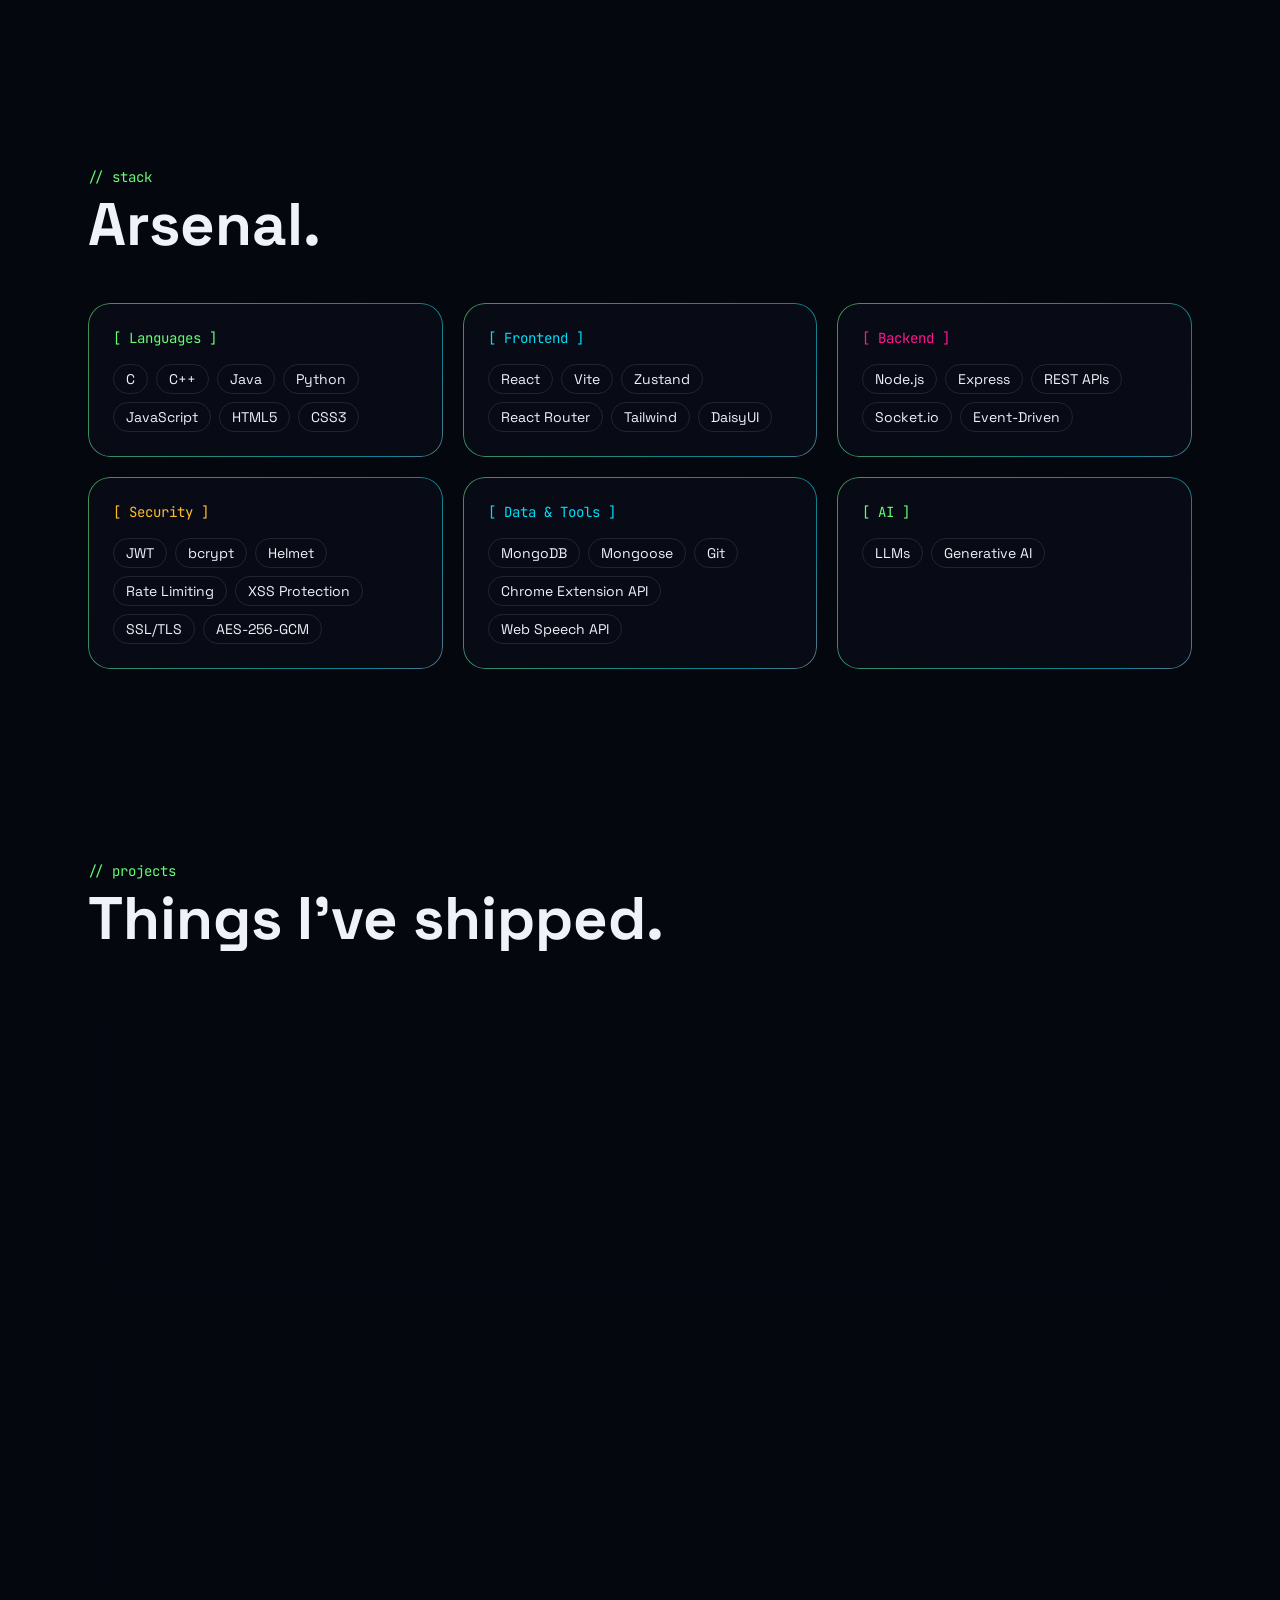
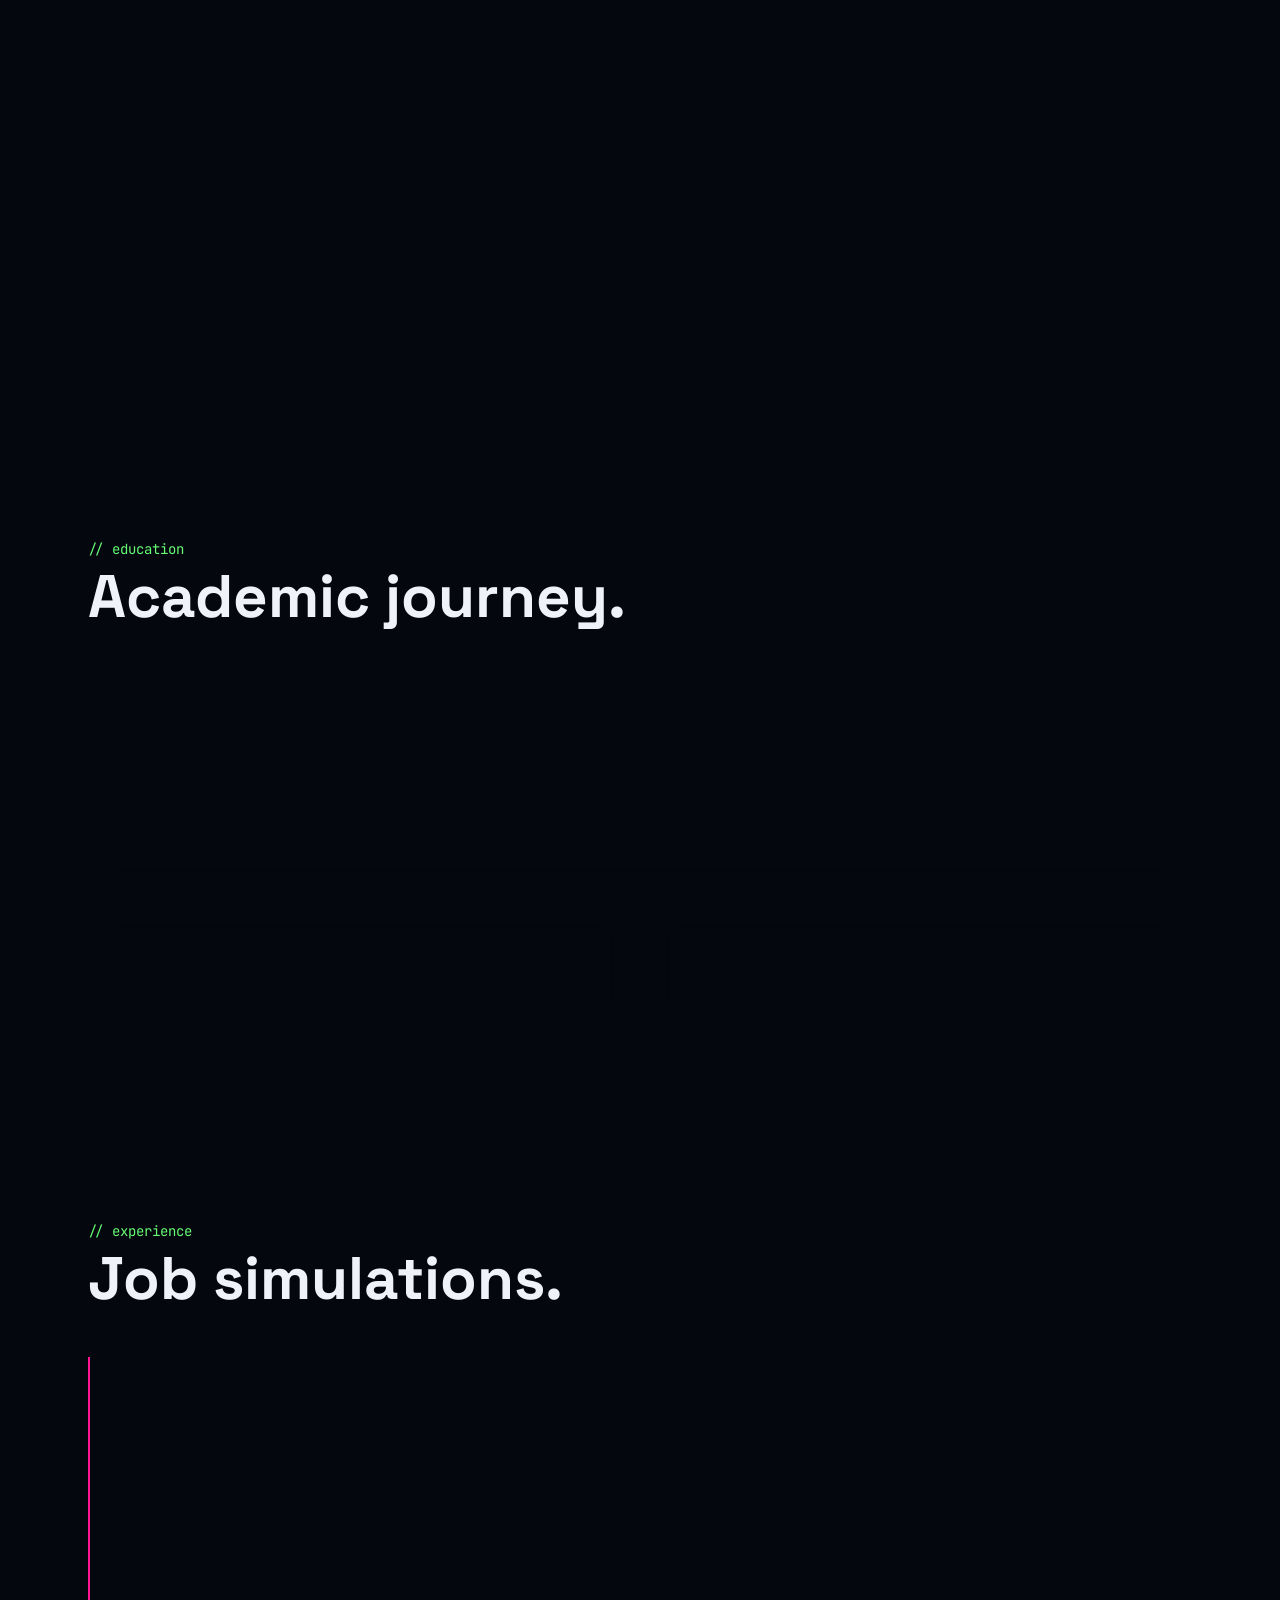
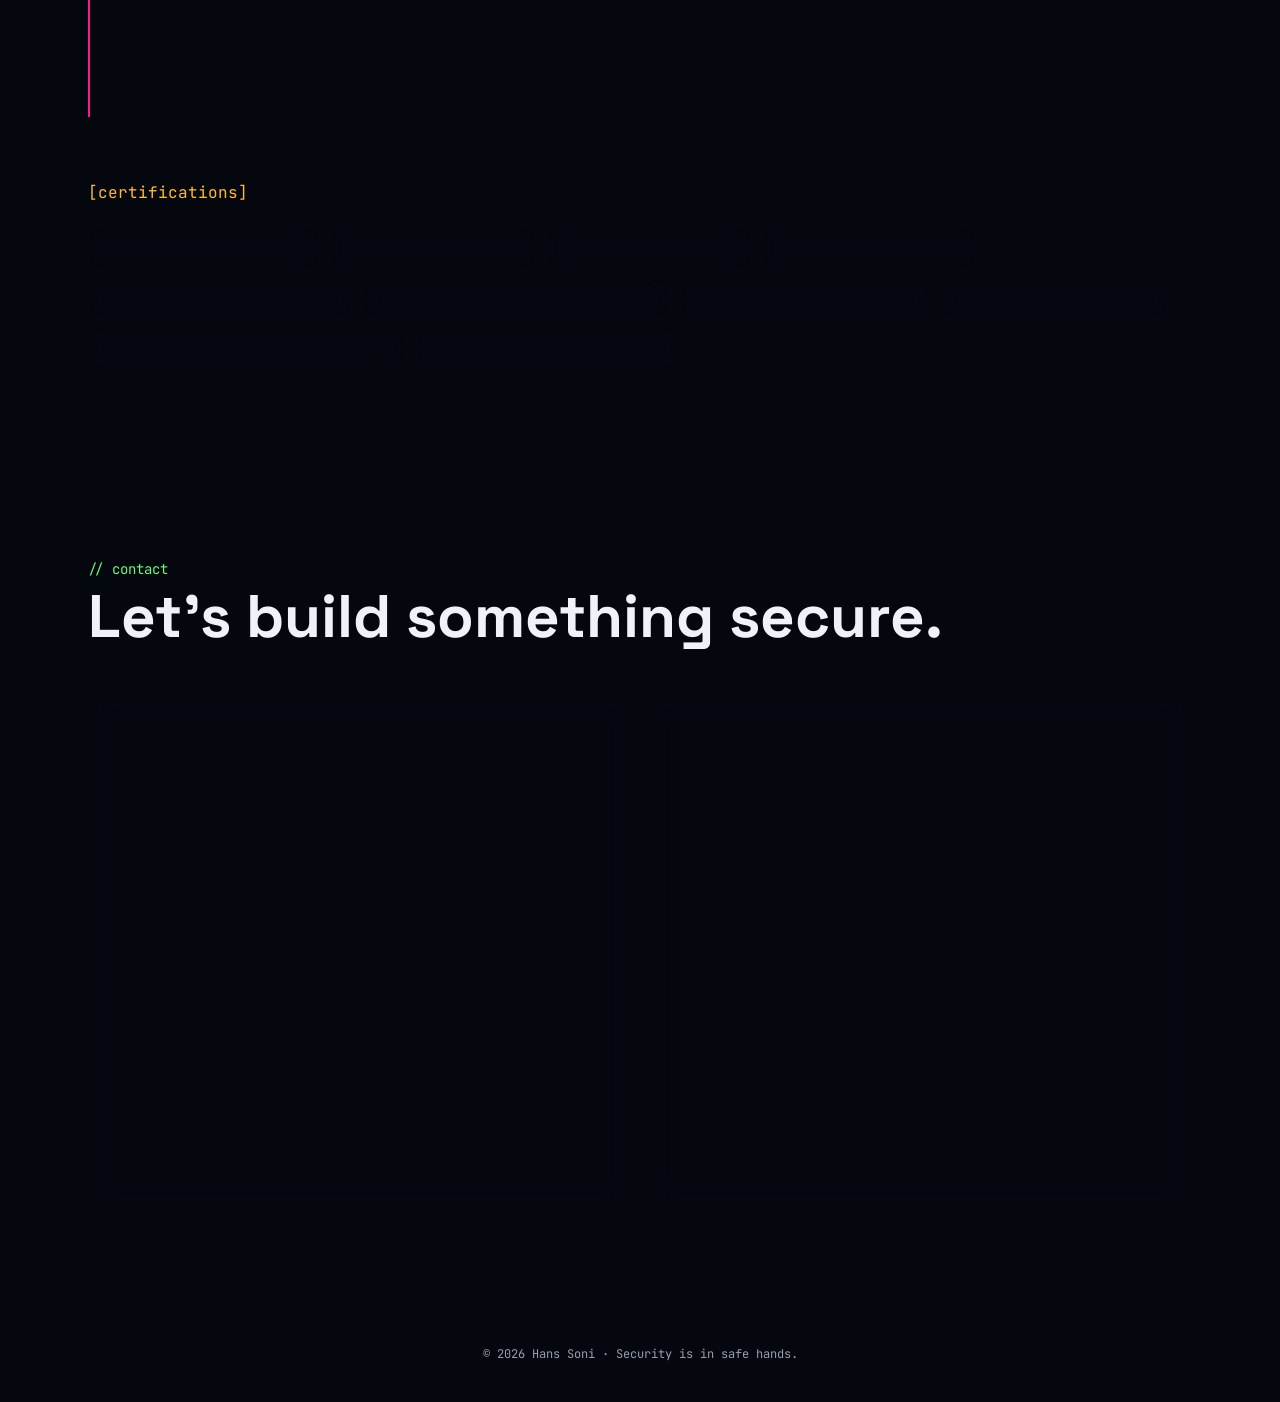
==== commit 2993fe8f: "Add Google Search Console verification Co-authored-by: Copilot <223556219+Copilot@users.noreply.gith" ====
--- a/index.html
+++ b/index.html
@@ -6,6 +6,7 @@
   <title>Hans Soni — Cybersecurity &amp; Software Engineer</title>
   <meta name="description" content=" Hans Soni: security-first software engineer building secure real-time apps, phishing analyzers and accessibility tools.">
   <meta name="author" content="Hans Soni">
+  <meta name="google-site-verification" content="FokCD3GyLhN6XTqAY3CKc6QLsP_dEla6Gr9uvaJ4KO4">
   <meta property="og:type" content="website">
   <meta property="og:url" content="https://hans-soni.github.io/">
   <meta property="og:title" content="Hans Soni — Cybersecurity &amp; Software Engineer">
